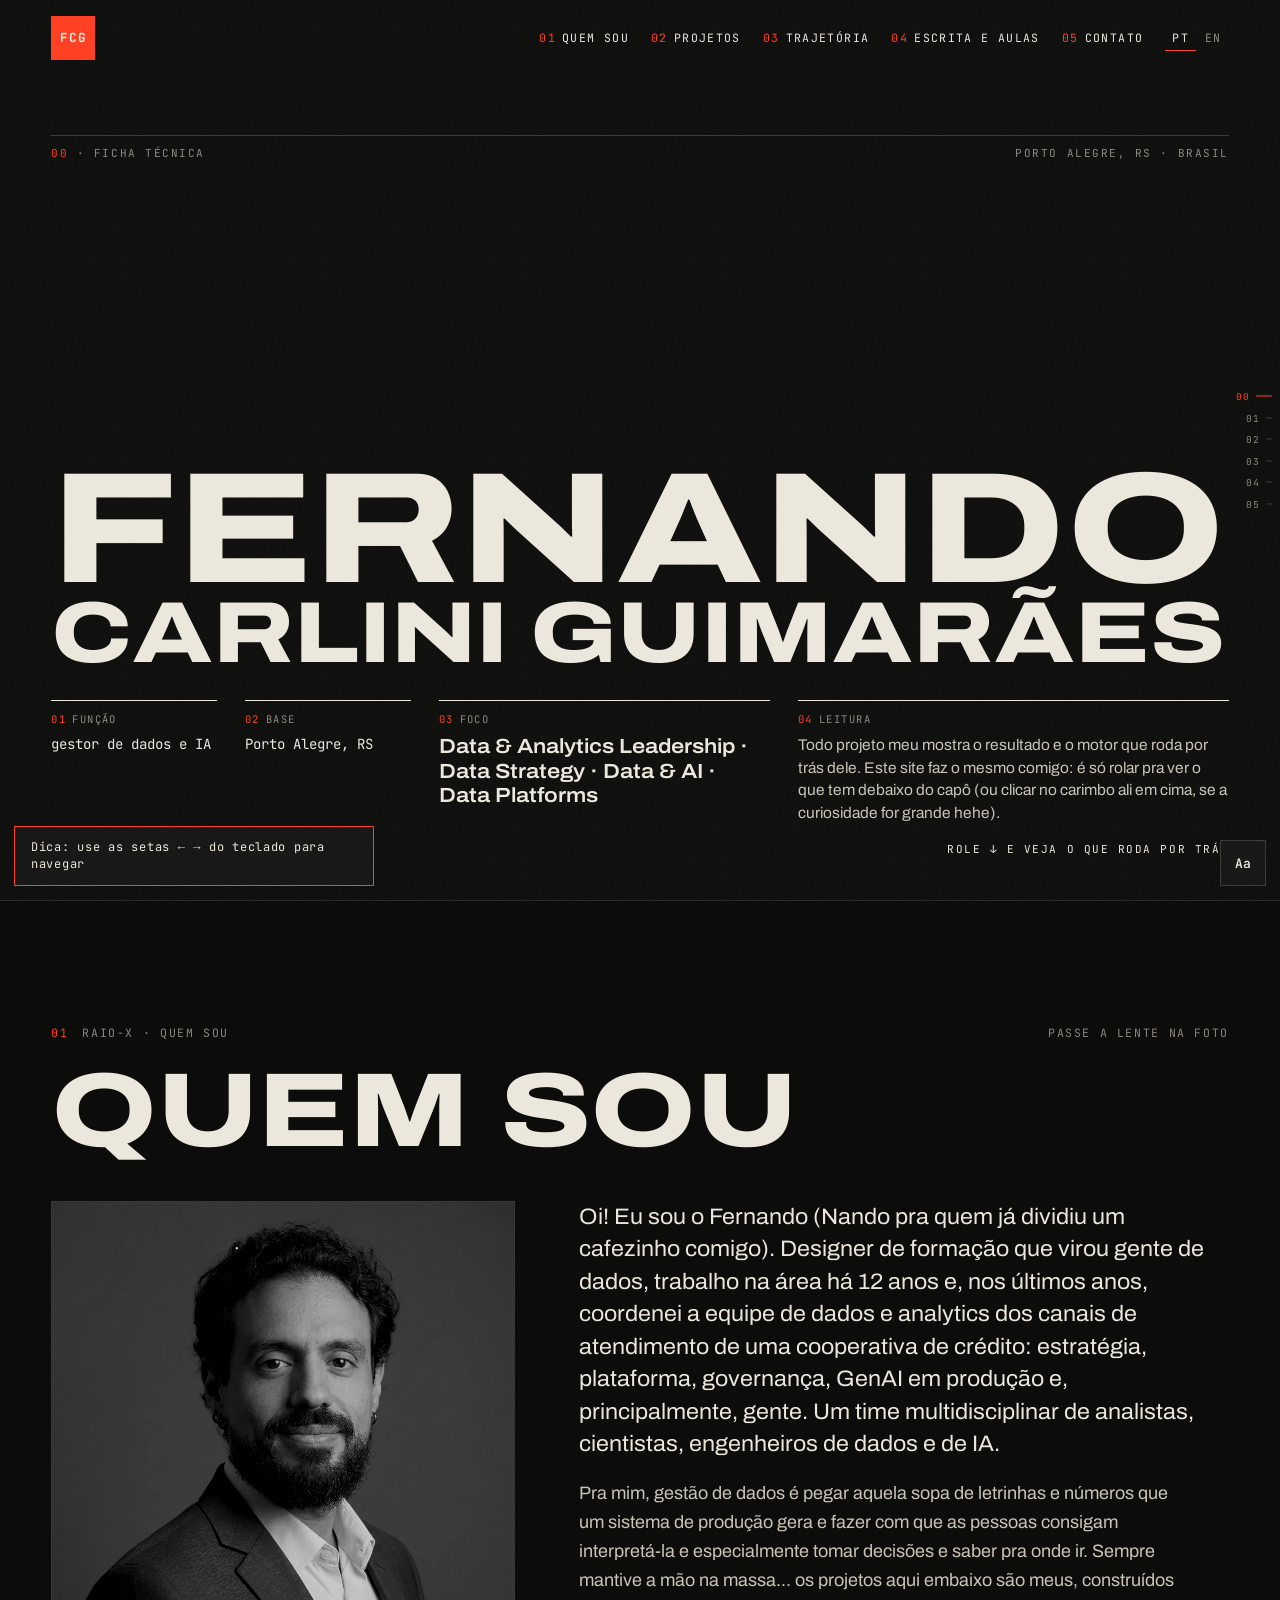
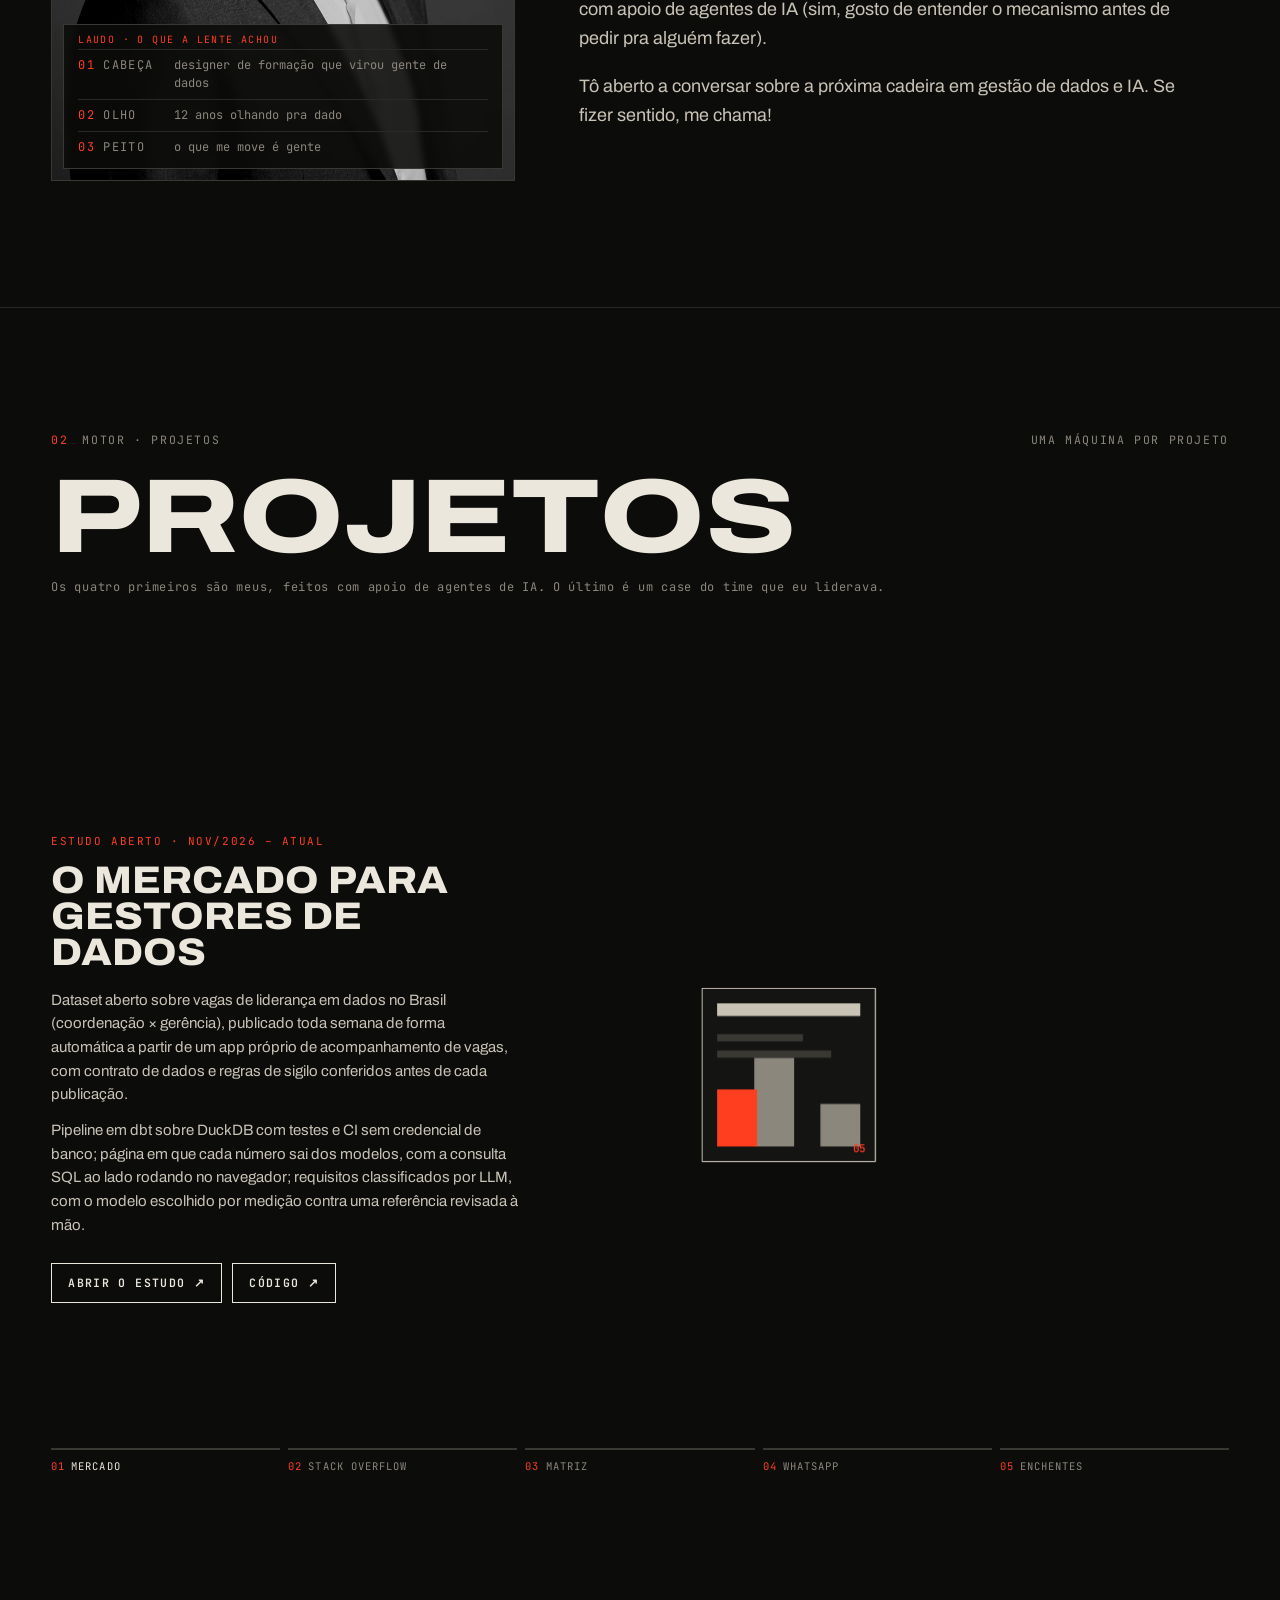
==== index.html @ 61743eac "site: regerado a partir do CV e dos extras (7f13087)" ====
<!doctype html>
<html lang="pt-BR" class="no-js"><head><meta charset="utf-8">
<meta name="viewport" content="width=device-width,initial-scale=1">
<title>Fernando Carlini Guimarães · gestão de dados e IA</title>
<meta name="description" content="Fernando Carlini Guimarães, gestor de dados e IA em Porto Alegre: quem sou, projetos, trajetória e onde escrevo e dou aula.">
<link rel="preload" href="assets/fonts/archivo.woff2" as="font" type="font/woff2" crossorigin>
<link rel="stylesheet" href="assets/site.css">
<script>try{var t=localStorage.getItem("ts");if(/^[123]$/.test(t))document.documentElement.dataset.ts=t}catch(e){}</script>
</head>
<body>
<a class="skip" data-i18n="skip" href="#quem-sou">Pular pro conteúdo</a>
<div aria-hidden="true" class="grain"></div>
<button aria-label="Abrir o capô deste site" aria-pressed="false" class="stamp" data-capo="" data-i18n-aria="stampa" type="button">FCG</button>
<header class="top" data-top="">
<span class="tag" data-i18n="tag">Fernando Carlini Guimarães · gestão de dados e IA</span>
<nav aria-label="Seções" class="nav" data-i18n-aria="nava">
<a href="#quem-sou"><i>01</i><span data-i18n="n0">Quem sou</span></a>
<a href="#projetos"><i>02</i><span data-i18n="n1">Projetos</span></a>
<a href="#trajetoria"><i>03</i><span data-i18n="n2">Trajetória</span></a>
<a href="#escrita"><i>04</i><span data-i18n="n3">Escrita e aulas</span></a>
<a href="#contato"><i>05</i><span data-i18n="n4">Contato</span></a>
<span class="lang"><a data-lang="pt" href="./" aria-current="true">PT</a><a data-lang="en" href="en/" hreflang="en">EN</a></span>
</nav>
</header>
<nav aria-hidden="true" class="gauge">
<a href="#topo" tabindex="-1">00</a><a href="#quem-sou" tabindex="-1">01</a><a href="#projetos" tabindex="-1">02</a><a href="#trajetoria" tabindex="-1">03</a><a href="#escrita" tabindex="-1">04</a><a href="#contato" tabindex="-1">05</a>
</nav>
<main>
<section class="hero" data-oi="o0" data-origem="origem · CV › cabeçalho: nome, título e cidade · telefone e e-mail não saem" data-sec="" id="topo">
<div class="hd"><span><b>00</b> · <span data-i18n="hd1">Ficha técnica</span></span><span data-i18n="hd2">Porto Alegre, RS · Brasil</span></div>
<h1 class="name" data-name="Fernando Carlini Guimarães"><span class="rw">Fernando</span> <span class="rw">Carlini Guimarães</span></h1>
<dl class="spec">
<div class="v"><dt><b>01</b><span data-i18n="sp1">Função</span></dt><dd data-dec="" data-i18n="sp1v">gestor de dados e IA</dd></div>
<div class="v"><dt><b>02</b><span data-i18n="sp2">Base</span></dt><dd data-dec="">Porto Alegre, RS</dd></div>
<div class="big"><dt><b>03</b><span data-i18n="sp3">Foco</span></dt><dd>Data &amp; Analytics Leadership · Data Strategy · Data &amp; AI · Data Platforms</dd></div>
<div class="wide"><dt><b>04</b><span data-i18n="sp4">Leitura</span></dt><dd data-i18n="sub">Todo projeto meu mostra o resultado e o motor que roda por trás dele. Este site faz o mesmo comigo: é só rolar pra ver o que tem debaixo do capô (ou clicar no carimbo ali em cima, se a curiosidade for grande hehe).</dd></div>
</dl>
<p class="cue"><span class="f" data-i18n="cue1">passe o mouse no nome</span><span data-i18n="cue2">role ↓ e veja o que roda por trás</span></p>
</section>
<section class="quem" data-oi="o2" data-origem="origem · texto escrito à mão · foto em duas camadas: a foto por cima, o raio-x por baixo" data-sec="" id="quem-sou">
<p class="kick"><b>01</b><span data-i18n="k2">Raio-x · quem sou</span><i></i><span data-i18n="k2r">passe a lente na foto</span></p>
<h2 class="h-big" data-i18n="h2q" data-split="">Quem sou</h2>
<div class="q-grid">
<div class="q-fig">
<figure class="scan-fig" data-lens="">
<div class="ph"><img alt="Fernando Carlini Guimarães" src="assets/foto.jpg"/></div>
<div aria-hidden="true" class="xr"><img alt="" src="assets/foto.jpg"/>
<span class="mk" style="--x:52%;--y:14%"><b>01</b></span>
<span class="mk" style="--x:48%;--y:28%"><b>02</b></span>
<span class="mk" style="--x:62%;--y:68%"><b>03</b></span>
</div>
<span aria-hidden="true" class="lens"><span class="lbl">x 000 · y 000</span></span>
</figure>
<div class="laudo">
<p class="laudo-t" data-i18n="laudo">Laudo · o que a lente achou</p>
<ul class="notas">
<li><b><i>01</i><span data-i18n="q1a">Cabeça</span></b><span data-i18n="q1b">designer de formação que virou gente de dados</span></li>
<li><b><i>02</i><span data-i18n="q2a">Olho</span></b><span data-i18n="q2b">12 anos olhando pra dado</span></li>
<li><b><i>03</i><span data-i18n="q3a">Peito</span></b><span data-i18n="q3b">o que me move é gente</span></li>
</ul>
</div>
</div>
<div class="q-txt">
<p class="lead" data-i18n="q-p1">Oi! Eu sou o Fernando (Nando pra quem já dividiu um cafezinho comigo). Designer de formação que virou gente de dados, trabalho na área há 12 anos e, nos últimos anos, coordenei a equipe de dados e analytics dos canais de atendimento de uma cooperativa de crédito: estratégia, plataforma, governança, GenAI em produção e, principalmente, gente. Um time multidisciplinar de analistas, cientistas, engenheiros de dados e de IA.</p>
<p data-i18n="q-p2">Pra mim, gestão de dados é pegar aquela sopa de letrinhas e números que um sistema de produção gera e fazer com que as pessoas consigam interpretá-la e especialmente tomar decisões e saber pra onde ir. Sempre mantive a mão na massa... os projetos aqui embaixo são meus, construídos com apoio de agentes de IA (sim, gosto de entender o mecanismo antes de pedir pra alguém fazer).</p>
<p data-i18n="q-p3">Tô aberto a conversar sobre a próxima cadeira em gestão de dados e IA. Se fizer sentido, me chama!</p>
</div>
</div>
</section>
<section class="motor" data-motor="" data-oi="o3" data-origem="origem · os quatro primeiros: CV › Projetos e Portfólio, palavra por palavra · o quinto, o case das enchentes, é texto escrito pro site, fora do CV · as peças de cada um são escritas à mão" data-sec="" id="projetos">
<div class="m-head">
<p class="kick"><b>02</b><span data-i18n="k3">Motor · projetos</span><i></i><span data-i18n="k3r">uma máquina por projeto</span></p>
<h2 class="h-big" data-i18n="h2p" data-split="">Projetos</h2>
<p class="psub" data-i18n="psub">Os quatro primeiros são meus, feitos com apoio de agentes de IA. O último é um case do time que eu liderava.</p>
</div>
<div class="pin">
<div class="mgrid">
<div class="ptxt">
<article class="proj">
<p class="p-meta" data-i18n="p1e">Estudo aberto · nov/2026 – atual</p>
<h3 data-i18n="s1t">O Mercado para Gestores de Dados</h3>
<p class="d" data-i18n="p1a">Dataset aberto sobre vagas de liderança em dados no Brasil (coordenação × gerência), publicado toda semana de forma automática a partir de um app próprio de acompanhamento de vagas, com contrato de dados e regras de sigilo conferidos antes de cada publicação.</p>
<p class="d" data-i18n="p1b">Pipeline em dbt sobre DuckDB com testes e CI sem credencial de banco; página em que cada número sai dos modelos, com a consulta SQL ao lado rodando no navegador; requisitos classificados por LLM, com o modelo escolhido por medição contra uma referência revisada à mão.</p>
<p class="acts"><a href="https://mercado.fernandocarliniguimaraes.com/" rel="noopener"><span data-i18n="s1a">Abrir o estudo</span> ↗</a><a href="https://github.com/nandodsg/mercado-gestao-dados-br" rel="noopener"><span data-i18n="cod">Código</span> ↗</a></p>
<p class="pecas-t" data-i18n="pt">As peças</p>
<ol class="path pecas">
<li><b data-i18n="c11a">App de acompanhamento de vagas</b><span data-i18n="c11b">onde o dado nasce</span></li>
<li><b data-i18n="c12a">Contrato de dados e sigilo</b><span data-i18n="c12b">conferidos antes de cada publicação</span></li>
<li><b data-i18n="c13a">dbt sobre DuckDB</b><span data-i18n="c13b">testes e CI sem credencial de banco</span></li>
<li><b data-i18n="c14a">LLM medido contra referência</b><span data-i18n="c14b">classifica cada linha dos anúncios</span></li>
<li><b data-i18n="c15a">Página com o SQL ao lado</b><span data-i18n="c15b">cada número com a consulta que o gera</span></li>
</ol>
</article>
<article class="proj">
<p class="p-meta" data-i18n="p2e">Projeto pessoal · out–nov/2026</p>
<h3>Stack Overflow Answerability</h3>
<p class="d" data-i18n="p2a">Analytics engineering sobre o dataset público do Stack Overflow no BigQuery: specs e critérios de aceite antes do SQL, modelos e testes em dbt, camada semântica em MetricFlow e guardrails de custo de consulta.</p>
<p class="d" data-i18n="p2b">Rotulagem de texto com LLM, com o modelo escolhido por concordância com um gold set revisado à mão; chamadas via Vercel AI Gateway e APIs diretas, com orçamento por execução.</p>
<p class="acts"><a href="https://stackoverflow.fernandocarliniguimaraes.com/" rel="noopener"><span data-i18n="s2a">Abrir a apresentação</span> ↗</a><a href="https://github.com/nandodsg/stackoverflow-answerability" rel="noopener"><span data-i18n="cod">Código</span> ↗</a></p>
<div aria-label="Peças da máquina" class="pstrip" data-i18n-aria="stripa" role="group"></div>
<p class="pecas-t" data-i18n="pt">As peças</p>
<ol class="path pecas">
<li><b>BigQuery</b><span data-i18n="c21b">o dataset público do Stack Overflow</span></li>
<li><b data-i18n="c22a">dbt, modelos e testes</b><span data-i18n="c22b">specs e critérios de aceite antes do SQL</span></li>
<li><b>MetricFlow</b><span data-i18n="c23b">camada semântica</span></li>
<li><b>Vercel AI Gateway</b><span data-i18n="c24b">chamadas com orçamento por execução</span></li>
<li><b data-i18n="c25a">LLM + gold set</b><span data-i18n="c25b">rotulagem medida por concordância</span></li>
</ol>
</article>
<article class="proj">
<p class="p-meta" data-i18n="p3e">Método virado produto · desde set/2025</p>
<h3>Matriz de Senioridade</h3>
<p class="d" data-i18n="p3a">Um método de montar matrizes de competência pelo contexto de cada time, pra avaliação, devolutiva, mérito, promoção e PDI com critério explícito. Nasceu no time de dados que eu liderava, foi adaptado por outros líderes e pelo RH, e virou um SaaS construído com apoio de agentes de IA.</p>
<p class="acts"><a href="https://matrizdesenioridade.com" rel="noopener"><span data-i18n="s3a">Abrir a Matriz</span> ↗</a></p>
<div aria-label="Peças da máquina" class="pstrip" data-i18n-aria="stripa" role="group"></div>
<p class="pecas-t" data-i18n="pt3">As peças do método</p>
<ol class="path pecas">
<li><b data-i18n="z1a">Contexto do time</b><span data-i18n="z1b">o ponto de partida de cada matriz</span></li>
<li><b data-i18n="z2a">Competências e níveis</b><span data-i18n="z2b">degraus no modelo Dreyfus</span></li>
<li><b data-i18n="z3a">Avaliação e devolutiva</b><span data-i18n="z3b">a conversa em cima do critério</span></li>
<li><b data-i18n="z4a">Mérito e promoção</b><span data-i18n="z4b">decididos com o mesmo critério</span></li>
<li><b data-i18n="z5a">PDI</b><span data-i18n="z5b">o próximo passo de cada pessoa</span></li>
</ol>
</article>
<article class="proj">
<p class="p-meta" data-i18n="p4e">CRM e martech · set–out/2026</p>
<h3 data-i18n="p4t">CRM e campanhas no WhatsApp</h3>
<p class="d" data-i18n="p4a">Análise da base de clientes dos dois negócios: ingestão dos sistemas de venda, normalização, deduplicação fuzzy de cadastros e análise de recompra e venda cruzada.</p>
<p class="d" data-i18n="p4b">Integração com a WhatsApp Cloud API (webhook com verificação de assinatura) e caixa de entrada com funil de campanhas em produção, usada pelo negócio, com guardas de envio e teste A/B/C; construída com apoio de agentes de IA.</p>
<p class="p-note" data-i18n="p4n">Uma cervejaria e um bar de Porto Alegre · código privado</p>
<div aria-label="Peças da máquina" class="pstrip" data-i18n-aria="stripa" role="group"></div>
<p class="pecas-t" data-i18n="pt">As peças</p>
<ol class="path pecas">
<li><b data-i18n="c41a">Ingestão e normalização</b><span data-i18n="c41b">dos sistemas de venda dos dois negócios</span></li>
<li><b data-i18n="c42a">Deduplicação fuzzy</b><span data-i18n="c42b">dos cadastros de clientes</span></li>
<li><b data-i18n="c44a">Caixa de entrada + funil</b><span data-i18n="c44b">campanhas em produção, usadas pelo negócio</span></li>
<li><b data-i18n="c45a">Teste A/B/C</b><span data-i18n="c45b">com guardas de envio</span></li>
<li><b>WhatsApp Cloud API</b><span data-i18n="c43b">webhook com verificação de assinatura</span></li>
</ol>
</article>
<article class="proj proj-case">
<p class="p-meta" data-i18n="p5e"><span class="tag2">Case do time que eu liderava</span>palestra no SQL Saturday Florianópolis · out/2026</p>
<h3 data-i18n="p5t">Da inovação à resiliência: dados de PIX nas enchentes do RS</h3>
<p class="d" data-i18n="p5a">Maio de 2024, enchente histórica no Rio Grande do Sul. A pergunta parecia simples (quem foi atingido?), mas o endereço do cadastro não respondia: a casa podia estar fora da mancha e o trabalho, a lavoura ou a casa da mãe, dentro. A virada foi olhar pra geolocalização das transações PIX, achar os lugares onde cada pessoa vive a vida de verdade e cruzar com a mancha da inundação. A primeira versão saiu em menos de uma semana.</p>
<p class="d" data-i18n="p5b">O modelo é do cientista de dados Gunnar Guilherme Mayer e a escala veio do time de engenharia; o meu papel foi enquadrar o problema, dizer o que o modelo tinha que entregar e levar o resultado pra quem decidia. E ele não acabou com a enchente: virou capacidade da empresa, usada depois em fraude, clima e análise de território.</p>
<p class="p-note" data-i18n="p5n">Trabalho de time numa cooperativa de crédito · a apresentação usa dados sintéticos</p>
<p class="acts"><a href="https://palestras.fernandocarliniguimaraes.com/sqlsaturday-2026/" rel="noopener"><span data-i18n="s5a">Abrir a apresentação</span> ↗</a><a href="https://medium.com/@fernandocarliniguimaraes/from-pix-transactions-to-disaster-response-127e4f9a80d0" rel="noopener"><span data-i18n="s5b">Ler o case no Medium</span> ↗</a></p>
<div aria-label="Peças da máquina" class="pstrip" data-i18n-aria="stripa" role="group"></div>
<p class="pecas-t" data-i18n="pt">As peças</p>
<ol class="path pecas">
<li><b data-i18n="c51a">PIX com geolocalização</b><span data-i18n="c51b">presença como comportamento, não como cadastro</span></li>
<li><b data-i18n="c52a">Um DBSCAN por pessoa</b><span data-i18n="c52b">um ou vários lugares, sem número fixo</span></li>
<li><b data-i18n="c53a">Centros de gravidade</b><span data-i18n="c53b">os lugares que pesam na vida de cada um</span></li>
<li><b data-i18n="c54a">Mancha da inundação</b><span data-i18n="c54b">cruzada com os polígonos da UFRGS</span></li>
<li><b data-i18n="c55a">Do mapa à ação</b><span data-i18n="c55b">acesso ao app, crédito e reconstrução priorizados</span></li>
</ol>
</article>
<span aria-hidden="true" class="mwipe"></span>
</div>
<div aria-hidden="true" class="stage">
<div class="xv">
<div class="stack"><div class="spin">
<div class="plate p1"><i></i><span class="no">01</span></div>
<div class="plate p2"><i></i><span class="no">02</span></div>
<div class="plate p3"><i></i><span class="no">03</span></div>
<div class="plate p4"><i></i><span class="no">04</span></div>
<div class="plate p5"><i></i><span class="no">05</span></div>
<div class="sig"></div>
</div></div>
<svg class="leaders"></svg>
<ol class="labels"></ol>
</div>
<div class="mach" data-m="so"><div class="cap"></div><svg viewbox="0 60 720 466"></svg></div>
<div class="mach" data-m="mz"><div class="cap"></div><svg viewbox="0 60 720 466"></svg></div>
<div class="mach" data-m="crm"><div class="cap"></div><svg viewbox="0 60 720 466"></svg></div>
<div class="mach" data-m="fl"><div class="cap"></div><svg viewbox="0 30 720 410"></svg></div>
</div>
</div>
<div class="mseg">
<button type="button"><i></i><b>01</b><span data-i18n="sg1">Mercado</span></button>
<button type="button"><i></i><b>02</b><span>Stack Overflow</span></button>
<button type="button"><i></i><b>03</b><span>Matriz</span></button>
<button type="button"><i></i><b>04</b><span data-i18n="sg4">WhatsApp</span></button>
<button type="button"><i></i><b>05</b><span data-i18n="sg5">Enchentes</span></button>
</div>
</div>
</section>
<section class="traj" data-oi="o4" data-origem="origem · CV › Experiência: uma linha por cargo (período, cargo, empresa, cidade) · o detalhe de cada cargo é texto escrito pro site; as bullets do CV não saem" data-sec="" id="trajetoria">
<p class="kick"><b>03</b><span data-i18n="k4">Esqueleto · trajetória</span><i></i><span data-i18n="k4r">uma linha por cargo</span></p>
<h2 class="h-big" data-i18n="h2t" data-split="">Trajetória</h2>
<ol class="spine">
<li><span class="yr" aria-hidden="true">2025</span><span class="vb" aria-hidden="true"></span><div><time class="per">set/2025 – atual</time><span class="cg"><span>Fundador | Product Owner | Product Designer | Solution Architect</span> <span class="emp">· Matriz de Senioridade</span></span><span class="tag2">projeto próprio, em paralelo</span><div class="sf"><button aria-controls="sf-1" aria-expanded="true" class="sf-b" type="button"><span class="sf-a">Meu projeto próprio, tocado em paralelo: o método de gestão de pessoas que eu usava no meu time virou produto.</span><span aria-hidden="true" class="sf-i"></span></button><div class="sf-p" id="sf-1"><div class="sf-pi"><ul><li>O método nasceu no time de dados que eu liderava, rodou por três ciclos anuais (avaliação, devolutiva, mérito, promoção e PDI) e foi adaptado por outros líderes e pelo RH.</li><li>Faço o papel de produto inteiro: proposta de valor, jornadas, regras de negócio, arquitetura funcional e roadmap.</li><li>Construo com agentes de IA, sob a minha direção: eu escrevo o contexto, as convenções e o critério de pronto; eles implementam, testam e documentam.</li><li>Por baixo do capô: multi-tenant com isolamento por Row Level Security no Supabase, Next.js e TypeScript, IA com o SDK da Anthropic, produto instrumentado com GA4 e testes A/B próprios, e uma revisão de segurança que fechou escalada de privilégio e vazamento entre empresas.</li></ul></div></div></div></div><span class="cid">Porto Alegre, RS</span></li>
<li><span class="yr" aria-hidden="true">2023</span><span class="vb" aria-hidden="true"></span><div><time class="per">jan/2023 – ago/2026</time><span class="cg"><span>Coordenador de Dados &amp; Analytics | Data Product Owner da Superintendência de Canais</span> <span class="emp">· Sicredi</span></span><div class="sf"><button aria-controls="sf-2" aria-expanded="true" class="sf-b" type="button"><span class="sf-a">A cadeira de gestão: estratégia, plataforma, governança e gente na área de dados dos canais de atendimento.</span><span aria-hidden="true" class="sf-i"></span></button><div class="sf-p" id="sf-2"><div class="sf-pi"><ul><li>Liderei um time multidisciplinar de cerca de 15 pessoas, entre analistas, cientistas, engenheiros de dados e de IA.</li><li>Estratégia e governança de dados, ciclo de vida dos produtos de dados e a evolução da plataforma e do sistema de informações gerenciais usado por mais de 10 mil pessoas da empresa. Orçamento, headcount, fornecedores e FinOps na minha mesa.</li><li>Liderei a primeira plataforma de IA generativa da empresa em produção: mais de 4 milhões de conversas de WhatsApp por mês viram informação comercial estruturada (o caso tá contado no Medium, em Escrita e aulas).</li><li>Analytics de produto em escala: Google Analytics cobrindo cerca de 9 milhões de associados e 8 bilhões de eventos por mês, da governança ao custo.</li><li>Mérito e promoção com critério explícito, pelo método de matrizes de competência que depois virou a Matriz de Senioridade.</li></ul></div></div></div></div><span class="cid">Porto Alegre, RS</span></li>
<li><span class="yr" aria-hidden="true">2021</span><span class="vb" aria-hidden="true"></span><div><time class="per">set/2021 – jan/2023</time><span class="cg"><span>Data Product Manager</span> <span class="emp">· Sicredi</span></span><div class="sf"><button aria-controls="sf-3" aria-expanded="true" class="sf-b" type="button"><span class="sf-a">Dono da plataforma de dados dos canais de atendimento, tratada como produto.</span><span aria-hidden="true" class="sf-i"></span></button><div class="sf-p" id="sf-3"><div class="sf-pi"><ul><li>Estratégia e roadmap da plataforma que atendia nove canais e contextos de atendimento.</li><li>Liderei a modernização do sistema de informações gerenciais: mais de 400 tabelas saíram do Teradata local pra um data lake na AWS com Databricks, e a ingestão passou a cobrir Oracle, MongoDB e PostgreSQL.</li><li>Coordenei a migração de mais de 100 relatórios e produtos analíticos pro Power BI e o Denodo, usados por mais de 10 mil pessoas por mês, com o trabalho de adoção junto (plataforma nova que ninguém usa é só custo).</li><li>Mão na massa o tempo todo: SQL, modelagem, ETL/ELT, validação de dado e troubleshooting, junto com a liderança técnica e de produto.</li></ul></div></div></div></div><span class="cid">Porto Alegre, RS</span></li>
<li><span class="yr" aria-hidden="true">2020</span><span class="vb" aria-hidden="true"></span><div><time class="per">dez/2020 – set/2021</time><span class="cg"><span>Analista de Dados</span> <span class="emp">· Sicredi</span></span><div class="sf"><button aria-controls="sf-4" aria-expanded="true" class="sf-b" type="button"><span class="sf-a">Onde comecei no banco: BI e informação gerencial pros canais digitais.</span><span aria-hidden="true" class="sf-i"></span></button><div class="sf-p" id="sf-4"><div class="sf-pi"><ul><li>Análises e painéis com SQL, Python, SAS Enterprise Guide, Power BI e Denodo.</li><li>Migrei a plataforma de informações gerenciais do Tableau pro Power BI.</li><li>Automatizei um reporte executivo que levava cerca de 20 dias pra ficar pronto... e passou a sair em umas 2 horas.</li></ul></div></div></div></div><span class="cid">Porto Alegre, RS</span></li>
<li><span class="yr" aria-hidden="true">2014</span><span class="vb" aria-hidden="true"></span><div><time class="per">jul/2014 – jul/2020</time><span class="cg"><span>Diretor de Data &amp; Analytics &amp; Cofundador</span> <span class="emp">· JF Guimarães</span></span><div class="sf"><button aria-controls="sf-5" aria-expanded="true" class="sf-b" type="button"><span class="sf-a">A consultoria que eu cofundei, e onde virei gente de dados.</span><span aria-hidden="true" class="sf-i"></span></button><div class="sf-p" id="sf-5"><div class="sf-pi"><ul><li>Cofundei e dirigi uma consultoria de dados, analytics, pessoas e inovação: estratégia, desenvolvimento de negócio, produto e projeto, sempre em conversa com a diretoria do cliente.</li><li>Projetos para Tramontina, Braskem, Sicredi, Sicoob, Yara, BCG, Endeavor Brasil, HSM, Sebrae, Box1824, Melissa, FIERGS e Souza Cruz.</li><li>Produtos e metodologias próprias de analytics: cultura organizacional, análise de sentimento, segmentação e planejamento estratégico guiado por dado. Num evento de cultura, mais de 900 depoimentos classificados por análise de sentimento em menos de uma hora (no processo manual, levava um ou dois dias).</li></ul></div></div></div></div><span class="cid">Porto Alegre, RS</span></li>
<li><span class="yr" aria-hidden="true">2011</span><span class="vb" aria-hidden="true"></span><div><time class="per">mai/2011 – jan/2014</time><span class="cg"><span>Assessor de Estratégia e Inovação</span> <span class="emp">· Governo do Estado do Rio Grande do Sul, AGDI</span></span><div class="sf"><button aria-controls="sf-6" aria-expanded="true" class="sf-b" type="button"><span class="sf-a">Antes dos dados: estratégia e inovação na agência de desenvolvimento do estado.</span><span aria-hidden="true" class="sf-i"></span></button><div class="sf-p" id="sf-6"><div class="sf-pi"><ul><li>Assessorei a Diretoria de Planejamento e a Presidência em estratégia, inovação, desenvolvimento econômico e atração de investimento, coordenando programas que juntavam governo, empresas, universidades e institutos de ciência e tecnologia.</li><li>Coordenei o Programa Setorial da Indústria Criativa, com projetos ligados à captação de cerca de R$ 100 milhões.</li><li>Com a FINEP, ajudei a tocar um programa estadual de capital pra empresas inovadoras: cerca de R$ 20 milhões não reembolsáveis pra projetos de tecnologia assistiva.</li></ul></div></div></div></div><span class="cid">Porto Alegre, RS</span></li>
</ol>
<div class="extra">
<div>
<h3 data-i18n="x1">Formação</h3>
<p>PUCRS · Mestrado em Marketing · 2019–2021</p>
<p>UFRGS · Bacharelado em Design de Produto · 2008–2015</p>
<p>Strides · AI &amp; Data Manager 5.0 · 2026</p>
</div>
<div>
<h3 data-i18n="x2">Idiomas</h3>
<p>Português · nativo</p>
<p>Inglês · fluente</p>
<p>Espanhol · intermediário</p>
</div>
<div>
<h3 data-i18n="x3">Competências</h3>
<p class="comp" data-i18n="x3a">Data Strategy · Data Governance · Data Platforms · Data Engineering · Data Analytics · Data Products · Analytics Engineering · Business Intelligence · AI / GenAI · AI Agents · Databricks · SQL (avançado) · Python (intermediário) · AWS · GCP / BigQuery · Azure · Power BI · Denodo · Google Analytics · ETL/ELT · Data Quality · Product Analytics · FinOps / Cost Management · People Leadership · Technical Leadership · Stakeholder Management · Change Management · Entrepreneurship · Agentic Coding · Product Strategy · Excel (avançado)</p>
</div>
</div>
</section>
<section class="esc" data-oi="o5" data-origem="origem · lista escrita à mão, só o que já está publicado · os fios dizem que peças conversam entre si" data-sec="" id="escrita">
<p class="kick"><b>04</b><span data-i18n="k5">Sinapses · escrita e aulas</span><i></i><span data-i18n="k5r">passe o mouse numa peça</span></p>
<h2 class="h-big" data-i18n="h2e" data-split="">Escrita e aulas</h2>
<div class="rede" data-edges="pix-enchente:dados na enchente|pix-conversa:dado que vira produto|conversa-aula:do dashboard ao produto|aula-borda:dado perto da decisão" data-rede="">
<svg aria-hidden="true"></svg>
<ul>
<li class="node" data-n="pix"><span aria-hidden="true" class="tm"></span><span class="m" data-i18n="e1m">Artigo · Medium · set/2026 · EN · com Gunnar Guilherme Mayer</span><a class="t" href="https://medium.com/@fernandocarliniguimaraes/from-pix-transactions-to-disaster-response-127e4f9a80d0">From PIX Transactions to Disaster Response</a></li>
<li class="node" data-n="enchente"><span aria-hidden="true" class="tm"></span><span class="m" data-i18n="e2m">Palestra · SQL Saturday Florianópolis · out/2026</span><a class="t" data-i18n="e2t" href="https://palestras.fernandocarliniguimaraes.com/sqlsaturday-2026/">Da inovação à resiliência: a revolução dos dados durante as crises da enchente</a></li>
<li class="node" data-n="conversa"><span aria-hidden="true" class="tm"></span><span class="m" data-i18n="e3m">Artigo · Medium · set/2026 · EN · com Gunnar Guilherme Mayer</span><a class="t" href="https://medium.com/@fernandocarliniguimaraes/the-opportunity-was-already-in-the-conversation-34493576b7d5">The Opportunity Was Already in the Conversation</a></li>
<li class="node" data-n="borda"><span aria-hidden="true" class="tm"></span><span class="m" data-i18n="e4m">Artigo · Medium · out/2026 · PT</span><a class="t" href="https://medium.com/@fernandocarliniguimaraes/centro-e-borda-onde-mora-o-time-de-dados-66b45b467856">Centro e borda: onde mora o time de dados?</a></li>
<li class="node" data-n="aula"><span aria-hidden="true" class="tm"></span><span class="m" data-i18n="e5m">Aula · pós em Ciência de Dados da UFRGS · set/2026</span><span class="t" data-i18n="e5t">Imersão de Business Analytics</span></li>
</ul>
</div>
<p class="acts"><a href="https://linkedin.com/in/fernando-carlini-guimaraes/" rel="noopener">LinkedIn ↗</a><a href="https://medium.com/@fernandocarliniguimaraes" rel="noopener">Medium ↗</a></p>
</section>
<section class="cont" data-oi="o6" data-origem="origem · CV › cabeçalho: LinkedIn e GitHub · sem telefone, sem e-mail" data-sec="" id="contato">
<p class="kick"><b>05</b><span data-i18n="k6">Sinais vitais · contato</span><i></i><span data-i18n="k6r">LinkedIn ou GitHub</span></p>
<svg aria-hidden="true" class="ecg" preserveaspectratio="none" viewbox="0 0 1000 120">
<defs><linearGradient id="ecgg" x1="0" x2="1" y1="0" y2="0"><stop offset="0" stop-color="#000"></stop><stop offset="1" stop-color="#fff"></stop></linearGradient><mask height="240" id="ecgm" maskunits="userSpaceOnUse" width="1700" x="-350" y="-60"><rect fill="url(#ecgg)" height="240" id="ecgr" width="350" x="-350" y="-60"></rect></mask></defs>
<path class="base" d="M0 72H20l10-6 10 6H78l7 10 10-70 13 92 9-32H160l15-8 15 8H255l10-6 10 6H313l7 10 10-70 13 92 9-32H395l15-8 15 8H490l10-6 10 6H548l7 10 10-70 13 92 9-32H630l15-8 15 8H725l10-6 10 6H783l7 10 10-70 13 92 9-32H865l15-8 15 8H1000" pathlength="1"></path>
<path class="trace" d="M0 72H20l10-6 10 6H78l7 10 10-70 13 92 9-32H160l15-8 15 8H255l10-6 10 6H313l7 10 10-70 13 92 9-32H395l15-8 15 8H490l10-6 10 6H548l7 10 10-70 13 92 9-32H630l15-8 15 8H725l10-6 10 6H783l7 10 10-70 13 92 9-32H865l15-8 15 8H1000" mask="url(#ecgm)"></path>
<path class="dot" d="M0 72h.01"></path>
</svg>
<h2 class="callme" data-callme="" data-i18n="h2c">Me chama!</h2>
<p class="csub" data-i18n="csub">O caminho mais rápido é o LinkedIn.</p>
<p class="acts"><a href="https://linkedin.com/in/fernando-carlini-guimaraes/" rel="noopener">LinkedIn ↗</a><a href="https://github.com/nandodsg" rel="noopener">GitHub ↗</a><a data-cv="" download href="cv/Fernando-Carlini-Guimaraes-CV-PT-BR.pdf">Baixar o CV em PDF ↓</a></p>
</section>
</main>
<footer class="rod">
<span data-i18n="f1">Este site conta visitas sem cookie</span>
<span data-i18n="f2">Gerado do meu CV · atualiza sozinho</span>
<button aria-pressed="false" data-capo="" data-i18n="f3" type="button">Abrir o capô deste site</button>
<span class="motor-site" data-i18n="f5"><b>motor deste site</b> · CV em texto → gerador em Python → HTML estático → esta página · sem cookie · fonte e animação servidas daqui mesmo</span>
</footer>
<div class="cfg" data-cfg="">
<button aria-controls="cfg-p" aria-expanded="false" aria-label="Configurações" class="cfg-b" data-i18n-aria="cfgb" type="button"><span aria-hidden="true">Aa</span></button>
<div aria-label="Configurações" class="cfg-p" data-i18n-aria="cfgb" id="cfg-p" role="group">
<p class="cfg-h" data-i18n="cfgb">Configurações</p>
<div class="cfg-r"><span class="cfg-l" data-i18n="cfgt">Tamanho do texto</span>
<span class="cfg-s"><button aria-label="Tamanho padrão" aria-pressed="true" data-i18n-aria="cfgs0" data-ts="0" type="button">A</button><button aria-label="Texto grande" aria-pressed="false" data-i18n-aria="cfgs1" data-ts="1" type="button">A</button><button aria-label="Texto maior" aria-pressed="false" data-i18n-aria="cfgs2" data-ts="2" type="button">A</button><button aria-label="Texto máximo" aria-pressed="false" data-i18n-aria="cfgs3" data-ts="3" type="button">A</button></span></div>
<div class="cfg-r"><span class="cfg-l" data-i18n="cfgm">Movimento</span><button aria-pressed="false" class="cfg-t" data-i18n="f4" data-rm="" type="button">Reduzir movimento</button></div>
<div class="cfg-r"><span class="cfg-l" data-i18n="cfgn">Navegar com</span><button aria-pressed="true" class="cfg-t" data-arr="" data-i18n="f6" type="button">Setas do teclado</button></div>
<div class="cfg-r"><span class="cfg-l" data-i18n="cfgi">Idioma</span><span class="lang"><a data-lang="pt" href="./" aria-current="true">PT</a><a data-lang="en" href="en/" hreflang="en">EN</a></span></div>
</div>
</div>

<script src="assets/gsap.min.js"></script><script src="assets/ScrollTrigger.min.js"></script>
<script>window.CFG={};window.EN={};</script>
<script src="assets/site.js"></script>
</body>
</html>
---- assets/site.css ----
@font-face{font-family:'Archivo';font-style:normal;font-weight:100 900;font-stretch:62% 125%;font-display:swap;src:url(fonts/archivo.woff2) format('woff2')}
@font-face{font-family:'JetBrains Mono';font-style:normal;font-weight:400 700;font-display:swap;src:url(fonts/jetbrains-mono.woff2) format('woff2')}
:root{
  --bg:#0C0C0B;--plate:#141412;--plate2:#1B1A17;--bone:#ECE7DC;--bone2:#C9C3B6;--mut:#8C877C;--line:#2A2925;--line2:#3A3833;--red:#FF3D1F;
  --disp:'Archivo',system-ui,sans-serif;--mono:'JetBrains Mono',ui-monospace,Consolas,monospace;
  --pad:clamp(20px,4vw,56px);--ts:1;--tsm:min(var(--ts),1.15);
}
html[data-ts="1"]{--ts:1.15}html[data-ts="2"]{--ts:1.3}html[data-ts="3"]{--ts:1.5}
html.xray{--bg:#ECE7DC;--plate:#E3DDD0;--plate2:#D9D2C4;--bone:#0C0C0B;--bone2:#2A2925;--mut:#6E695F;--line:#CFC8BA;--line2:#B2AB9D}
*{box-sizing:border-box}
html{-webkit-text-size-adjust:100%;background:var(--bg)}
body{margin:0;background:var(--bg);color:var(--bone);font:400 calc(17px*var(--ts))/1.55 var(--disp);font-variation-settings:"wdth" 100;-webkit-font-smoothing:antialiased;overflow-x:hidden}
a{color:inherit}
button{font:inherit;color:inherit}
:focus-visible{outline:2px solid var(--red);outline-offset:3px}
.sr{position:absolute;width:1px;height:1px;overflow:hidden;clip:rect(0 0 0 0);clip-path:inset(50%);white-space:nowrap}
.skip{position:absolute;left:-999px;top:8px;z-index:100;background:var(--red);color:#fff;padding:10px 14px;font:600 calc(12px*var(--ts))/1 var(--mono);text-decoration:none}
.skip:focus{left:8px}
.grain{position:fixed;inset:0;z-index:90;pointer-events:none;opacity:.06;
  background-image:url("data:image/svg+xml;utf8,<svg xmlns='http://www.w3.org/2000/svg' width='200' height='200'><filter id='n'><feTurbulence type='fractalNoise' baseFrequency='.85' numOctaves='3' stitchTiles='stitch'/><feColorMatrix values='0 0 0 0 1  0 0 0 0 1  0 0 0 0 1  0 0 0 .7 0'/></filter><rect width='100%' height='100%' filter='url(%23n)'/></svg>")}
html.xray .grain{display:none}

/* ---------- topo, carimbo, medidor ---------- */
.stamp{position:fixed;z-index:70;top:16px;left:var(--pad);width:44px;height:44px;border:0;padding:0;background:var(--red);color:#fff;
  display:grid;place-items:center;font:600 calc(12.5px*var(--ts))/1 var(--mono);letter-spacing:.05em;cursor:pointer}
.stamp::after{content:'';position:absolute;inset:-5px;border:1px solid var(--red);opacity:0;transition:opacity .2s,inset .2s}
.stamp:hover::after{opacity:1;inset:-7px}
.top{position:fixed;z-index:60;top:0;left:0;right:0;display:flex;align-items:center;gap:18px;padding:16px var(--pad) 16px calc(var(--pad) + 62px);min-height:76px;
  transition:transform .5s cubic-bezier(.7,0,.2,1)}
.top::before{content:'';position:absolute;inset:0 0 -26px;background:linear-gradient(var(--bg) 50%,transparent);z-index:-1;pointer-events:none}
.top.hide{transform:translateY(-110%)}
.top .tag{font:400 calc(11px*var(--ts))/1.3 var(--mono);letter-spacing:.12em;text-transform:uppercase;color:var(--mut)}
.nav{margin-left:auto;display:flex;align-items:center;gap:22px;font:400 calc(11.5px*var(--ts))/1 var(--mono);letter-spacing:.12em;text-transform:uppercase}
.nav>a{text-decoration:none;padding:6px 0}
.nav>a i{font-style:normal;color:var(--red);margin-right:6px}
.nav>a:hover{color:var(--red)}
.lang{display:inline-flex;gap:2px}
.lang a{cursor:pointer;padding:7px;text-decoration:none;color:var(--mut)}
.lang a[aria-current]{color:var(--bone);box-shadow:inset 0 -1px var(--red)}
.gauge{position:fixed;z-index:55;right:8px;top:50%;transform:translateY(-50%);display:flex;flex-direction:column;gap:12px;font:400 calc(9.5px*var(--ts))/1 var(--mono);letter-spacing:.04em}
.gauge a{display:flex;align-items:center;justify-content:flex-end;gap:7px;text-decoration:none;color:var(--mut)}
.gauge a::after{content:'';width:6px;height:1px;background:var(--line2);transition:width .35s,background-color .35s}
.gauge a.on{color:var(--red)}
.gauge a.on::after{width:16px;background:var(--red)}

/* ---------- peças comuns ---------- */
.kick{display:flex;align-items:center;gap:14px;font:400 calc(11.5px*var(--ts))/1 var(--mono);letter-spacing:.14em;text-transform:uppercase;color:var(--mut);margin:0}
.kick b{color:var(--red);font-weight:400}
.kick i{flex:1;height:1px;background:var(--line2);transform-origin:0 50%;min-width:24px}
html[data-ts="2"] .kick,html[data-ts="3"] .kick{flex-wrap:wrap;row-gap:8px}
.h-big{margin:clamp(18px,3vh,30px) 0 0;font-weight:800;text-transform:uppercase;line-height:.86;letter-spacing:-.005em;font-size:clamp(44px,8.2vw,128px);
  font-variation-settings:"wdth" 125,"wght" 800}
.wd{display:inline-block;white-space:nowrap}
.c{display:inline-block;font-variation-settings:"wdth" var(--w,125),"wght" var(--g,800)}
.bang{color:var(--red)}
.acts{display:flex;gap:10px;margin:26px 0 0;flex-wrap:wrap}
.acts a,.btn{font:600 calc(11.5px*var(--ts))/1 var(--mono);letter-spacing:.12em;text-transform:uppercase;text-decoration:none;color:var(--bone);border:1px solid var(--bone);
  padding:13px 16px;background:none;cursor:pointer;transition:background-color .2s,color .2s,border-color .2s}
.acts a:hover{background:var(--bone);color:var(--bg)}
.btn{border-color:var(--red);color:var(--red)}
.btn:hover,.btn[aria-expanded=true]{background:var(--red);color:#fff}
.path{list-style:none;margin:0;padding:0 0 0 34px;position:relative;display:flex;flex-direction:column;gap:clamp(8px,1.6vh,16px)}
.path::before{content:'';position:absolute;left:9px;top:9px;bottom:9px;width:1px;background:var(--bone2)}
.path li{position:relative}
.path li::before{content:'';position:absolute;left:-30px;top:4px;width:11px;height:11px;border:1px solid var(--bone);background:var(--bg);transition:background-color .2s,border-color .2s,box-shadow .2s}
.path li.hot::before{background:var(--red);border-color:var(--red);box-shadow:0 0 14px var(--red)}
.path b{display:block;font-size:calc(16px*var(--ts));font-weight:700;font-variation-settings:"wdth" 106;line-height:1.25}
.path span{display:block;font:400 calc(11.5px*var(--ts))/1.45 var(--mono);color:var(--mut);margin-top:2px}

/* ---------- 00 abertura ---------- */
.hero{position:relative;min-height:100vh;padding:clamp(96px,15vh,140px) var(--pad) clamp(26px,5vh,46px);display:flex;flex-direction:column}
.hd{display:flex;justify-content:space-between;gap:20px;font:400 calc(11px*var(--ts))/1 var(--mono);letter-spacing:.14em;text-transform:uppercase;color:var(--mut);border-top:1px solid var(--line2);padding-top:12px;margin-bottom:28px}
.hd b{color:var(--red);font-weight:400}
.name{margin:auto 0 0;padding:0;font-weight:800;line-height:.8;text-transform:uppercase;font-size:6.2vw;font-variation-settings:"wdth" 125,"wght" 800;user-select:none;will-change:transform}
.name .rw{display:block;width:max-content;white-space:nowrap}
.name .rw+.rw{margin-top:.07em}
.js .name{opacity:0}
.name .sp{display:inline-block;width:.26em}
.spec{display:grid;grid-template-columns:1fr 1fr 2fr 2.6fr;gap:0 28px;margin:clamp(20px,3.5vh,36px) 0 0}
.spec>div{position:relative;padding-top:14px}
.spec>div::before{content:'';position:absolute;left:0;right:0;top:0;height:1px;background:var(--bone);transform-origin:0 50%;transform:scaleX(var(--ln,1))}
.spec dt{font:400 calc(10.5px*var(--ts))/1 var(--mono);letter-spacing:.14em;text-transform:uppercase;color:var(--mut);margin-bottom:10px}
.spec dt b{color:var(--red);font-weight:400;margin-right:6px}
.spec dd{margin:0;font-size:calc(15.5px*var(--ts));line-height:1.45;color:var(--bone2)}
.spec .big dd{font-size:calc(clamp(18px,1.6vw,24px)*var(--ts));line-height:1.2;font-variation-settings:"wdth" 112;font-weight:600;color:var(--bone)}
.spec .v dd{font-family:var(--mono);font-size:calc(14px*var(--ts));color:var(--bone)}
.cue{margin:20px 0 0;font:400 calc(11px*var(--ts))/1 var(--mono);letter-spacing:.14em;text-transform:uppercase;color:var(--mut);display:flex;justify-content:space-between;gap:16px}
.cue span:last-child{color:var(--bone)}
html:not(.fine) .cue .f{visibility:hidden}

/* ---------- 01 raio-x: quem sou ---------- */
.quem{padding:clamp(90px,14vh,150px) var(--pad);border-top:1px solid var(--line);position:relative}
.q-grid{display:grid;grid-template-columns:minmax(0,5fr) minmax(0,7fr);gap:clamp(28px,5vw,80px);margin-top:clamp(28px,5vh,52px);align-items:start}
.scan-fig{position:relative;margin:0;aspect-ratio:4/5;background:var(--plate);overflow:hidden;cursor:crosshair;touch-action:pan-y;border:1px solid var(--line2)}
.scan-fig img{position:absolute;inset:0;width:100%;height:100%;object-fit:cover;object-position:34% 50%;display:block}
.ph img{filter:grayscale(1) contrast(1.15) brightness(.78)}
.xr{position:absolute;inset:0;background:#000;
  -webkit-mask-image:radial-gradient(circle at var(--lx,50%) var(--ly,40%),#000 var(--lr,0px),transparent calc(var(--lr,0px) + 1px));
          mask-image:radial-gradient(circle at var(--lx,50%) var(--ly,40%),#000 var(--lr,0px),transparent calc(var(--lr,0px) + 1px))}
.xr img{filter:grayscale(1) invert(1) contrast(1.7) brightness(1.08)}
.xr::after{content:'';position:absolute;inset:0;pointer-events:none;
  background:repeating-linear-gradient(0deg,rgba(236,231,220,.07) 0 1px,transparent 1px 3px),
             linear-gradient(rgba(236,231,220,.14) 1px,transparent 1px) 0 0/40px 40px,linear-gradient(90deg,rgba(236,231,220,.14) 1px,transparent 1px) 0 0/40px 40px}
.mk{position:absolute;left:var(--x);top:var(--y);width:26px;height:26px;transform:translate(-50%,-50%);border:1px solid var(--red);border-radius:50%;z-index:1}
.mk::before,.mk::after{content:'';position:absolute;background:var(--red)}
.mk::before{left:50%;top:-8px;bottom:-8px;width:1px}
.mk::after{top:50%;left:-8px;right:-8px;height:1px}
.mk b{position:absolute;left:20px;top:-20px;font:600 calc(10px*var(--ts))/1 var(--mono);color:#fff;background:var(--red);padding:3px 4px}
.lens{position:absolute;left:0;top:0;width:calc(var(--lr,0px) * 2);height:calc(var(--lr,0px) * 2);border:1px solid var(--red);border-radius:50%;pointer-events:none;
  transform:translate(calc(var(--lx,0px) - var(--lr,0px)),calc(var(--ly,0px) - var(--lr,0px)));opacity:var(--lo,0);z-index:3}
.lens .lbl{position:absolute;left:84%;top:90%;font:400 calc(10px*var(--ts))/1 var(--mono);letter-spacing:.05em;color:#fff;background:var(--red);padding:4px 6px;white-space:nowrap}
.prov{position:absolute;left:10px;top:10px;z-index:4;font:400 calc(10px*var(--ts))/1 var(--mono);letter-spacing:.1em;text-transform:uppercase;background:var(--bg);color:var(--mut);padding:5px 7px}
.q-fig{position:relative}
.laudo{position:absolute;left:12px;right:12px;bottom:12px;z-index:5;background:rgba(12,12,11,.88);border:1px solid var(--line2);padding:10px 14px 4px;
  -webkit-backdrop-filter:blur(3px);backdrop-filter:blur(3px)}
html.xray .laudo{background:rgba(236,231,220,.9)}
.laudo-t{margin:0 0 4px;font:400 calc(10px*var(--ts))/1 var(--mono);letter-spacing:.14em;text-transform:uppercase;color:var(--red)}
.notas{list-style:none;margin:0;padding:0;display:grid;gap:0}
.notas li{display:grid;grid-template-columns:86px minmax(0,1fr);gap:10px;padding:7px 0;border-top:1px solid var(--line);font:400 calc(12px*var(--ts))/1.45 var(--mono);color:var(--mut);transition:color .3s}
.notas li b{font-weight:400;letter-spacing:.12em;text-transform:uppercase}
.notas li b i{font-style:normal;color:var(--red);margin-right:8px}
.notas li.found{color:var(--bone2)}
.notas li.on{color:var(--bone)}
.notas li.on b{color:var(--red)}
.q-txt p{margin:0 0 18px;font-size:calc(18px*var(--ts));line-height:1.62;color:var(--bone2);max-width:34em}
.q-txt .lead{font-size:calc(clamp(20px,1.75vw,25px)*var(--ts));line-height:1.45;color:var(--bone);font-variation-settings:"wdth" 104}

/* ---------- 02 motor: projetos ---------- */
.motor{border-top:1px solid var(--line);padding-top:clamp(90px,14vh,150px);position:relative}
.m-head{padding:0 var(--pad)}
.psub{font:400 calc(12px*var(--ts))/1.4 var(--mono);color:var(--mut);letter-spacing:.06em;margin:16px 0 0}
.pin{padding:clamp(40px,7vh,70px) var(--pad) clamp(50px,8vh,90px)}
.mgrid{display:block}
.ptxt{position:relative}
.proj{margin-bottom:clamp(56px,9vh,90px)}
.p-meta{font:400 calc(11px*var(--ts))/1.3 var(--mono);letter-spacing:.14em;text-transform:uppercase;color:var(--red);margin:0 0 14px}
.proj h3{font-size:clamp(28px,3vw,46px);line-height:.94;font-weight:800;font-variation-settings:"wdth" 108;text-transform:uppercase;margin:0 0 18px}
.proj .d{margin:0 0 12px;font-size:calc(15.5px*var(--ts));line-height:1.62;color:var(--bone2);max-width:40em}
.p-note{font:400 calc(11px*var(--ts))/1.4 var(--mono);letter-spacing:.1em;text-transform:uppercase;color:var(--mut);margin:18px 0 0}
.pecas{margin-top:26px}
.pecas-t{font:400 calc(10.5px*var(--ts))/1 var(--mono);letter-spacing:.14em;text-transform:uppercase;color:var(--mut);margin:26px 0 12px}
.stage,.mseg,.mwipe{display:none}
.js-desk .pin{height:100vh;min-height:600px;overflow:hidden;display:flex;flex-direction:column;padding-top:clamp(84px,13vh,110px);padding-bottom:22px}
.js-desk .mgrid{flex:1;display:grid;grid-template-columns:minmax(0,5fr) minmax(0,7fr);gap:clamp(24px,4vw,64px);align-items:center;min-height:0}
.js-desk .ptxt{display:grid;grid-template-columns:minmax(0,1fr)}
.js-desk .proj{grid-area:1/1;margin:0;align-self:center}
.js-desk .proj .d{font-size:calc(15px*var(--ts));line-height:1.58}
.js-desk .pecas,.js-desk .pecas-t{position:absolute;width:1px;height:1px;overflow:hidden;clip-path:inset(50%)}
.js-desk .mwipe{display:block;position:absolute;top:-10px;bottom:-10px;left:0;width:2px;margin-left:-1px;background:var(--red);box-shadow:0 0 22px 3px rgba(255,61,31,.6);opacity:0;visibility:hidden;z-index:3}
.js-desk .stage{display:block;position:relative;height:100%;min-height:380px}
.xv{position:absolute;inset:0;--ps:clamp(150px,15vw,210px);perspective:2400px;perspective-origin:40% 50%}
.mach{display:none}
.js-desk .mach{display:flex;position:absolute;inset:0;flex-direction:column;border:1px solid var(--line2);background-color:var(--bg);
  background-image:linear-gradient(var(--line) 1px,transparent 1px),linear-gradient(90deg,var(--line) 1px,transparent 1px);background-size:32px 32px;background-position:-1px -1px}
.mach .cap{flex:none;display:flex;align-items:baseline;flex-wrap:wrap;gap:4px 10px;padding:12px 16px;border-bottom:1px solid var(--line2);background:var(--bg);
  font:400 calc(11px*var(--ts))/1.35 var(--mono);letter-spacing:.1em;text-transform:uppercase;color:var(--mut);min-height:44px}
.mach .cap b{color:var(--red);font-weight:400;font-size:calc(13px*var(--ts))}
.mach .cap strong{color:var(--bone);font-weight:600}
.mach .cap em{font-style:normal;text-transform:none;letter-spacing:.02em}
.mach>svg{flex:1 1 auto;min-height:0;width:100%;height:100%;display:block;overflow:visible}
.pstrip{display:none}
.js-desk .pstrip{display:flex;gap:6px;margin-top:22px}
.pstrip button{flex:1;min-width:0;text-align:left;background:none;border:0;border-top:2px solid var(--line2);padding:9px 0 0;font:400 calc(9.5px*var(--ts))/1.3 var(--mono);
  letter-spacing:.08em;text-transform:uppercase;color:var(--mut);cursor:pointer;position:relative}
.pstrip button i{position:absolute;left:0;top:-2px;height:2px;background:var(--red);width:calc(var(--p,0) * 100%)}
.pstrip button b{display:block;color:var(--red);font-weight:400;margin-bottom:3px}
.pstrip button span{display:block;overflow:hidden;text-overflow:ellipsis;white-space:nowrap}
.pstrip button.on{color:var(--bone)}
/* peças das máquinas (SVG): vêm da amostra aprovada, todas sob .mach pra não esbarrar nas classes do site */
.mach svg text{font-family:var(--mono)}
.mach .lbl{font-size:10px;letter-spacing:.08em;fill:var(--mut)}
.mach .lbl.b{fill:var(--bone2)}
.mach .lbl.r{fill:var(--red)}
.mach .lbl.dk{fill:var(--bg);font-weight:600}
.mach .lbl.big{font-size:14px;fill:var(--bone)}
.mach .lbl.sm{font-size:8.5px}
.mach .halo{paint-order:stroke;stroke:var(--bg);stroke-width:5px;stroke-linejoin:round}
.mach .st{fill:var(--plate);stroke:var(--bone2);stroke-width:1.2}
.mach .st2{fill:none;stroke:var(--line2);stroke-width:1.2}
.mach .wire{fill:none;stroke:var(--bone2);stroke-opacity:.5;stroke-width:1.2}
.mach .wire.dsh{stroke-dasharray:4 4}
.mach .drw{stroke-dasharray:1;stroke-dashoffset:0}
.mach .ln{stroke:var(--bone2);stroke-width:1.2}
.mach .run{stroke:var(--mut);stroke-width:5;stroke-dasharray:2 11}
.mach .card{fill:var(--plate2);stroke:var(--line2);stroke-width:1.2}
.mach .bar{fill:var(--mut)}
.mach .ck{fill:none;stroke:var(--red);stroke-width:2}
.mach .gridl{fill:none;stroke:var(--bone2);stroke-opacity:.4}
.mach .beam{fill:var(--bone)}
.mach .post{stroke:var(--bone);stroke-width:2}
.mach .led{stroke:var(--red);stroke-width:1.2}
.mach .plateL{fill:rgba(236,231,220,.05);stroke:var(--bone2);stroke-dasharray:5 4}
.mach .tab{fill:var(--bone2)}
.mach .brk{fill:none;stroke:var(--red);stroke-width:2.2}
.mach .head{fill:var(--plate);stroke:var(--bone);stroke-width:1.2}
.mach .noz{fill:var(--bone2)}
.mach .glow{filter:drop-shadow(0 0 6px #FF3D1F)}
.mach .cab{fill:none;stroke:var(--bone2);stroke-width:1.2}
.mach .flow{fill:none;stroke:var(--red);stroke-width:2;stroke-dasharray:3 9}
.mach .arc{fill:none;stroke:var(--bone2);stroke-width:1.5}
.mach .arcR{fill:none;stroke:var(--red);stroke-width:5}
.mach .tick{stroke:var(--mut)}
.mach .ndl{stroke:var(--red);stroke-width:2.2;stroke-linecap:round}
.mach .piv{fill:var(--bone)}
.mach .chipF{fill:var(--bone2);stroke:var(--bone2);stroke-width:1.2}
.mach .chipO{fill:var(--bg);stroke:var(--bone2);stroke-width:1.2}
.mach .xm{fill:none;stroke:var(--red);stroke-width:2}
.mach .dv{stroke:var(--line2);stroke-dasharray:3 4}
.mach .panel{fill:var(--plate);stroke:var(--bone2);stroke-width:1.2}
.mach .riv{fill:none;stroke:var(--line2)}
.mach .lvl{stroke:var(--line2);stroke-dasharray:3 5}
.mach .slot{fill:var(--bg);stroke:var(--line2)}
.mach .notch{stroke:var(--mut);stroke-width:1.2}
.mach .kS{fill:var(--bg);stroke:var(--bone2);stroke-width:1.3;stroke-dasharray:3 2}
.mach .kL{fill:var(--bone);stroke:var(--bone)}
.mach .kG{fill:none;stroke:var(--red);stroke-width:1.5;stroke-dasharray:3 2}
.mach .plS{fill:none;stroke:var(--bone2);stroke-width:1.3;stroke-dasharray:5 4}
.mach .plL{fill:none;stroke:var(--bone);stroke-width:1.8}
.mach .nx{fill:none;stroke:var(--red);stroke-width:2.2}
.mach .arw{fill:none;stroke:var(--red);stroke-width:1.5;stroke-dasharray:3 3}
.mach .ring{fill:none;stroke:var(--red);stroke-width:1.5}
.mach .pulse{animation:pulse 1.1s ease-in-out infinite}
@keyframes pulse{50%{opacity:.2}}
.mach .rec{font-size:10.5px;fill:var(--bone);letter-spacing:.01em}
.mach .sim{fill:none;stroke:var(--red);stroke-width:1.4;stroke-dasharray:3 3}
.mach .fun{fill:rgba(236,231,220,.03);stroke:var(--bone2);stroke-width:1.2}
.mach .band{stroke:var(--line2)}
.mach .dot{fill:var(--red);filter:drop-shadow(0 0 4px #FF3D1F)}
.mach .dotO{fill:var(--bg);stroke:var(--red);stroke-width:1.6}
.mach .grd{fill:var(--plate);stroke:var(--bone2);stroke-width:1.2}
.mach .scr{fill:var(--bg)}
.mach .seal{fill:var(--plate);stroke:var(--bone2);stroke-width:1.2}
.mach .msg{fill:var(--bone2)}
.mach .roll{fill:var(--plate);stroke:var(--bone2);stroke-width:1.2}
.mach .fpt{fill:var(--bone2)}.mach .fpt.red{fill:var(--red)}
.mach .feps{fill:none;stroke:var(--bone2);stroke-width:1.2;stroke-dasharray:5 5}
.mach .fring{fill:rgba(255,61,31,.08);stroke:var(--bone);stroke-width:1.4}
.mach .fring.red{fill:rgba(255,61,31,.22);stroke:var(--red)}
.mach .fflood{stroke:var(--red);stroke-width:1.6}
.mach .faddr{fill:none;stroke:var(--bone);stroke-width:1.4}
.mach .flead{stroke:var(--mut);stroke-width:1;stroke-dasharray:3 4;fill:none}
.mach .fcard{fill:var(--plate);stroke:var(--line2);stroke-width:1}

/* ---------- celular: a máquina com câmera por etapa (amostra aprovada em direcoes/projetos-maquinas-celular.html) ---------- */
.mpin{display:none}
.mach.mach-m{display:none}
.js-mach .proj.has-m .pecas,.js-mach .proj.has-m .pecas-t{position:absolute;width:1px;height:1px;overflow:hidden;clip-path:inset(50%)}
.js-mach .mpin{display:flex;flex-direction:column;height:100vh;height:100svh;min-height:560px;padding:84px 0 18px;margin:8px 0 26px;background:var(--bg);overflow:hidden}
.js-mach .mach.mach-m{display:block;flex:none;position:relative;width:min(100%,max(240px,calc(100vh - 300px*var(--tsm))));width:min(100%,max(240px,calc(100svh - 300px*var(--tsm))));aspect-ratio:1/1;margin:0 auto;overflow:hidden;
  border:1px solid var(--line2);background-color:var(--bg);background-image:linear-gradient(var(--line) 1px,transparent 1px),linear-gradient(90deg,var(--line) 1px,transparent 1px);background-size:34px 34px}
.mach.mach-m>svg{position:absolute;inset:0;width:100%;height:100%;display:block;overflow:hidden}
/* a câmera chega perto: o texto das máquinas sobe um pouco pra ficar legível */
.mach-m .lbl{font-size:11.5px}
.mach-m .lbl.sm{font-size:9.5px}
.mach-m .lbl.big{font-size:15px}
.mach-m .rec{font-size:11px}
/* o Mercado no celular: a mesma vista explodida em 3D do computador, em caixa quadrada; a pilha é a câmera */
.mach-m .xv{--ps:var(--mps,150px);perspective:1500px;perspective-origin:50% 50%}
.mach-m .stack{left:50%}
.mach-m .plate{transition:border-color .25s,box-shadow .25s,opacity .3s}
.mach-m .plate.dim{opacity:.38}
.capc{margin-top:18px;min-height:128px}
.capc .n{font:400 calc(12px*var(--tsm))/1 var(--mono);letter-spacing:.1em;color:var(--mut)}
.capc .n b{color:var(--red);font-weight:400;font-size:calc(26px*var(--tsm));letter-spacing:0;margin-right:6px;vertical-align:-3px}
.capc strong{display:block;font-size:calc(22px*var(--tsm));line-height:1.12;font-weight:800;font-variation-settings:"wdth" 108;text-transform:uppercase;margin:12px 0 8px;min-height:2.24em}
.capc em{display:block;font:400 calc(13px*var(--tsm))/1.5 var(--mono);font-style:normal;color:var(--bone2);min-height:3em}
.js-mach .mpin .pstrip{display:flex;gap:5px;margin-top:auto}
.js-mach .mpin .pstrip button{padding-top:8px;font-size:calc(9px*var(--tsm));letter-spacing:.06em}

.stack{position:absolute;left:33%;top:50%;width:0;height:0;transform-style:preserve-3d}
.spin{position:absolute;left:0;top:0;width:0;height:0;transform-style:preserve-3d}
.plate{position:absolute;width:var(--ps);height:var(--ps);left:calc(var(--ps) / -2);top:calc(var(--ps) / -2);transform-style:preserve-3d;
  background:var(--plate);border:1px solid var(--bone2);transition:border-color .25s,box-shadow .25s}
.plate.hot{border-color:var(--red);box-shadow:0 0 0 1px var(--red),0 0 40px rgba(255,61,31,.25)}
.plate i{position:absolute;inset:16px;display:block}
.plate .no{position:absolute;right:10px;bottom:8px;font:600 12px/1 var(--mono);color:var(--red)}
.p1 i{background:repeating-linear-gradient(to bottom,var(--mut) 0 2px,transparent 2px 20px)}
.p2 i{border:1px dashed var(--mut);background:repeating-linear-gradient(45deg,var(--line2) 0 1px,transparent 1px 11px)}
.p3 i{background:radial-gradient(circle,var(--bone2) 2.2px,transparent 2.6px) 0 0/38px 38px,linear-gradient(90deg,transparent 49.6%,var(--line2) 49.6% 50.4%,transparent 50.4%) 0 0/38px 38px}
.p4 i{background:radial-gradient(circle,var(--red) 3px,transparent 3.5px) 19px 19px/76px 76px,radial-gradient(circle,var(--mut) 3px,transparent 3.5px) 0 0/38px 38px}
.p5 i{background:linear-gradient(var(--bone2),var(--bone2)) 0 0/100% 14px no-repeat,linear-gradient(var(--line2),var(--line2)) 0 34px/60% 8px no-repeat,
  linear-gradient(var(--line2),var(--line2)) 0 52px/80% 8px no-repeat,linear-gradient(var(--red),var(--red)) 0 100%/28% 40% no-repeat,
  linear-gradient(var(--mut),var(--mut)) 36% 100%/28% 62% no-repeat,linear-gradient(var(--mut),var(--mut)) 100% 100%/28% 30% no-repeat}
.sig{position:absolute;width:16px;height:16px;left:-8px;top:-8px;background:var(--red);border-radius:50%;box-shadow:0 0 20px 6px rgba(255,61,31,.55);opacity:0}
.leaders{position:absolute;inset:0;width:100%;height:100%;pointer-events:none;overflow:visible}
.leaders path{fill:none;stroke:var(--mut);stroke-width:1}
.leaders circle{fill:var(--red)}
.labels{list-style:none;margin:0;padding:0;position:absolute;inset:0;pointer-events:none}
.labels li{position:absolute;right:0;width:min(250px,40%);transform:translateY(-50%);opacity:0}
.labels b{font:600 calc(11px*var(--ts))/1 var(--mono);letter-spacing:.12em;color:var(--red);margin-right:8px}
.labels strong{font-size:calc(15px*var(--ts));line-height:1.25;font-weight:700;font-variation-settings:"wdth" 108;transition:color .2s}
.labels li.hot strong{color:var(--red)}
.labels span{display:block;font:400 calc(11px*var(--ts))/1.4 var(--mono);color:var(--mut);margin-top:4px}
.js-desk .mseg{display:flex;gap:8px;margin-top:16px}
.mseg button{flex:1;text-align:left;background:none;border:0;border-top:2px solid var(--line2);padding:10px 0 0;font:400 calc(10.5px*var(--ts))/1.3 var(--mono);letter-spacing:.1em;
  text-transform:uppercase;color:var(--mut);cursor:pointer;position:relative}
.mseg button i{position:absolute;left:0;top:-2px;height:2px;background:var(--red);width:calc(var(--p,0) * 100%)}
.mseg button b{color:var(--red);font-weight:400;margin-right:6px}
.mseg button.on{color:var(--bone)}

/* ---------- 03 esqueleto: trajetória ---------- */
.traj{border-top:1px solid var(--line);padding:clamp(90px,14vh,150px) var(--pad)}
.spine{list-style:none;margin:clamp(30px,5vh,56px) 0 0;padding:0;position:relative;--yrw:clamp(110px,13vw,190px)}
.spine::before,.spine::after{content:'';position:absolute;left:calc(var(--yrw) + 22px);top:0;bottom:0;width:1px;background:var(--line2)}
.spine::after{width:2px;margin-left:-.5px;background:var(--red);transform-origin:50% 0;transform:scaleY(var(--cp,0));opacity:.9}
.no-js .spine::after,.rm .spine::after{transform:scaleY(1)}
.spine>li{display:grid;grid-template-columns:var(--yrw) 44px minmax(0,1fr) auto;gap:0 22px;align-items:start;padding:22px 0;border-top:1px solid var(--line);position:relative}
.spine>li:last-child{border-bottom:1px solid var(--line)}
.yr{align-self:start;font-size:clamp(40px,5.2vw,80px);line-height:.9;font-variation-settings:"wdth" 62,"wght" 200;color:transparent;-webkit-text-stroke:1px var(--mut);transition:-webkit-text-stroke-color .3s}
.spine>li.on .yr{-webkit-text-stroke-color:var(--red)}
.vb{justify-self:center;margin-top:calc(11px*var(--ts) + .64*clamp(18px,1.6vw,23px)*var(--ts));width:30px;height:18px;border:1.5px solid var(--bone2);border-radius:6px;position:relative;background:var(--bg);z-index:1;transition:border-color .3s,background-color .3s}
.vb::before,.vb::after{content:'';position:absolute;top:50%;width:9px;height:1.5px;margin-top:-.75px;background:var(--bone2);transition:background-color .3s}
.vb::before{right:100%}.vb::after{left:100%}
.spine>li.on .vb{border-color:var(--red);background:rgba(255,61,31,.22)}
.spine>li.on .vb::before,.spine>li.on .vb::after{background:var(--red)}
.per{display:block;font:400 calc(11px*var(--ts))/1 var(--mono);letter-spacing:.12em;text-transform:uppercase;color:var(--red);margin-bottom:9px}
.cg{font-size:calc(clamp(18px,1.6vw,23px)*var(--ts));line-height:1.28;font-weight:600;font-variation-settings:"wdth" 104;color:var(--mut);transition:color .35s}
.spine>li.on .cg,.rm .cg,.no-js .cg{color:var(--bone)}
.emp{font-weight:400;color:var(--mut)}
.tag2{display:inline-block;margin-left:10px;font:400 calc(10px*var(--ts))/1 var(--mono);letter-spacing:.1em;text-transform:uppercase;border:1px solid var(--red);color:var(--red);padding:4px 6px;vertical-align:3px}
.cid{align-self:start;font:400 calc(11px*var(--ts))/1 var(--mono);letter-spacing:.1em;text-transform:uppercase;color:var(--mut)}
/* ---------- sanfona de cada cargo (Item 14): fechada mostra só a frase de abertura; aberta, os itens ---------- */
.sf{margin-top:16px;max-width:68ch}
.sf-b{display:grid;grid-template-columns:minmax(0,1fr) auto;gap:16px;align-items:start;width:100%;margin:0;padding:0;border:0;background:none;color:var(--bone2);text-align:left;cursor:pointer;
  font:400 calc(16px*var(--ts))/1.5 var(--disp);font-variation-settings:"wdth" 100}
.sf-a{transition:color .3s}
.sf-b:hover .sf-a,.spine>li.on .sf-a{color:var(--bone)}
.sf-i{position:relative;width:28px;height:28px;margin-top:-2px;border:1px solid var(--line2);transition:border-color .3s,background-color .3s}
.sf-i::before,.sf-i::after{content:'';position:absolute;left:50%;top:50%;width:12px;height:1.5px;margin:-.75px 0 0 -6px;background:var(--mut);transition:transform .4s cubic-bezier(.7,0,.2,1),background-color .3s}
.sf-i::after{transform:rotate(90deg)}
.sf-b:hover .sf-i{border-color:var(--red)}
.sf-b[aria-expanded=true] .sf-i{border-color:var(--red);background:rgba(255,61,31,.14)}
.sf-b[aria-expanded=true] .sf-i::before,.sf-b[aria-expanded=true] .sf-i::after{background:var(--red)}
.sf-b[aria-expanded=true] .sf-i::after{transform:rotate(0)}
.sf-p{display:grid;grid-template-rows:0fr;visibility:hidden;transition:grid-template-rows .7s cubic-bezier(.45,0,.15,1),visibility 0s .7s}
.sf-b[aria-expanded=true]+.sf-p{grid-template-rows:1fr;visibility:visible;transition:grid-template-rows .7s cubic-bezier(.45,0,.15,1),visibility 0s}
.sf-pi{min-height:0;overflow:hidden;opacity:0;transition:opacity .3s}
.sf-b[aria-expanded=true]+.sf-p .sf-pi{opacity:1;transition:opacity .5s .2s}
.sf-pi ul{list-style:none;margin:0;padding:14px 0 2px;display:grid;gap:10px}
.sf-pi li{position:relative;padding-left:22px;font:400 calc(15px*var(--ts))/1.55 var(--disp);color:var(--bone2)}
.sf-pi li::before{content:'';position:absolute;left:0;top:.74em;width:10px;height:2px;background:var(--red)}
.no-js .sf-b{pointer-events:none;cursor:default}
.no-js .sf-i{display:none}
.rm .sf-p,.rm .sf-pi,.rm .sf-i::before,.rm .sf-i::after{transition:none}
.extra{display:grid;grid-template-columns:1fr 1fr 2.2fr;gap:28px;margin-top:clamp(50px,8vh,90px)}
.extra h3{font:400 calc(10.5px*var(--ts))/1 var(--mono);letter-spacing:.14em;text-transform:uppercase;color:var(--mut);margin:0 0 14px;padding-top:14px;border-top:1px solid var(--bone)}
.extra p{margin:0 0 6px;font-size:calc(15px*var(--ts));line-height:1.5;color:var(--bone2)}
.extra .comp{line-height:1.75}

/* ---------- 04 sinapses: escrita e aulas ---------- */
.esc{border-top:1px solid var(--line);padding:clamp(90px,14vh,150px) var(--pad)}
.rede{position:relative;margin-top:clamp(36px,6vh,64px)}
.rede svg{position:absolute;inset:0;width:100%;height:100%;overflow:visible;pointer-events:none}
.rede ul{list-style:none;margin:0;padding:0;display:grid;grid-template-columns:repeat(12,minmax(0,1fr));row-gap:clamp(60px,10vh,96px);column-gap:24px;position:relative}
.node{position:relative;padding-left:30px}
.node:nth-child(1){grid-column:1/6;grid-row:1}
.node:nth-child(2){grid-column:8/13;grid-row:1}
.node:nth-child(3){grid-column:4/9;grid-row:2}
.node:nth-child(4){grid-column:8/13;grid-row:3}
.node:nth-child(5){grid-column:1/6;grid-row:3}
.tm{position:absolute;left:0;top:2px;width:13px;height:13px;border:1px solid var(--bone);background:var(--bg);transition:background-color .2s,border-color .2s,box-shadow .2s}
.node.lit .tm,.node:hover .tm,.node:focus-within .tm{background:var(--red);border-color:var(--red);box-shadow:0 0 16px var(--red)}
.node .m{display:block;font:400 calc(10.5px*var(--ts))/1.4 var(--mono);letter-spacing:.1em;text-transform:uppercase;color:var(--mut);margin-bottom:10px}
.node .t{display:block;font-size:calc(clamp(20px,1.9vw,28px)*var(--ts));line-height:1.15;font-weight:700;font-variation-settings:"wdth" 104;text-decoration:none}
.node a.t:hover{color:var(--red)}
.node a.t::after{content:' ↗';font:400 .7em/1 var(--mono);color:var(--red)}
.ed{fill:none;stroke:var(--line2);stroke-width:1.2;stroke-dasharray:1;stroke-dashoffset:0;transition:stroke .3s}
.ed.lit{stroke:var(--red)}
.port{fill:var(--bg);stroke:var(--bone2)}
.elbl{font:400 calc(10px*var(--ts)) var(--mono);letter-spacing:.08em;text-transform:uppercase;fill:var(--mut);paint-order:stroke;stroke:var(--bg);stroke-width:6px}
.pl{fill:var(--red);filter:drop-shadow(0 0 5px var(--red))}

/* ---------- 05 sinais vitais: contato ---------- */
.cont{border-top:1px solid var(--line);padding:clamp(90px,14vh,150px) var(--pad) clamp(60px,10vh,110px);overflow:hidden}
.ecg{display:block;width:100%;height:clamp(80px,13vh,130px);margin:clamp(30px,5vh,56px) 0 clamp(10px,2vh,20px);overflow:visible}
.ecg .base{fill:none;stroke:var(--line2);stroke-width:1.4;vector-effect:non-scaling-stroke;stroke-dasharray:1;stroke-dashoffset:0}
.ecg .trace{fill:none;stroke:var(--red);stroke-width:2.4;vector-effect:non-scaling-stroke;stroke-linejoin:round;stroke-linecap:round;filter:drop-shadow(0 0 5px rgba(255,61,31,.8))}
.ecg .dot{fill:none;stroke:#ffb4a6;stroke-width:7;vector-effect:non-scaling-stroke;stroke-linecap:round;filter:drop-shadow(0 0 7px rgba(255,61,31,.95));opacity:0}
.no-js .ecg .trace,.rm .ecg .trace,.no-js .ecg .dot,.rm .ecg .dot{display:none}
.callme{margin:0;font-weight:800;text-transform:uppercase;line-height:.8;white-space:nowrap;font-size:13vw;font-variation-settings:"wdth" 125,"wght" 800}
.csub{font:400 calc(12px*var(--ts))/1.4 var(--mono);color:var(--mut);letter-spacing:.06em;margin:24px 0 0}
.cont .acts a{font-size:calc(13px*var(--ts));padding:18px 26px}

/* ---------- rodapé ---------- */
.rod{border-top:1px solid var(--line);padding:26px var(--pad) 34px;display:flex;flex-wrap:wrap;gap:12px 24px;align-items:center;font:400 calc(11px*var(--ts))/1.5 var(--mono);letter-spacing:.06em;color:var(--mut)}
.rod button{background:none;border:1px solid var(--line2);padding:9px 12px;cursor:pointer;font:400 calc(11px*var(--ts))/1 var(--mono);letter-spacing:.06em;color:var(--bone)}
.rod button:hover,.rod button[aria-pressed=true]{border-color:var(--red);color:var(--red)}
.rod .motor-site{flex-basis:100%;color:var(--mut)}
.rod .motor-site b{color:var(--red);font-weight:400}

/* ---------- capô do site aberto (página em negativo) ---------- */
html.xray .h-big,html.xray .proj h3,html.xray .name,html.xray .callme{color:transparent;-webkit-text-stroke:1.2px var(--bone)}
html.xray .bang{-webkit-text-stroke-color:var(--red)}
html.xray [data-origem]{position:relative}
html.xray [data-origem]::after{content:attr(data-origem);position:absolute;right:var(--pad);top:22px;z-index:50;max-width:min(440px,70%);font:400 calc(10.5px*var(--ts))/1.4 var(--mono);letter-spacing:.03em;
  text-transform:none;color:var(--red);background:var(--bg);border:1px dashed var(--red);padding:6px 9px}
html.xray .hero[data-origem]::after{top:168px}
html.xray section{outline:1px dashed var(--line2);outline-offset:-10px}
html.xray .xr{-webkit-mask-image:none;mask-image:none}
html.xray .lens,html.xray .prov{opacity:0}
html.xray .rod .motor-site{color:var(--red)}
html.xray .mach{--bg:#0C0C0B;--plate:#141412;--plate2:#1B1A17;--bone:#ECE7DC;--bone2:#C9C3B6;--mut:#8C877C;--line:#2A2925;--line2:#3A3833}
::view-transition-old(root),::view-transition-new(root){animation:none;mix-blend-mode:normal}

/* ---------- sem JavaScript ---------- */
.no-js .gauge,.no-js .lens,.no-js .xr,.no-js .rede svg,.no-js .rod button,.no-js .cue .f{display:none}
.no-js .stamp{pointer-events:none}

/* ---------- movimento reduzido ---------- */
.rm .top{transition:none}
@media (min-width:861px){
  html:not(.js-desk) .proj{display:grid;grid-template-columns:minmax(0,7fr) minmax(0,5fr);gap:0 clamp(28px,5vw,80px);align-items:start}
  html:not(.js-desk) .proj>*{grid-column:1}
  html:not(.js-desk) .proj>.pecas-t{grid-column:2;grid-row:1;margin-top:0}
  html:not(.js-desk) .proj>.pecas{grid-column:2;grid-row:2/span 8;margin-top:0}
}

/* ---------- telas estreitas ---------- */
@media (max-width:1380px){.top .tag{display:none}}
@media (max-width:1100px){.gauge{display:none}}
@media (max-width:860px){
  body{font-size:calc(16px*var(--ts))}
  .top .tag{display:none}
  .nav>a{display:none}
  .h-big{font-size:clamp(34px,10.4vw,72px)}
  .hd{flex-direction:column;gap:8px}
  .kick>span:last-child{display:none}
  .kick span{white-space:nowrap}
  .q-txt .lead{font-size:calc(18.5px*var(--ts))}
  .spec{grid-template-columns:1fr 1fr}
  .spec .big,.spec .wide{grid-column:1/-1}
  .spec>div{margin-bottom:14px}
  .cue{flex-direction:column;gap:8px}
  .q-grid{grid-template-columns:1fr}
  .q-txt p{font-size:calc(16.5px*var(--ts))}
  .spine{--yrw:0px}
  .spine::before,.spine::after{left:18px}
  .spine>li{grid-template-columns:36px minmax(0,1fr);gap:4px 14px}
  .yr{display:none}
  .cid{grid-column:2}
  .tag2{margin:8px 0 0;display:inline-block}
  .sf{max-width:none}
  .sf-b{font-size:calc(15.5px*var(--ts))}
  .extra{grid-template-columns:1fr}
  .rede ul{grid-template-columns:1fr;row-gap:36px}
  .node{grid-column:auto!important;grid-row:auto!important}
  .cont .acts a{flex:1;text-align:center}
}

/* ---------- configurações (tamanho do texto, movimento, idioma) ---------- */
.cfg{position:fixed;z-index:75;right:14px;bottom:14px;display:flex;flex-direction:column;align-items:flex-end;gap:8px;pointer-events:none}
.cfg-b{pointer-events:auto;width:46px;height:46px;border:1px solid var(--line2);background:var(--plate);color:var(--bone);cursor:pointer;display:grid;place-items:center;font:600 13px/1 var(--mono);letter-spacing:.02em;transition:border-color .2s,color .2s}
.cfg-b:hover,.cfg[data-open] .cfg-b{border-color:var(--red);color:var(--red)}
.cfg-p{order:-1;width:min(300px,calc(100vw - 28px));background:var(--plate);border:1px solid var(--line2);padding:14px 16px 16px;display:grid;gap:14px;
  opacity:0;visibility:hidden;transform:translateY(8px);transition:opacity .22s,transform .22s,visibility 0s .22s}
.cfg[data-open] .cfg-p{pointer-events:auto;opacity:1;visibility:visible;transform:none;transition:opacity .22s,transform .22s}
.cfg-h{margin:0;font:600 calc(11px*var(--ts))/1 var(--mono);letter-spacing:.14em;text-transform:uppercase;color:var(--red)}
.cfg-r{display:flex;align-items:center;justify-content:space-between;gap:12px;flex-wrap:wrap}
.cfg-l{font:400 calc(11.5px*var(--ts))/1.3 var(--mono);letter-spacing:.08em;text-transform:uppercase;color:var(--mut)}
.cfg-s{display:inline-flex;gap:4px}
.cfg-s button,.cfg-t{background:none;border:1px solid var(--line2);color:var(--bone);cursor:pointer;min-width:38px;height:38px;padding:0 10px;font:600 13px/1 var(--mono);transition:border-color .2s,color .2s}
.cfg-s button:nth-child(1){font-size:11px}.cfg-s button:nth-child(2){font-size:14px}.cfg-s button:nth-child(3){font-size:17px}.cfg-s button:nth-child(4){font-size:20px}
.cfg-t{font:400 calc(11.5px*var(--ts))/1 var(--mono);letter-spacing:.06em}
.cfg-s button:hover,.cfg-t:hover,.cfg-s button[aria-pressed=true],.cfg-t[aria-pressed=true]{border-color:var(--red);color:var(--red)}
.cfg .lang a{padding:9px 10px;font:400 calc(12px*var(--ts))/1 var(--mono);letter-spacing:.1em}
.no-js .cfg{display:none}

/* aviso das setas do teclado (Item 17): aparece uma vez, no canto de baixo à esquerda */
.toast{position:fixed;z-index:80;left:14px;bottom:14px;max-width:min(360px,calc(100vw - 100px));padding:12px 16px;background:var(--plate);border:1px solid var(--red);color:var(--bone);
  font:400 calc(12px*var(--ts))/1.4 var(--mono);letter-spacing:.06em;opacity:0;transform:translateY(12px);pointer-events:none;transition:opacity .35s,transform .35s}
.toast.on{opacity:1;transform:none}
.rm .toast{transition:none;transform:none}
.no-js .toast{display:none}
.proj .p-meta .tag2{margin:0 12px 0 0;vertical-align:baseline}
/* o case das enchentes (5º projeto, Item 18) tem os dois parágrafos mais longos da seção: no computador, a coluna do texto ganha uma medida mais compacta pra caber na tela parada */
.js-desk .proj-case h3{font-size:clamp(22px,2.15vw,32px);margin-bottom:12px}
.js-desk .proj-case .p-meta{margin-bottom:10px}
.js-desk .proj-case .d{font-size:calc(14px*var(--ts));line-height:1.5;margin-bottom:9px}
.js-desk .proj-case .p-note{margin-top:10px}
.js-desk .proj-case .acts{margin-top:14px}
.js-desk .proj-case .pstrip{margin-top:16px}
@media (max-height:760px){
  .js-desk .proj-case h3{font-size:clamp(20px,1.9vw,28px);margin-bottom:8px}
  .js-desk .proj-case .d{font-size:calc(13px*var(--ts));line-height:1.45;margin-bottom:6px}
  .js-desk .proj-case .acts{margin-top:10px}
  .js-desk .proj-case .pstrip{margin-top:12px}
}
/* texto a 115% (o único passo do painel que ainda mantém a seção parada no computador): o case segue compacto e cresce menos que os outros, pra caber */
html.js-desk[data-ts="1"] .proj-case h3{font-size:clamp(20px,1.9vw,28px);margin-bottom:8px}
html.js-desk[data-ts="1"] .proj-case .d{font-size:calc(12.4px*var(--ts));line-height:1.42;margin-bottom:6px}
html.js-desk[data-ts="1"] .proj-case .acts{margin-top:10px}
html.js-desk[data-ts="1"] .proj-case .pstrip{margin-top:12px}
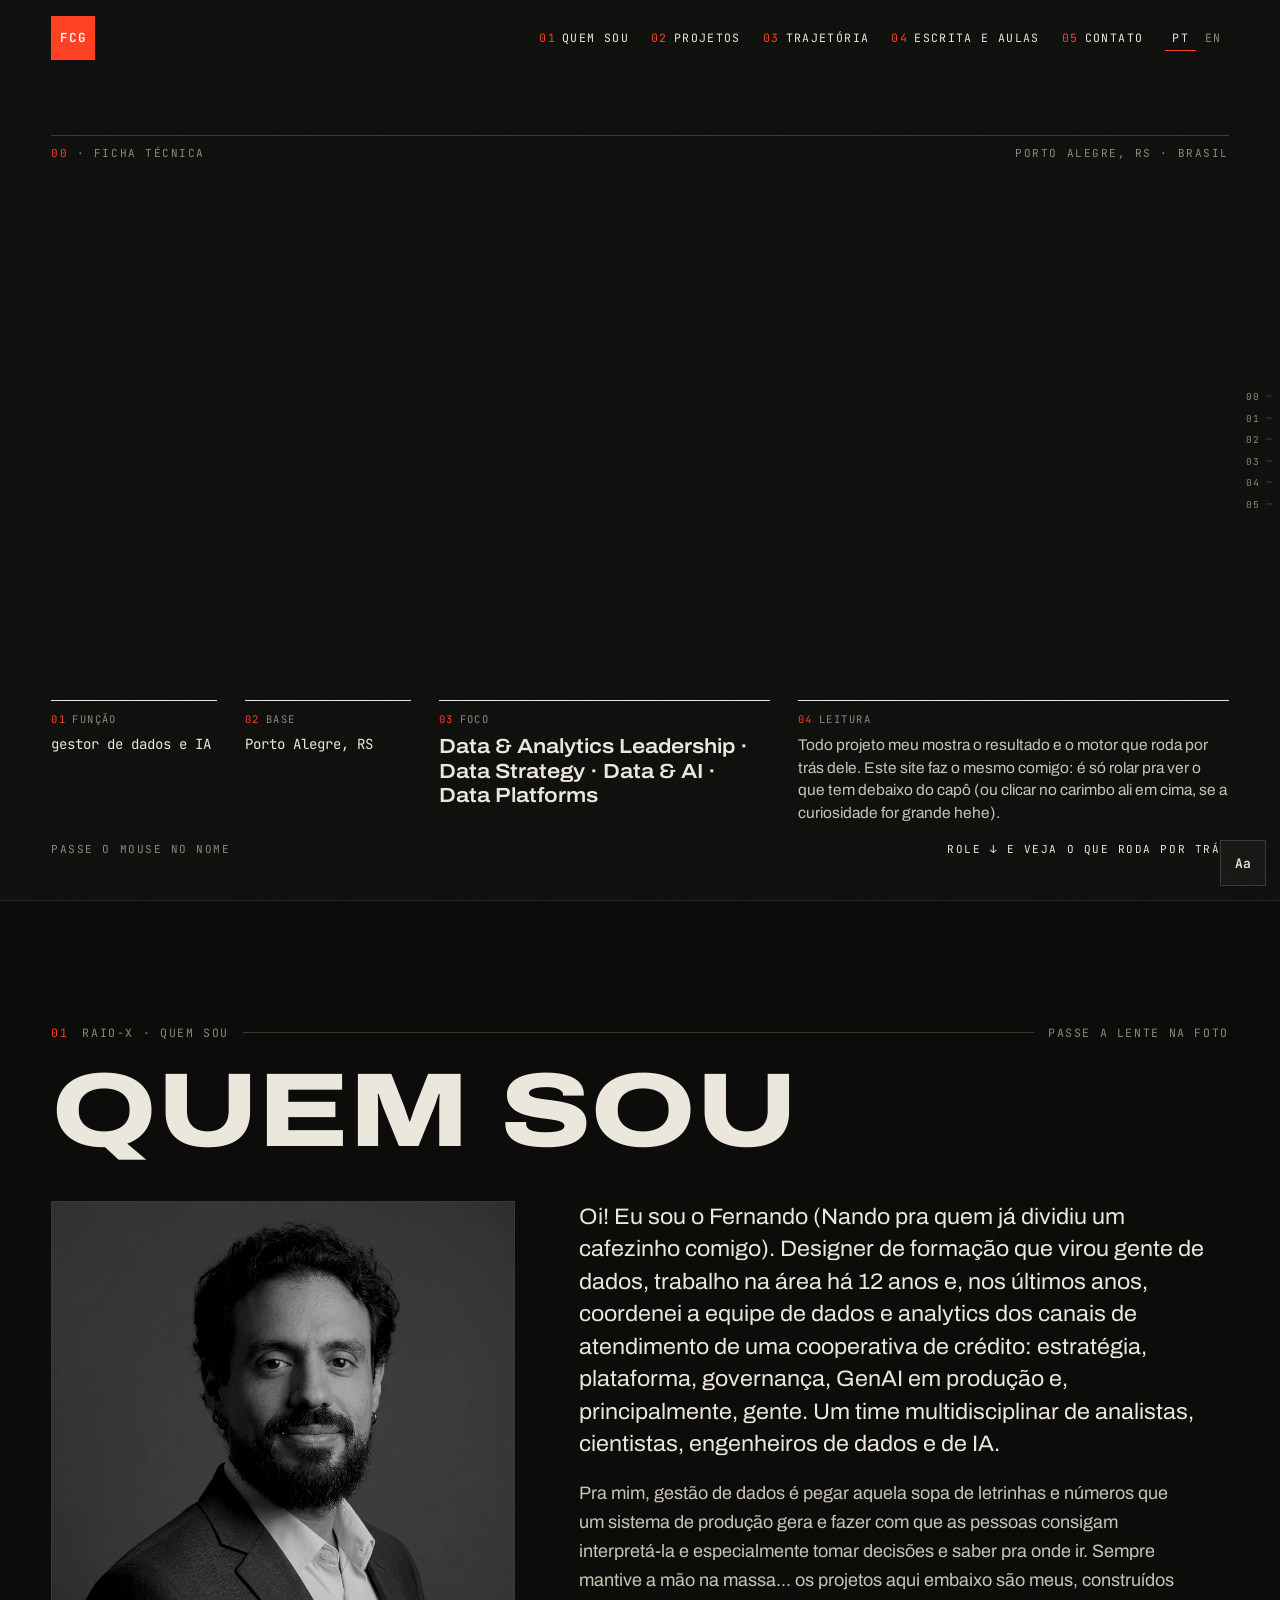
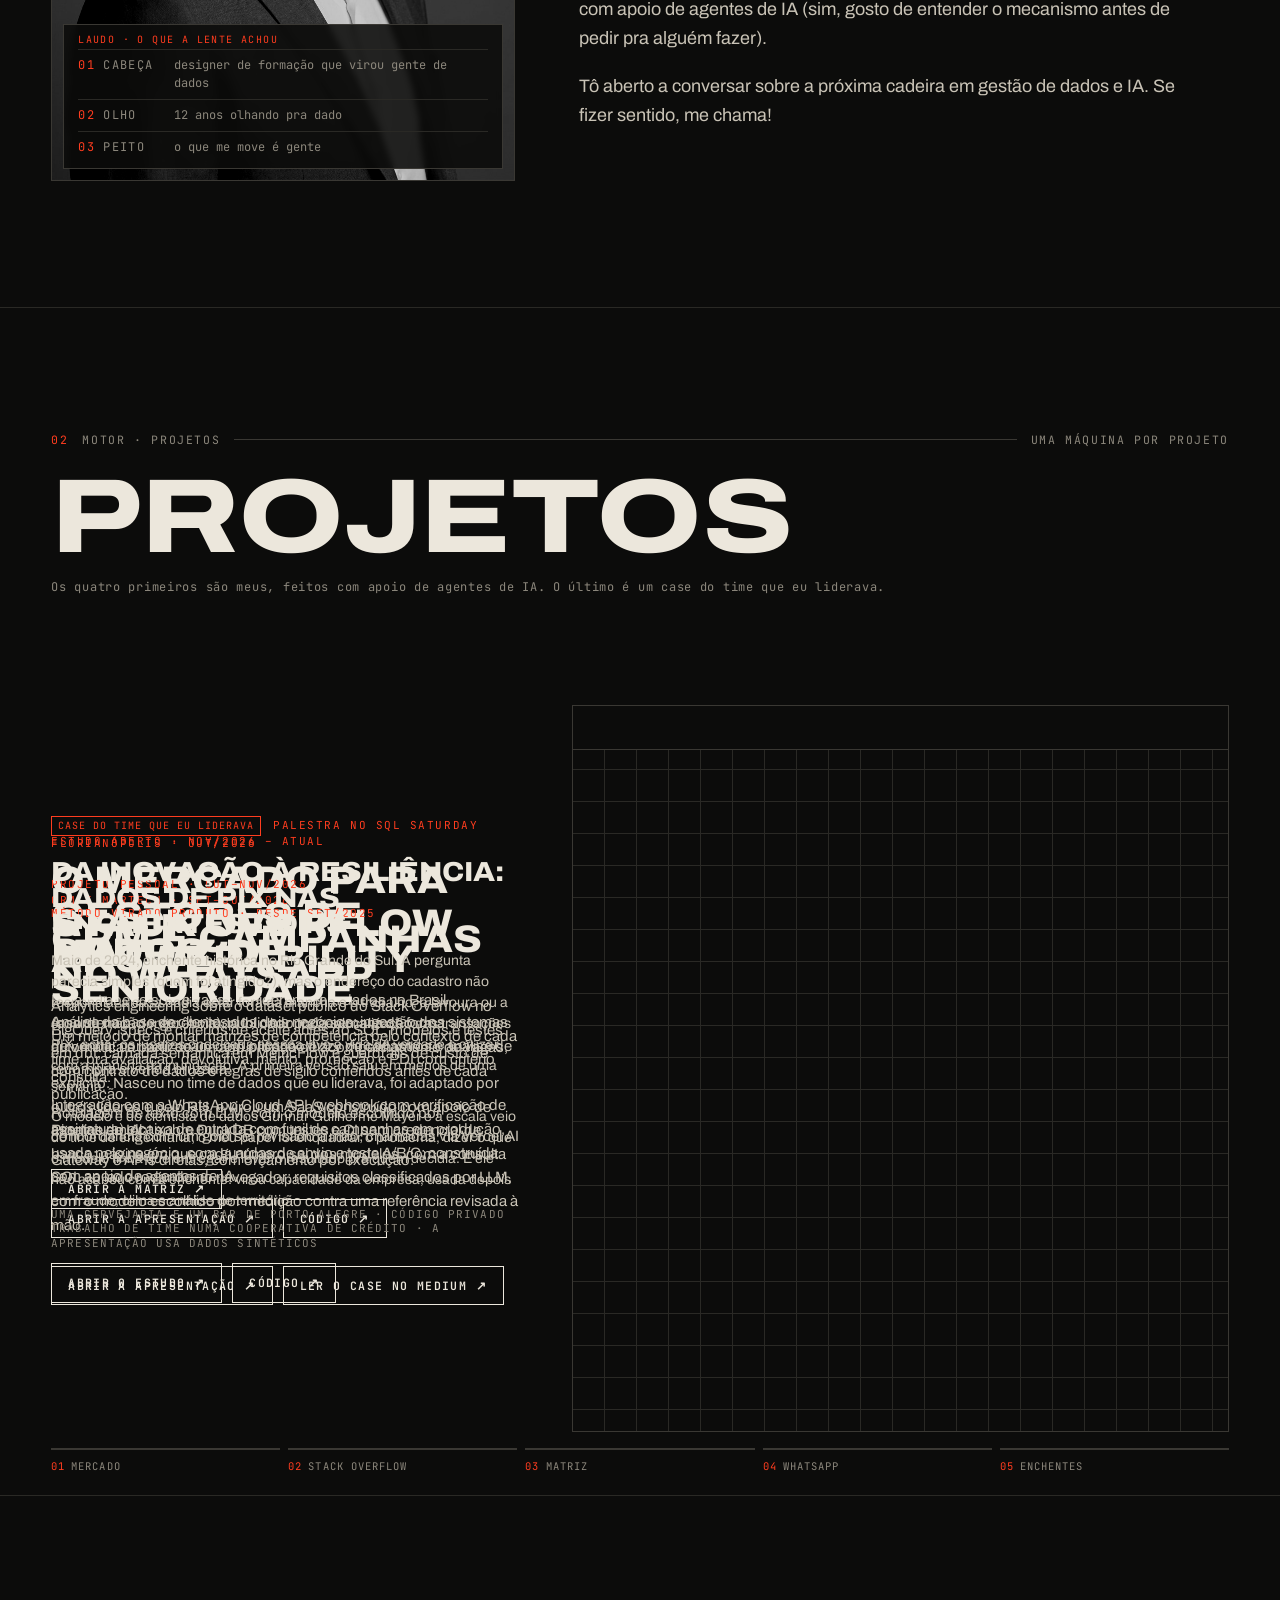
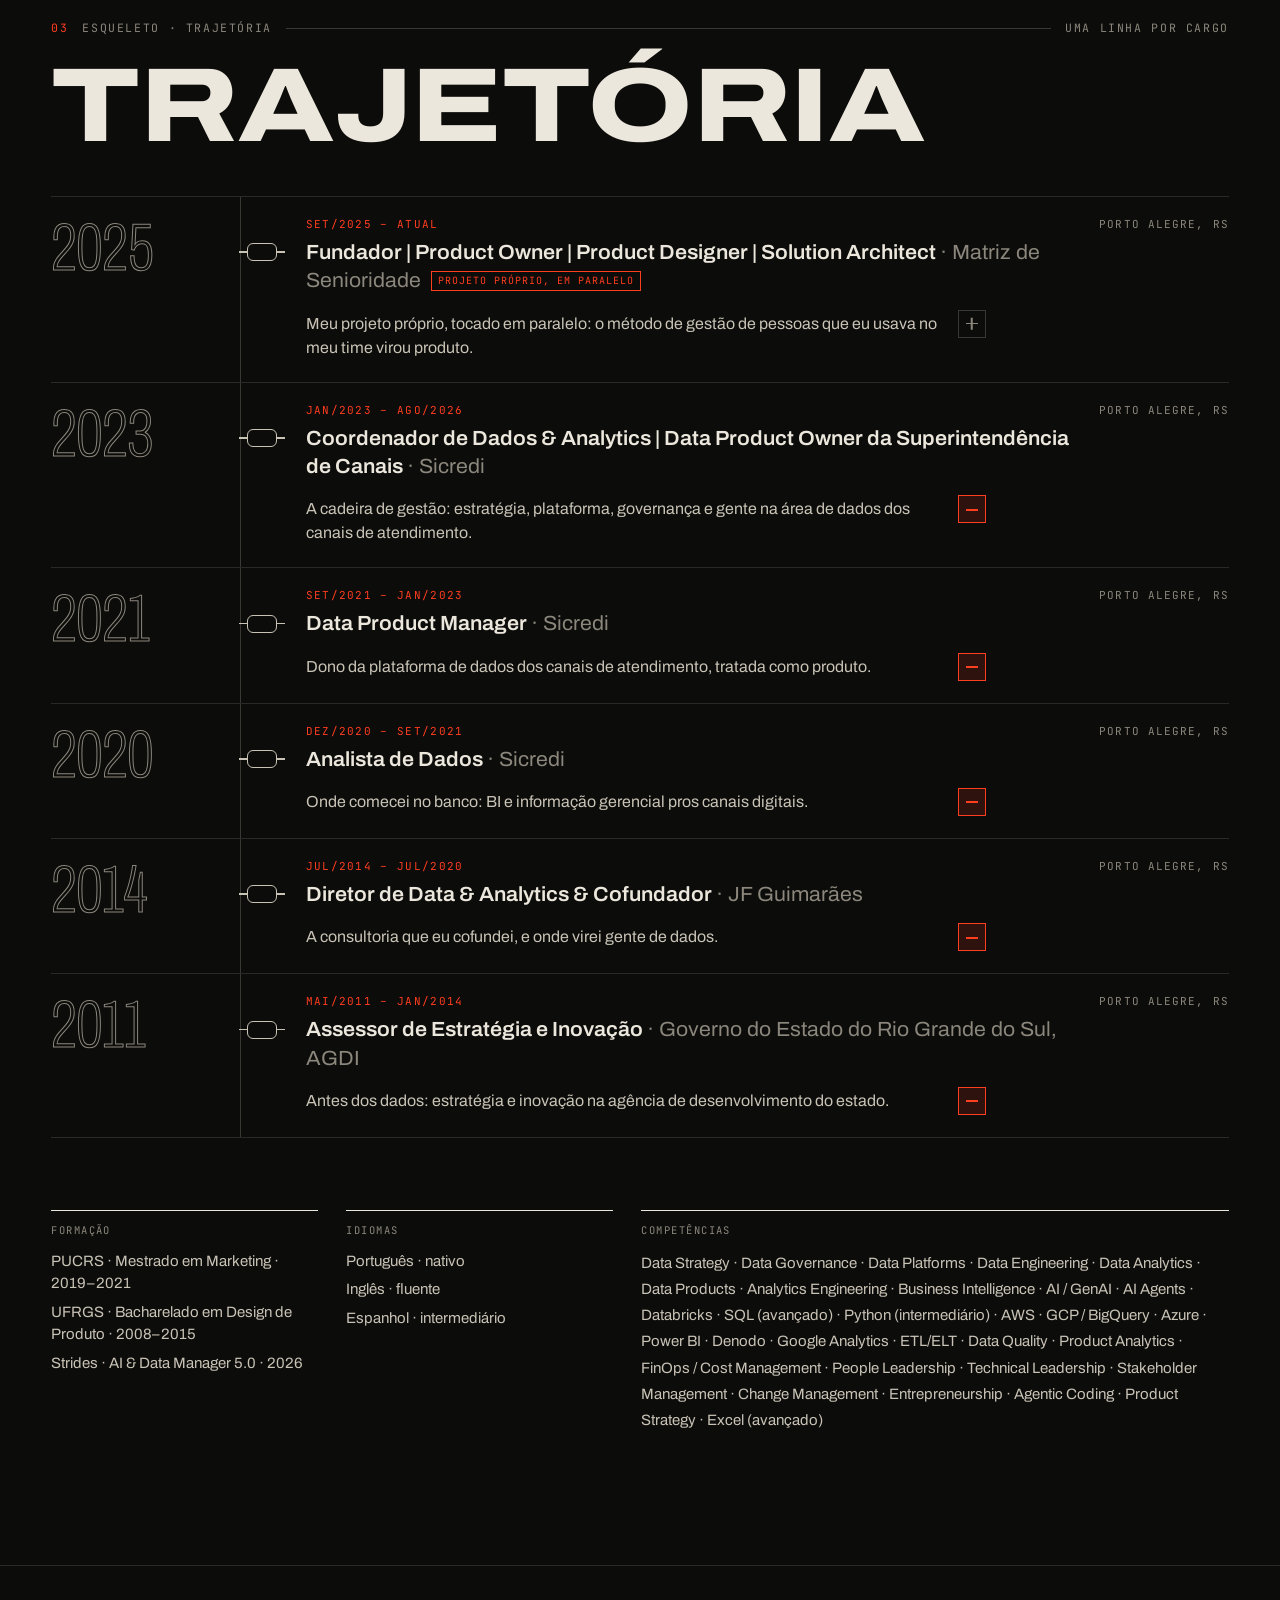
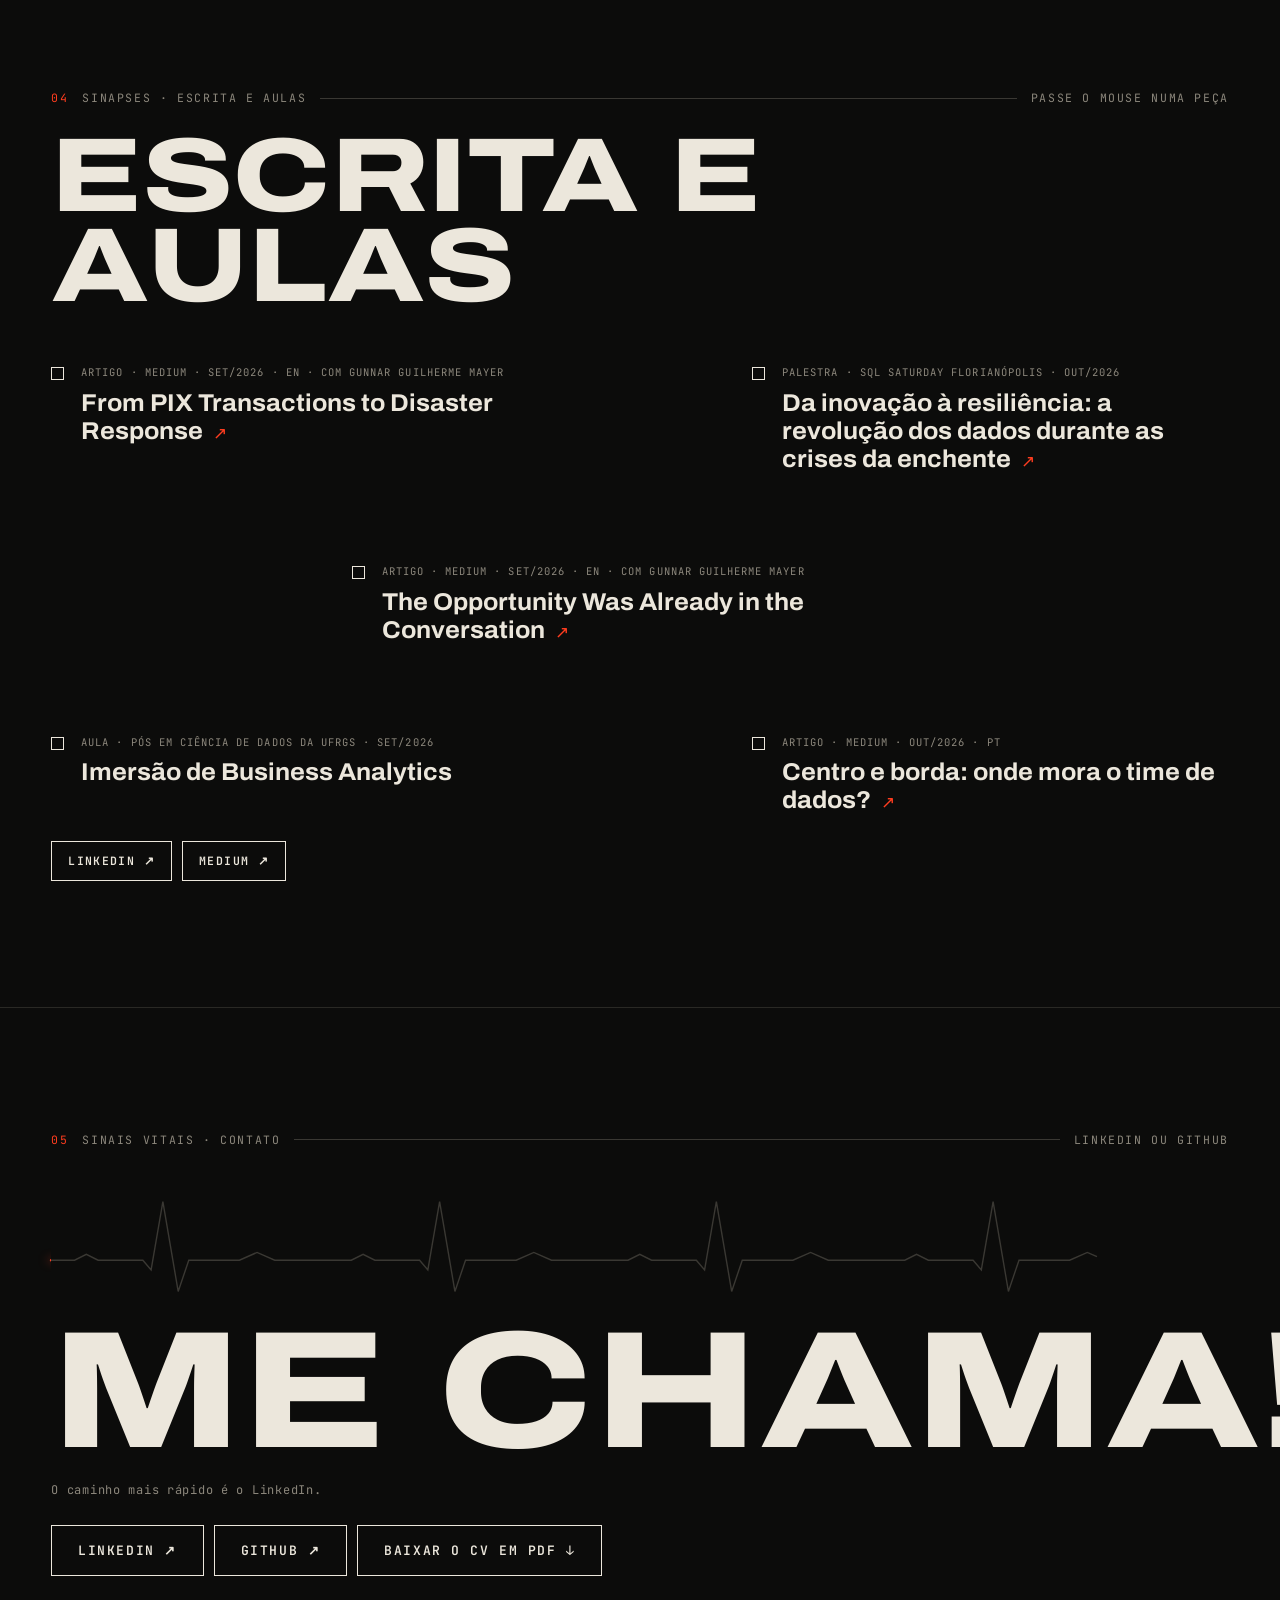
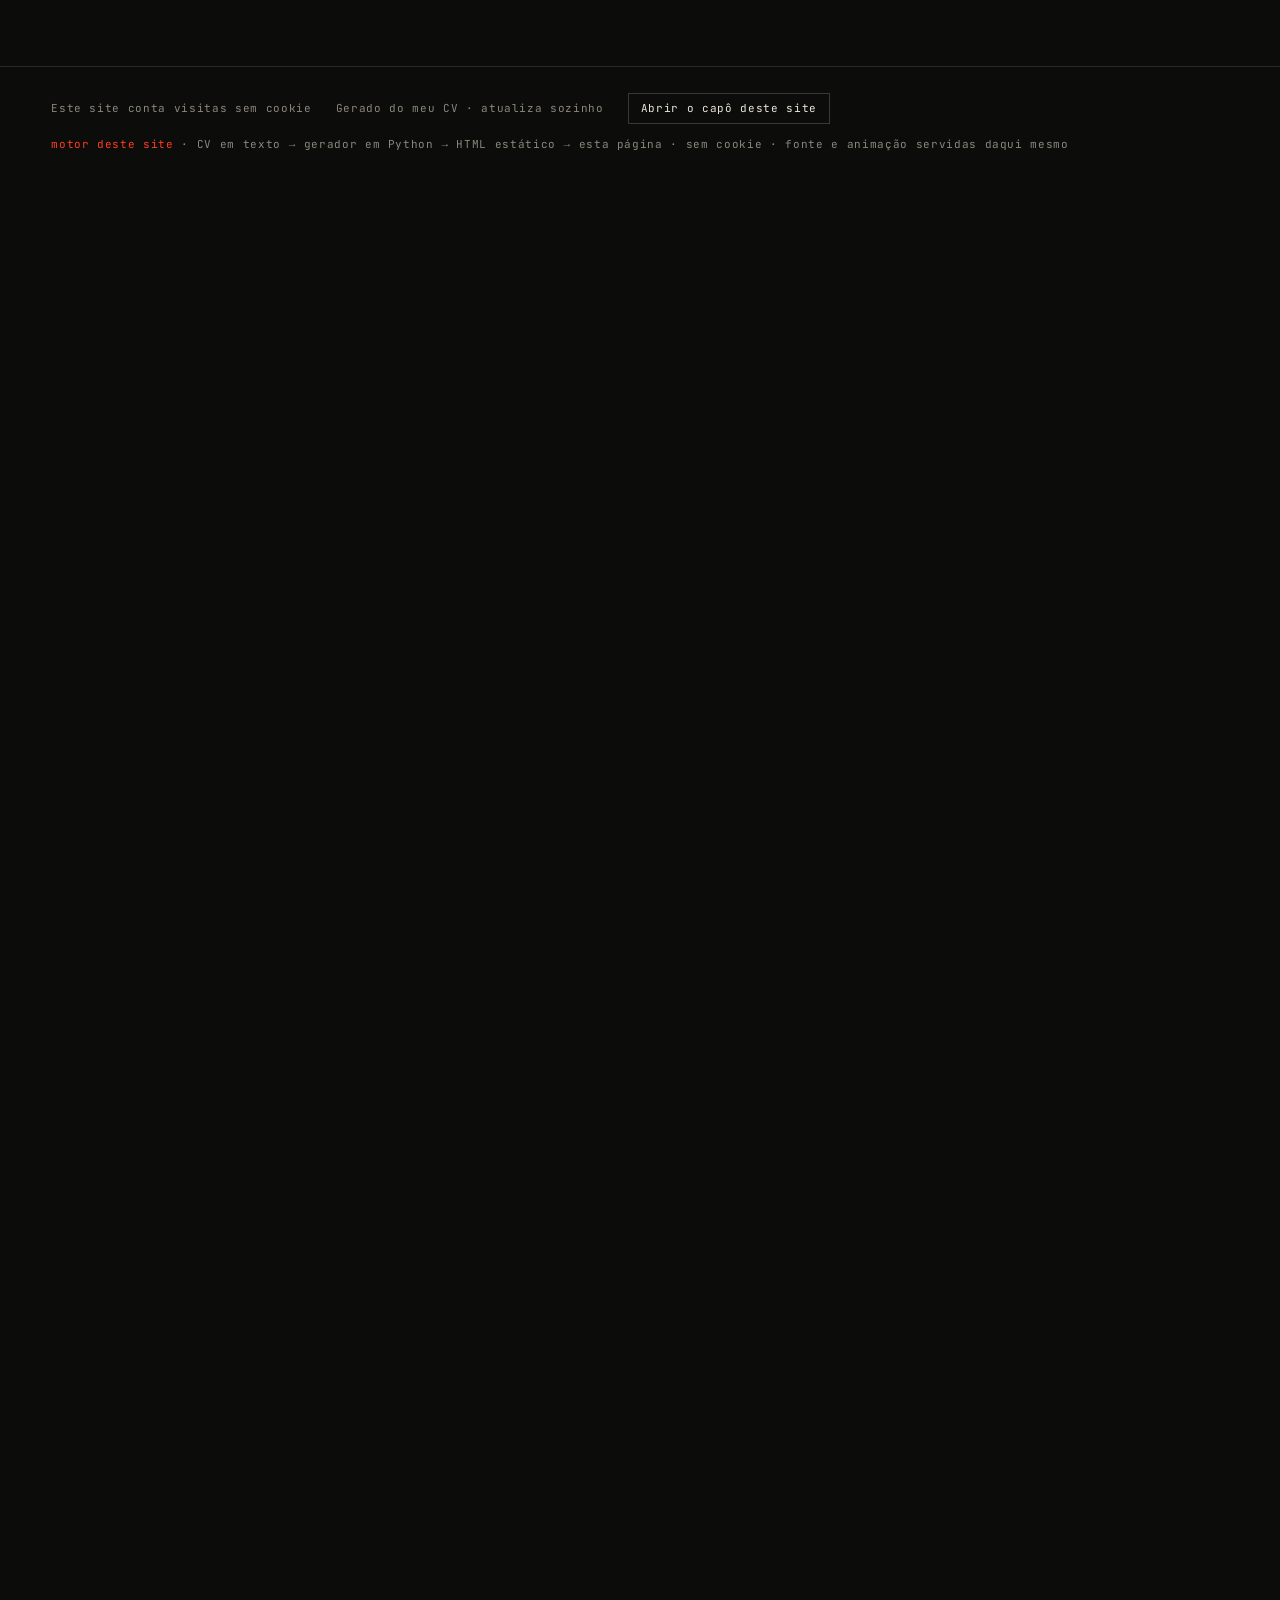
==== commit 42797030: "site: regerado a partir do CV e dos extras (a34d513)" ====
--- a/index.html
+++ b/index.html
@@ -84,11 +84,11 @@
 <p class="acts"><a href="https://mercado.fernandocarliniguimaraes.com/" rel="noopener"><span data-i18n="s1a">Abrir o estudo</span> ↗</a><a href="https://github.com/nandodsg/mercado-gestao-dados-br" rel="noopener"><span data-i18n="cod">Código</span> ↗</a></p>
 <p class="pecas-t" data-i18n="pt">As peças</p>
 <ol class="path pecas">
-<li><b data-i18n="c11a">App de acompanhamento de vagas</b><span data-i18n="c11b">onde o dado nasce</span></li>
-<li><b data-i18n="c12a">Contrato de dados e sigilo</b><span data-i18n="c12b">conferidos antes de cada publicação</span></li>
-<li><b data-i18n="c13a">dbt sobre DuckDB</b><span data-i18n="c13b">testes e CI sem credencial de banco</span></li>
-<li><b data-i18n="c14a">LLM medido contra referência</b><span data-i18n="c14b">classifica cada linha dos anúncios</span></li>
-<li><b data-i18n="c15a">Página com o SQL ao lado</b><span data-i18n="c15b">cada número com a consulta que o gera</span></li>
+<li><b data-i18n="c11a">App de acompanhamento de vagas</b><span data-i18n="c11b">onde o dado nasce</span><i class="pe" data-i18n="e11">O dado nasce de um app de acompanhamento de vagas que eu construí: cada vaga lida vira um registro.</i></li>
+<li><b data-i18n="c12a">Contrato de dados e sigilo</b><span data-i18n="c12b">conferidos antes de cada publicação</span><i class="pe" data-i18n="e12">Uma lista fechada decide o que sai do banco privado. Nota, avaliação e o que me identifica nunca saem.</i></li>
+<li><b data-i18n="c13a">dbt sobre DuckDB</b><span data-i18n="c13b">testes e CI sem credencial de banco</span><i class="pe" data-i18n="e13">Toda semana o pipeline refaz tudo do zero e confere contrato e sigilo antes de qualquer publicação.</i></li>
+<li><b data-i18n="c14a">LLM medido contra referência</b><span data-i18n="c14b">classifica cada linha dos anúncios</span><i class="pe" data-i18n="e14">Escolhi o modelo que classifica os anúncios pelo desempenho contra uma referência que eu revisei, não pelo preço.</i></li>
+<li><b data-i18n="c15a">Página com o SQL ao lado</b><span data-i18n="c15b">cada número com a consulta que o gera</span><i class="pe" data-i18n="e15">Nenhum número é digitado à mão: cada gráfico mostra a consulta que o gera, e qualquer pessoa pode rodar de novo.</i></li>
 </ol>
 </article>
 <article class="proj">
@@ -100,11 +100,11 @@
 <div aria-label="Peças da máquina" class="pstrip" data-i18n-aria="stripa" role="group"></div>
 <p class="pecas-t" data-i18n="pt">As peças</p>
 <ol class="path pecas">
-<li><b>BigQuery</b><span data-i18n="c21b">o dataset público do Stack Overflow</span></li>
-<li><b data-i18n="c22a">dbt, modelos e testes</b><span data-i18n="c22b">specs e critérios de aceite antes do SQL</span></li>
-<li><b>MetricFlow</b><span data-i18n="c23b">camada semântica</span></li>
-<li><b>Vercel AI Gateway</b><span data-i18n="c24b">chamadas com orçamento por execução</span></li>
-<li><b data-i18n="c25a">LLM + gold set</b><span data-i18n="c25b">rotulagem medida por concordância</span></li>
+<li><b>BigQuery</b><span data-i18n="c21b">o dataset público do Stack Overflow</span><i class="pe" data-i18n="e21">Uma pergunta de negócio sobre um dado público e grande: o que faz uma pergunta no Stack Overflow ganhar resposta.</i></li>
+<li><b data-i18n="c22a">dbt, modelos e testes</b><span data-i18n="c22b">specs e critérios de aceite antes do SQL</span><i class="pe" data-i18n="e22">Antes de qualquer SQL, cada definição ganhou um critério de aceite, e cada critério virou um teste automático.</i></li>
+<li><b>MetricFlow</b><span data-i18n="c23b">camada semântica</span><i class="pe" data-i18n="e23">Cada métrica é definida num lugar só, e um script confere que o relatório bate com os modelos.</i></li>
+<li><b>Vercel AI Gateway</b><span data-i18n="c24b">chamadas com orçamento por execução</span><i class="pe" data-i18n="e24">Toda execução paga tem o custo estimado antes e um teto que ela não pode passar.</i></li>
+<li><b data-i18n="c25a">LLM + gold set</b><span data-i18n="c25b">rotulagem medida por concordância</span><i class="pe" data-i18n="e25">Escolhi o modelo como se escolhe fornecedor: num teste que ele não escreveu, contra rótulos revisados por mim.</i></li>
 </ol>
 </article>
 <article class="proj">
@@ -115,11 +115,11 @@
 <div aria-label="Peças da máquina" class="pstrip" data-i18n-aria="stripa" role="group"></div>
 <p class="pecas-t" data-i18n="pt3">As peças do método</p>
 <ol class="path pecas">
-<li><b data-i18n="z1a">Contexto do time</b><span data-i18n="z1b">o ponto de partida de cada matriz</span></li>
-<li><b data-i18n="z2a">Competências e níveis</b><span data-i18n="z2b">degraus no modelo Dreyfus</span></li>
-<li><b data-i18n="z3a">Avaliação e devolutiva</b><span data-i18n="z3b">a conversa em cima do critério</span></li>
-<li><b data-i18n="z4a">Mérito e promoção</b><span data-i18n="z4b">decididos com o mesmo critério</span></li>
-<li><b data-i18n="z5a">PDI</b><span data-i18n="z5b">o próximo passo de cada pessoa</span></li>
+<li><b data-i18n="z1a">Contexto do time</b><span data-i18n="z1b">o ponto de partida de cada matriz</span><i class="pe" data-i18n="e31">Cada matriz começa pelo que aquele time precisa entregar, não por uma lista pronta de competências.</i></li>
+<li><b data-i18n="z2a">Competências e níveis</b><span data-i18n="z2b">degraus no modelo Dreyfus</span><i class="pe" data-i18n="e32">Cada competência ganha degraus descritos em comportamento observável, do iniciante ao especialista.</i></li>
+<li><b data-i18n="z3a">Avaliação e devolutiva</b><span data-i18n="z3b">a conversa em cima do critério</span><i class="pe" data-i18n="e33">A autoavaliação e a do líder se encontram na devolutiva, e a conversa parte do critério, não da impressão.</i></li>
+<li><b data-i18n="z4a">Mérito e promoção</b><span data-i18n="z4b">decididos com o mesmo critério</span><i class="pe" data-i18n="e34">Mérito e promoção usam a mesma régua da devolutiva: cada pessoa sabe o que falta pro próximo nível.</i></li>
+<li><b data-i18n="z5a">PDI</b><span data-i18n="z5b">o próximo passo de cada pessoa</span><i class="pe" data-i18n="e35">O plano de desenvolvimento sai da distância entre o nível de hoje e o próximo, com um passo concreto por pessoa.</i></li>
 </ol>
 </article>
 <article class="proj">
@@ -131,11 +131,11 @@
 <div aria-label="Peças da máquina" class="pstrip" data-i18n-aria="stripa" role="group"></div>
 <p class="pecas-t" data-i18n="pt">As peças</p>
 <ol class="path pecas">
-<li><b data-i18n="c41a">Ingestão e normalização</b><span data-i18n="c41b">dos sistemas de venda dos dois negócios</span></li>
-<li><b data-i18n="c42a">Deduplicação fuzzy</b><span data-i18n="c42b">dos cadastros de clientes</span></li>
-<li><b data-i18n="c44a">Caixa de entrada + funil</b><span data-i18n="c44b">campanhas em produção, usadas pelo negócio</span></li>
-<li><b data-i18n="c45a">Teste A/B/C</b><span data-i18n="c45b">com guardas de envio</span></li>
-<li><b>WhatsApp Cloud API</b><span data-i18n="c43b">webhook com verificação de assinatura</span></li>
+<li><b data-i18n="c41a">Ingestão e normalização</b><span data-i18n="c41b">dos sistemas de venda dos dois negócios</span><i class="pe" data-i18n="e41">Os dois negócios vendiam em sistemas diferentes. O primeiro passo foi juntar tudo numa base só de clientes.</i></li>
+<li><b data-i18n="c42a">Deduplicação fuzzy</b><span data-i18n="c42b">dos cadastros de clientes</span><i class="pe" data-i18n="e42">O mesmo cliente aparecia escrito de jeitos diferentes. Juntar os repetidos mostrou a base real de clientes.</i></li>
+<li><b data-i18n="c44a">Caixa de entrada + funil</b><span data-i18n="c44b">campanhas em produção, usadas pelo negócio</span><i class="pe" data-i18n="e43">A equipe atende cada conversa e acompanha o funil pelo celular. Está em uso pelo negócio.</i></li>
+<li><b data-i18n="c45a">Teste A/B/C</b><span data-i18n="c45b">com guardas de envio</span><i class="pe" data-i18n="e44">Os donos queriam saber qual oferta funciona melhor: a campanha virou teste, com trava contra mensagem repetida.</i></li>
+<li><b>WhatsApp Cloud API</b><span data-i18n="c43b">webhook com verificação de assinatura</span><i class="pe" data-i18n="e45">Integração com a API oficial do WhatsApp, que só aceita evento com a assinatura da Meta conferida.</i></li>
 </ol>
 </article>
 <article class="proj proj-case">
@@ -148,11 +148,11 @@
 <div aria-label="Peças da máquina" class="pstrip" data-i18n-aria="stripa" role="group"></div>
 <p class="pecas-t" data-i18n="pt">As peças</p>
 <ol class="path pecas">
-<li><b data-i18n="c51a">PIX com geolocalização</b><span data-i18n="c51b">presença como comportamento, não como cadastro</span></li>
-<li><b data-i18n="c52a">Um DBSCAN por pessoa</b><span data-i18n="c52b">um ou vários lugares, sem número fixo</span></li>
-<li><b data-i18n="c53a">Centros de gravidade</b><span data-i18n="c53b">os lugares que pesam na vida de cada um</span></li>
-<li><b data-i18n="c54a">Mancha da inundação</b><span data-i18n="c54b">cruzada com os polígonos da UFRGS</span></li>
-<li><b data-i18n="c55a">Do mapa à ação</b><span data-i18n="c55b">acesso ao app, crédito e reconstrução priorizados</span></li>
+<li><b data-i18n="c51a">PIX com geolocalização</b><span data-i18n="c51b">presença como comportamento, não como cadastro</span><i class="pe" data-i18n="e51">O dado já existia: cada PIX carrega onde a pessoa estava, sem formulário nem pesquisa.</i></li>
+<li><b data-i18n="c52a">Um DBSCAN por pessoa</b><span data-i18n="c52b">um ou vários lugares, sem número fixo</span><i class="pe" data-i18n="e52">Cada pessoa ganha o seu modelo, que acha quantos lugares importam pra ela sem chutar um número.</i></li>
+<li><b data-i18n="c53a">Centros de gravidade</b><span data-i18n="c53b">os lugares que pesam na vida de cada um</span><i class="pe" data-i18n="e53">Cada lugar ganha um peso, pra separar a casa e o trabalho de uma visita de passagem.</i></li>
+<li><b data-i18n="c54a">Mancha da inundação</b><span data-i18n="c54b">cruzada com os polígonos da UFRGS</span><i class="pe" data-i18n="e54">Os lugares de cada um, cruzados com a mancha oficial: aparece quem foi atingido mesmo com o endereço fora.</i></li>
+<li><b data-i18n="c55a">Do mapa à ação</b><span data-i18n="c55b">acesso ao app, crédito e reconstrução priorizados</span><i class="pe" data-i18n="e55">Do mapa pra decisão: acesso ao app, crédito e reconstrução priorizados, em menos de uma semana.</i></li>
 </ol>
 </article>
 <span aria-hidden="true" class="mwipe"></span>
--- a/assets/site.css
+++ b/assets/site.css
@@ -490,3 +490,48 @@
 html.js-desk[data-ts="1"] .proj-case .d{font-size:calc(12.4px*var(--ts));line-height:1.42;margin-bottom:6px}
 html.js-desk[data-ts="1"] .proj-case .acts{margin-top:10px}
 html.js-desk[data-ts="1"] .proj-case .pstrip{margin-top:12px}
+
+/* ================= projetos tocando sozinhos (Item 16) ================= */
+.pctl{display:flex;gap:10px;align-items:flex-end;margin-top:22px}
+.pctl .pstrip{flex:1;min-width:0;margin-top:0}
+html.pa .pstrip,html.pb .pstrip{display:flex;gap:6px}
+html.pn .pstrip button{padding-top:8px;font-size:calc(9px*var(--tsm));letter-spacing:.06em}
+.pp{flex:none;width:36px;height:36px;border:1px solid var(--line2);background:var(--plate);color:var(--bone);cursor:pointer;display:grid;place-items:center;transition:border-color .2s,color .2s}
+.pp:hover{border-color:var(--red);color:var(--red)}
+.pp::before{content:'';width:4px;height:12px;border-left:3px solid currentColor;border-right:3px solid currentColor}
+.pp[aria-pressed="true"]::before{width:0;height:0;border:0;border-top:7px solid transparent;border-bottom:7px solid transparent;border-left:11px solid currentColor;margin-left:3px}
+.pdesc{display:flex;gap:12px;margin:16px 0 0;min-height:4.9em;font:400 calc(14.5px*var(--ts))/1.55 var(--disp);color:var(--bone2);max-width:40em}
+.pdesc b{flex:none;color:var(--red);font:600 calc(13px*var(--ts))/1.55 var(--mono)}
+.pdesc span{min-width:0}
+.pe{display:block;margin-top:4px;font-style:normal;font-size:calc(13.5px*var(--ts));line-height:1.5;color:var(--bone2)}
+html.pa .pecas,html.pa .pecas-t,html.pb .pecas,html.pb .pecas-t{position:absolute;width:1px;height:1px;overflow:hidden;clip-path:inset(50%)}
+.labels li{transition:opacity .3s}
+
+/* A · projetos empilhados */
+.rline{position:absolute;top:0;bottom:0;left:0;width:2px;margin-left:-1px;background:var(--red);box-shadow:0 0 22px 3px rgba(255,61,31,.6);opacity:0;visibility:hidden;pointer-events:none;z-index:3}
+html.pa .ptxt{display:block}
+html.pa .proj{position:relative}
+html.pa.pw .proj{display:grid;grid-template-columns:minmax(0,5fr) minmax(0,7fr);gap:clamp(24px,4vw,64px);align-items:center;margin:0 0 clamp(80px,13vh,140px)}
+html.pa.pw .proj>.ptx{grid-column:1;grid-row:1;min-width:0}
+html.pa.pw .proj>.pbox{grid-column:2;grid-row:1;min-width:0}
+html.pa.pn .proj{margin:0 0 72px}
+html.pa.pn .pbox{margin-top:28px}
+html.pa .mach.mw{display:flex;position:relative;inset:auto;flex-direction:column;border:1px solid var(--line2);background-color:var(--bg);
+  background-image:linear-gradient(var(--line) 1px,transparent 1px),linear-gradient(90deg,var(--line) 1px,transparent 1px);background-size:32px 32px;background-position:-1px -1px}
+html.pa .mach.mw>svg{flex:none;width:100%;height:auto;aspect-ratio:720/466}
+html.pa .mach.mw{overflow:hidden}
+html.pa .mach.mx>.xbox{position:relative;flex:none;width:100%;aspect-ratio:720/466}
+html.pa .mach.mx .xv{--ps:clamp(120px,11.5vw,170px)}
+
+/* ================= celular: legenda suspensa sobre a animação ================= */
+html.pa.pn .pbox{margin-top:24px}
+html.pa.pn .mwrap{position:relative;width:min(100%,max(240px,calc(100vh - 300px*var(--tsm))));width:min(100%,max(240px,calc(100svh - 300px*var(--tsm))));margin:0 auto;border:1px solid var(--line2);background:#0C0C0B;overflow:hidden}
+html.pa.pn .mwrap .mach.mach-m{width:100%;border:0}
+html.pa.pn .lgd{--bg:#0C0C0B;--bone:#ECE7DC;--bone2:#C9C3B6;--mut:#8C877C;position:relative;z-index:2;margin-top:-96px;padding:34px 14px 14px;
+  background:linear-gradient(to bottom,rgba(12,12,11,0),rgba(12,12,11,.86) 34px,#0C0C0B 72px)}
+html.pa.pn .lgd .n{display:flex;align-items:baseline;flex-wrap:wrap;gap:6px;font:400 calc(11px*var(--tsm))/1.3 var(--mono);letter-spacing:.08em;color:var(--mut)}
+html.pa.pn .lgd .n b{color:var(--red);font-weight:400;font-size:calc(20px*var(--tsm));letter-spacing:0}
+html.pa.pn .lgd .n strong{margin-left:4px;color:var(--bone);font:800 calc(12.5px*var(--tsm))/1.2 var(--disp);font-variation-settings:"wdth" 108;text-transform:uppercase;letter-spacing:.02em}
+html.pa.pn .lgd .pdesc{margin:8px 0 0;min-height:4.65em;font-size:calc(14px*var(--ts));color:var(--bone)}
+html.pa.pn .lgd .pdesc b{display:none}
+html.pa.pn .pbox>.pctl{width:min(100%,max(240px,calc(100vh - 300px*var(--tsm))));width:min(100%,max(240px,calc(100svh - 300px*var(--tsm))));margin:10px auto 0}
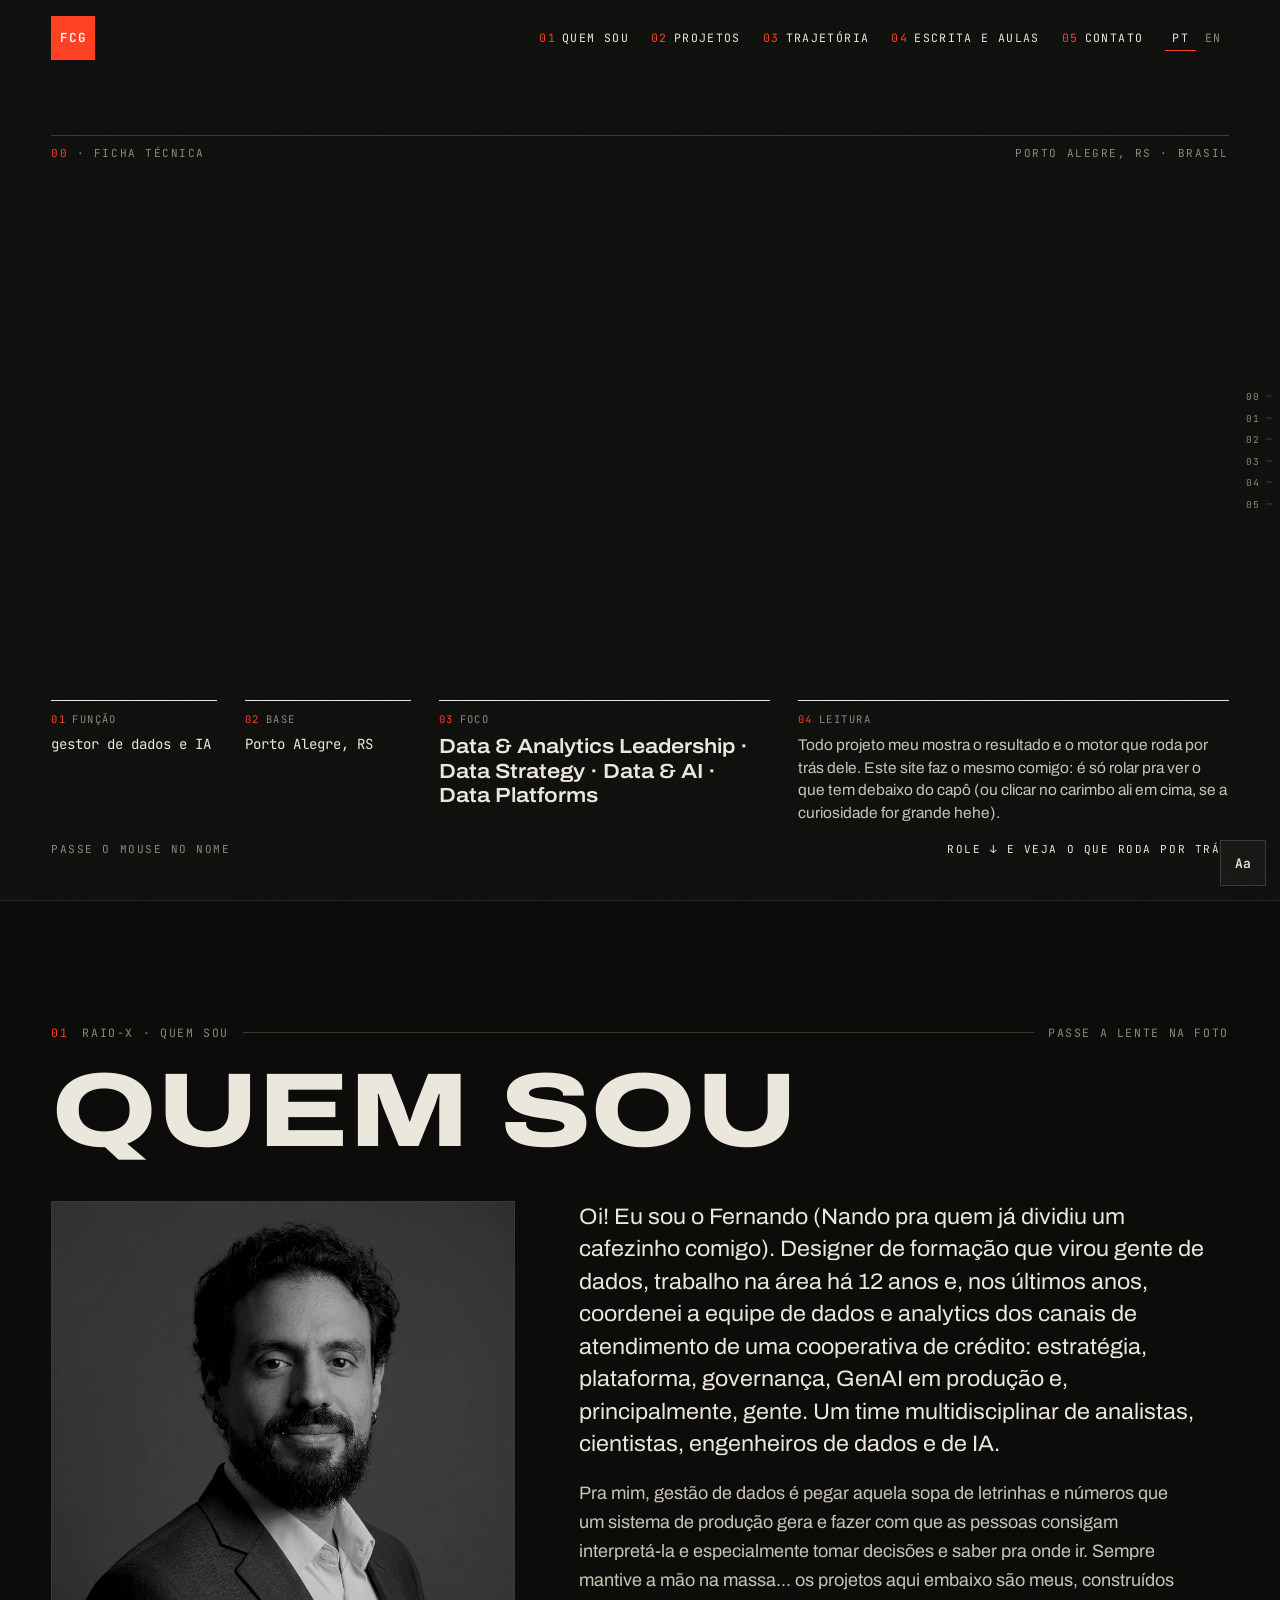
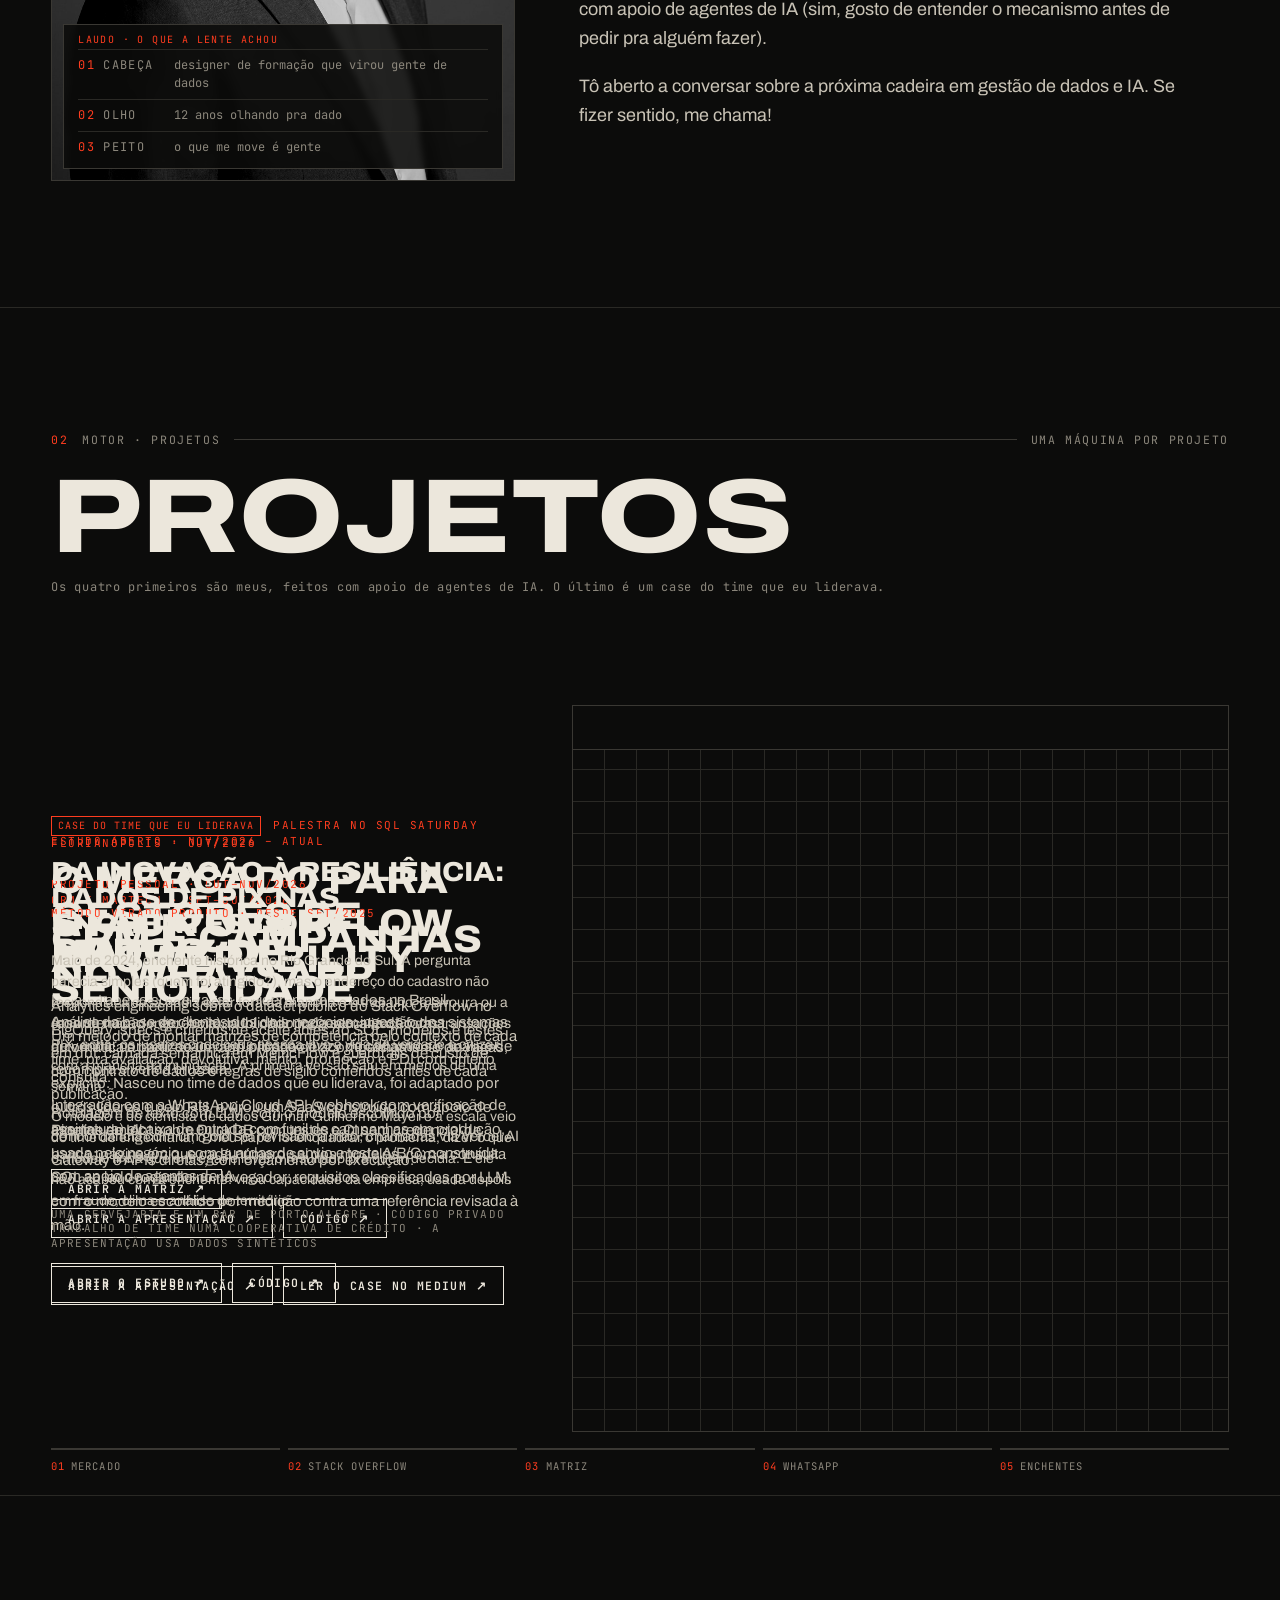
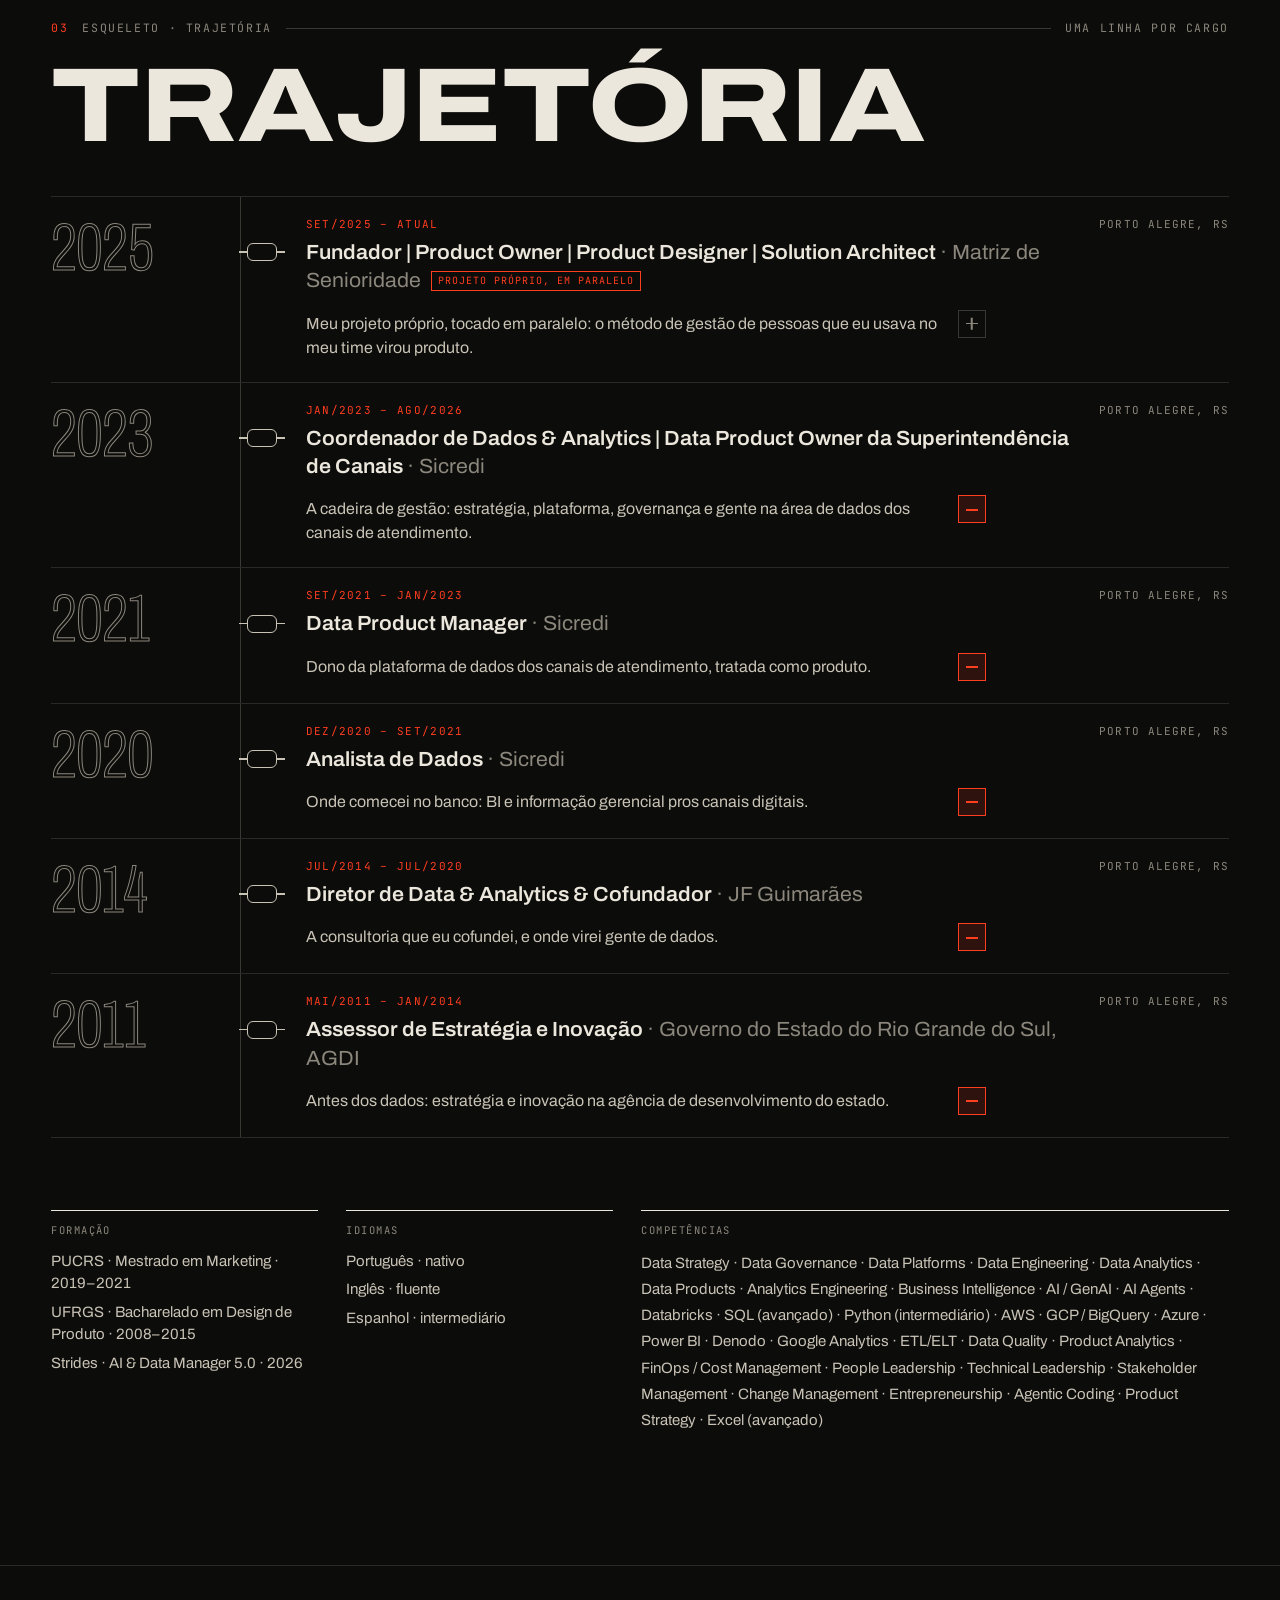
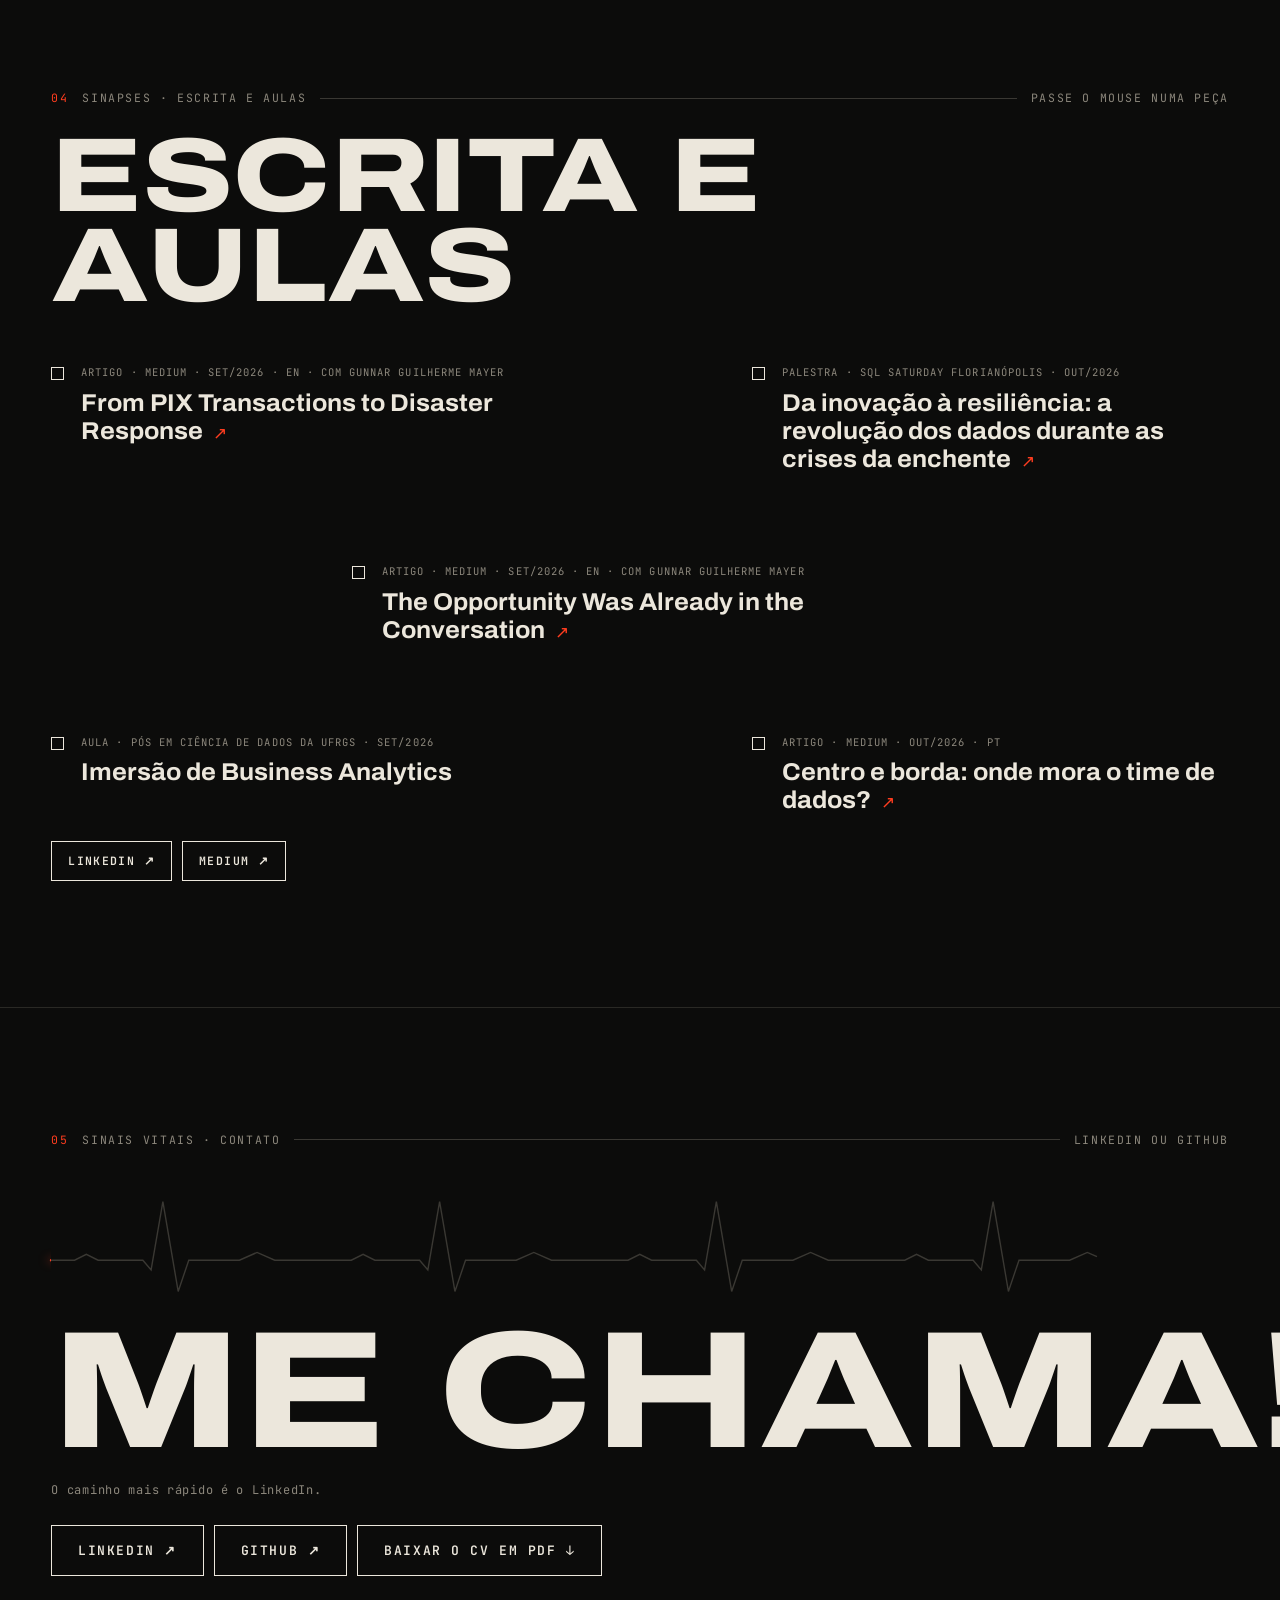
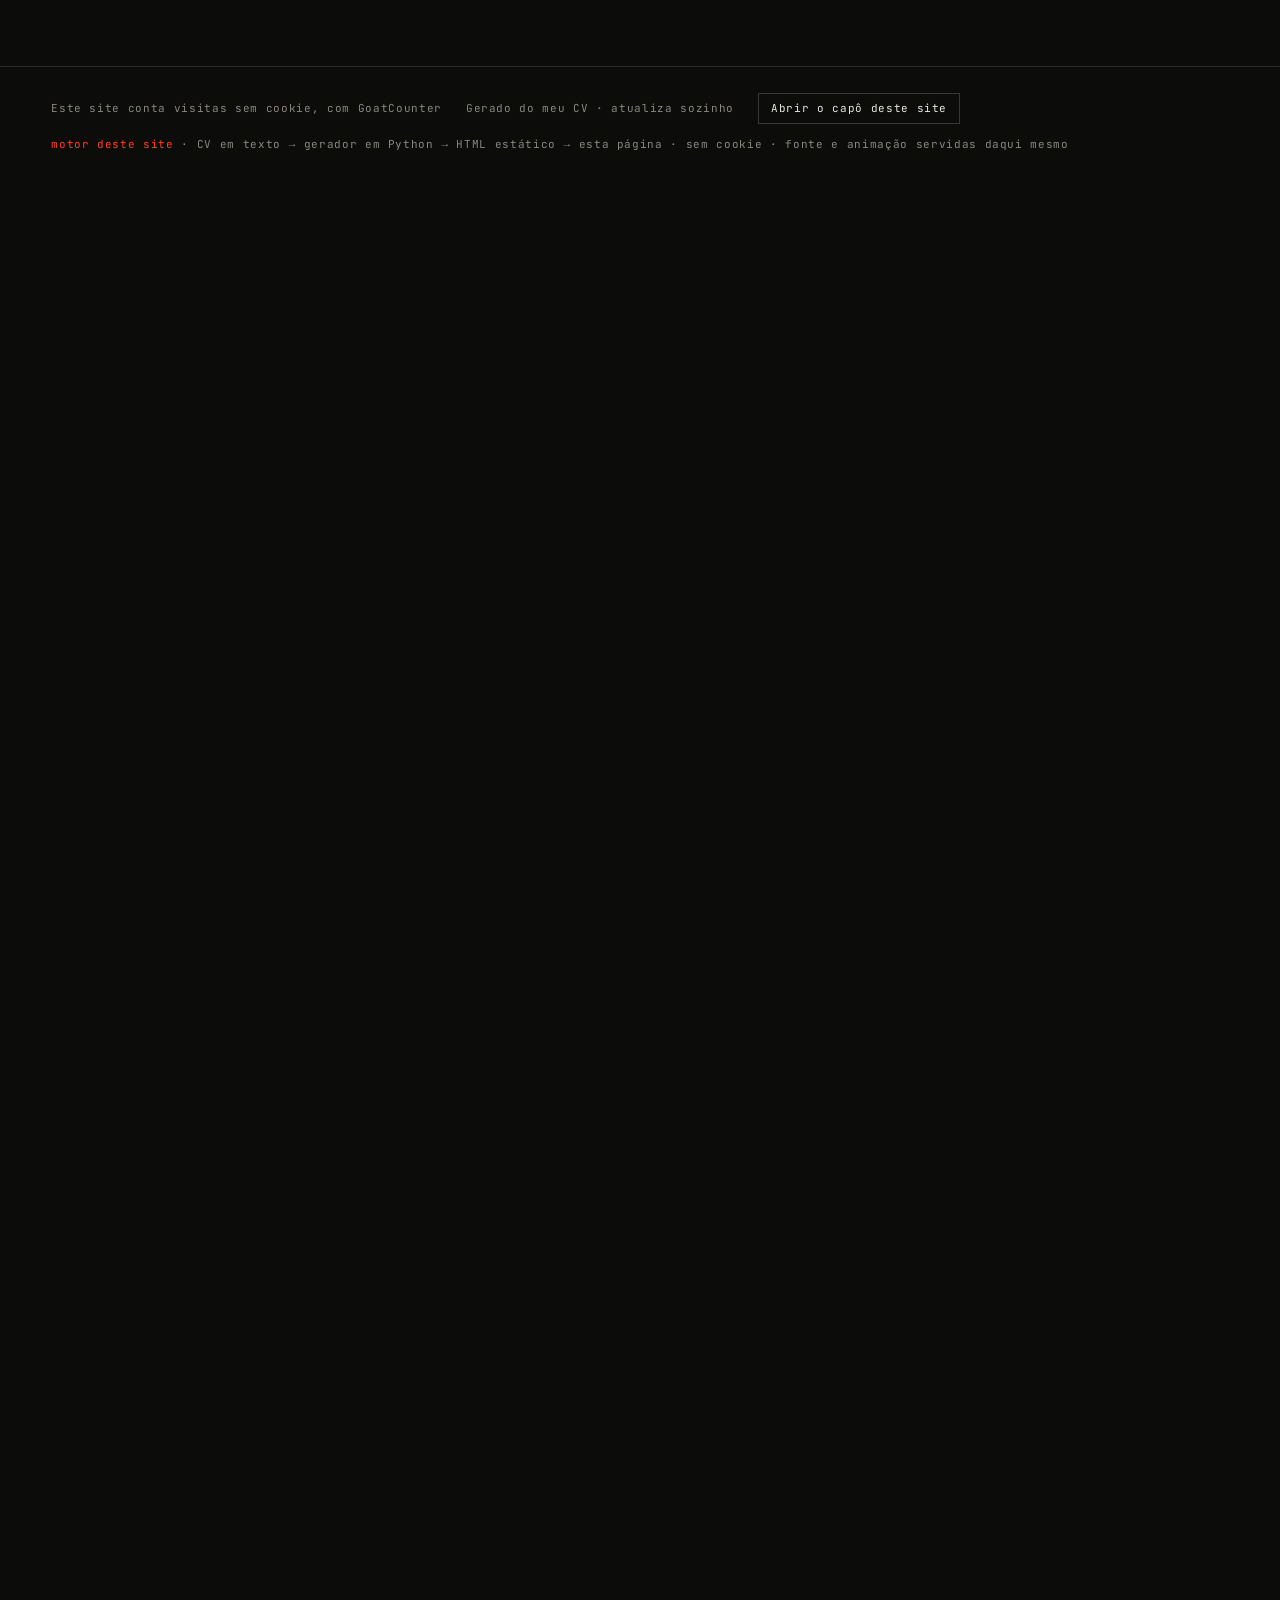
==== commit 3f723e2b: "site: regerado a partir do CV e dos extras (3b659ec)" ====
--- a/index.html
+++ b/index.html
@@ -2,10 +2,23 @@
 <html lang="pt-BR" class="no-js"><head><meta charset="utf-8">
 <meta name="viewport" content="width=device-width,initial-scale=1">
 <title>Fernando Carlini Guimarães · gestão de dados e IA</title>
-<meta name="description" content="Fernando Carlini Guimarães, gestor de dados e IA em Porto Alegre: quem sou, projetos, trajetória e onde escrevo e dou aula.">
+<meta name="description" content="Gestor de Dados e IA no Brasil. Cada projeto aqui mostra o resultado e o motor que roda por trás (o site também, é só rolar).">
+<meta property="og:type" content="website">
+<meta property="og:site_name" content="Fernando Carlini Guimarães">
+<meta property="og:locale" content="pt_BR">
+<meta property="og:url" content="https://fernandocarliniguimaraes.com/">
+<meta property="og:title" content="Fernando Carlini Guimarães · gestão de dados e IA">
+<meta property="og:description" content="Gestor de Dados e IA no Brasil. Cada projeto aqui mostra o resultado e o motor que roda por trás (o site também, é só rolar).">
+<meta property="og:image" content="https://fernandocarliniguimaraes.com/assets/og-pt-2.png">
+<meta property="og:image:width" content="1200">
+<meta property="og:image:height" content="630">
+<meta property="og:image:alt" content="Fernando Carlini Guimarães, gestor de dados e IA no Brasil">
+<meta name="twitter:card" content="summary_large_image">
 <link rel="preload" href="assets/fonts/archivo.woff2" as="font" type="font/woff2" crossorigin>
 <link rel="stylesheet" href="assets/site.css">
 <script>try{var t=localStorage.getItem("ts");if(/^[123]$/.test(t))document.documentElement.dataset.ts=t}catch(e){}</script>
+<script>window.goatcounter={path:function(p){return location.host+p}}</script>
+<script data-goatcounter="https://nandodsg.goatcounter.com/count" async src="//gc.zgo.at/count.js"></script>
 </head>
 <body>
 <a class="skip" data-i18n="skip" href="#quem-sou">Pular pro conteúdo</a>
@@ -81,7 +94,7 @@
 <h3 data-i18n="s1t">O Mercado para Gestores de Dados</h3>
 <p class="d" data-i18n="p1a">Dataset aberto sobre vagas de liderança em dados no Brasil (coordenação × gerência), publicado toda semana de forma automática a partir de um app próprio de acompanhamento de vagas, com contrato de dados e regras de sigilo conferidos antes de cada publicação.</p>
 <p class="d" data-i18n="p1b">Pipeline em dbt sobre DuckDB com testes e CI sem credencial de banco; página em que cada número sai dos modelos, com a consulta SQL ao lado rodando no navegador; requisitos classificados por LLM, com o modelo escolhido por medição contra uma referência revisada à mão.</p>
-<p class="acts"><a href="https://mercado.fernandocarliniguimaraes.com/" rel="noopener"><span data-i18n="s1a">Abrir o estudo</span> ↗</a><a href="https://github.com/nandodsg/mercado-gestao-dados-br" rel="noopener"><span data-i18n="cod">Código</span> ↗</a></p>
+<p class="acts"><a data-goatcounter-click="portfolio:mercado" href="https://mercado.fernandocarliniguimaraes.com/" rel="noopener"><span data-i18n="s1a">Abrir o estudo</span> ↗</a><a data-goatcounter-click="portfolio:mercado-github" href="https://github.com/nandodsg/mercado-gestao-dados-br" rel="noopener"><span data-i18n="cod">Código</span> ↗</a></p>
 <p class="pecas-t" data-i18n="pt">As peças</p>
 <ol class="path pecas">
 <li><b data-i18n="c11a">App de acompanhamento de vagas</b><span data-i18n="c11b">onde o dado nasce</span><i class="pe" data-i18n="e11">O dado nasce de um app de acompanhamento de vagas que eu construí: cada vaga lida vira um registro.</i></li>
@@ -96,7 +109,7 @@
 <h3>Stack Overflow Answerability</h3>
 <p class="d" data-i18n="p2a">Analytics engineering sobre o dataset público do Stack Overflow no BigQuery: specs e critérios de aceite antes do SQL, modelos e testes em dbt, camada semântica em MetricFlow e guardrails de custo de consulta.</p>
 <p class="d" data-i18n="p2b">Rotulagem de texto com LLM, com o modelo escolhido por concordância com um gold set revisado à mão; chamadas via Vercel AI Gateway e APIs diretas, com orçamento por execução.</p>
-<p class="acts"><a href="https://stackoverflow.fernandocarliniguimaraes.com/" rel="noopener"><span data-i18n="s2a">Abrir a apresentação</span> ↗</a><a href="https://github.com/nandodsg/stackoverflow-answerability" rel="noopener"><span data-i18n="cod">Código</span> ↗</a></p>
+<p class="acts"><a data-goatcounter-click="portfolio:stackoverflow" href="https://stackoverflow.fernandocarliniguimaraes.com/" rel="noopener"><span data-i18n="s2a">Abrir a apresentação</span> ↗</a><a data-goatcounter-click="portfolio:stackoverflow-github" href="https://github.com/nandodsg/stackoverflow-answerability" rel="noopener"><span data-i18n="cod">Código</span> ↗</a></p>
 <div aria-label="Peças da máquina" class="pstrip" data-i18n-aria="stripa" role="group"></div>
 <p class="pecas-t" data-i18n="pt">As peças</p>
 <ol class="path pecas">
@@ -111,7 +124,7 @@
 <p class="p-meta" data-i18n="p3e">Método virado produto · desde set/2025</p>
 <h3>Matriz de Senioridade</h3>
 <p class="d" data-i18n="p3a">Um método de montar matrizes de competência pelo contexto de cada time, pra avaliação, devolutiva, mérito, promoção e PDI com critério explícito. Nasceu no time de dados que eu liderava, foi adaptado por outros líderes e pelo RH, e virou um SaaS construído com apoio de agentes de IA.</p>
-<p class="acts"><a href="https://matrizdesenioridade.com" rel="noopener"><span data-i18n="s3a">Abrir a Matriz</span> ↗</a></p>
+<p class="acts"><a data-goatcounter-click="portfolio:matriz" href="https://matrizdesenioridade.com" rel="noopener"><span data-i18n="s3a">Abrir a Matriz</span> ↗</a></p>
 <div aria-label="Peças da máquina" class="pstrip" data-i18n-aria="stripa" role="group"></div>
 <p class="pecas-t" data-i18n="pt3">As peças do método</p>
 <ol class="path pecas">
@@ -144,7 +157,7 @@
 <p class="d" data-i18n="p5a">Maio de 2024, enchente histórica no Rio Grande do Sul. A pergunta parecia simples (quem foi atingido?), mas o endereço do cadastro não respondia: a casa podia estar fora da mancha e o trabalho, a lavoura ou a casa da mãe, dentro. A virada foi olhar pra geolocalização das transações PIX, achar os lugares onde cada pessoa vive a vida de verdade e cruzar com a mancha da inundação. A primeira versão saiu em menos de uma semana.</p>
 <p class="d" data-i18n="p5b">O modelo é do cientista de dados Gunnar Guilherme Mayer e a escala veio do time de engenharia; o meu papel foi enquadrar o problema, dizer o que o modelo tinha que entregar e levar o resultado pra quem decidia. E ele não acabou com a enchente: virou capacidade da empresa, usada depois em fraude, clima e análise de território.</p>
 <p class="p-note" data-i18n="p5n">Trabalho de time numa cooperativa de crédito · a apresentação usa dados sintéticos</p>
-<p class="acts"><a href="https://palestras.fernandocarliniguimaraes.com/sqlsaturday-2026/" rel="noopener"><span data-i18n="s5a">Abrir a apresentação</span> ↗</a><a href="https://medium.com/@fernandocarliniguimaraes/from-pix-transactions-to-disaster-response-127e4f9a80d0" rel="noopener"><span data-i18n="s5b">Ler o case no Medium</span> ↗</a></p>
+<p class="acts"><a data-goatcounter-click="portfolio:palestra" href="https://palestras.fernandocarliniguimaraes.com/sqlsaturday-2026/" rel="noopener"><span data-i18n="s5a">Abrir a apresentação</span> ↗</a><a href="https://medium.com/@fernandocarliniguimaraes/from-pix-transactions-to-disaster-response-127e4f9a80d0" rel="noopener"><span data-i18n="s5b">Ler o case no Medium</span> ↗</a></p>
 <div aria-label="Peças da máquina" class="pstrip" data-i18n-aria="stripa" role="group"></div>
 <p class="pecas-t" data-i18n="pt">As peças</p>
 <ol class="path pecas">
@@ -240,11 +253,11 @@
 </svg>
 <h2 class="callme" data-callme="" data-i18n="h2c">Me chama!</h2>
 <p class="csub" data-i18n="csub">O caminho mais rápido é o LinkedIn.</p>
-<p class="acts"><a href="https://linkedin.com/in/fernando-carlini-guimaraes/" rel="noopener">LinkedIn ↗</a><a href="https://github.com/nandodsg" rel="noopener">GitHub ↗</a><a data-cv="" download href="cv/Fernando-Carlini-Guimaraes-CV-PT-BR.pdf">Baixar o CV em PDF ↓</a></p>
+<p class="acts"><a data-goatcounter-click="portfolio:linkedin" href="https://linkedin.com/in/fernando-carlini-guimaraes/" rel="noopener">LinkedIn ↗</a><a data-goatcounter-click="portfolio:github" href="https://github.com/nandodsg" rel="noopener">GitHub ↗</a><a data-cv="" data-goatcounter-click="portfolio:cv-pt" download href="cv/Fernando-Carlini-Guimaraes-CV-PT-BR.pdf">Baixar o CV em PDF ↓</a></p>
 </section>
 </main>
 <footer class="rod">
-<span data-i18n="f1">Este site conta visitas sem cookie</span>
+<span data-i18n="f1">Este site conta visitas sem cookie, com GoatCounter</span>
 <span data-i18n="f2">Gerado do meu CV · atualiza sozinho</span>
 <button aria-pressed="false" data-capo="" data-i18n="f3" type="button">Abrir o capô deste site</button>
 <span class="motor-site" data-i18n="f5"><b>motor deste site</b> · CV em texto → gerador em Python → HTML estático → esta página · sem cookie · fonte e animação servidas daqui mesmo</span>
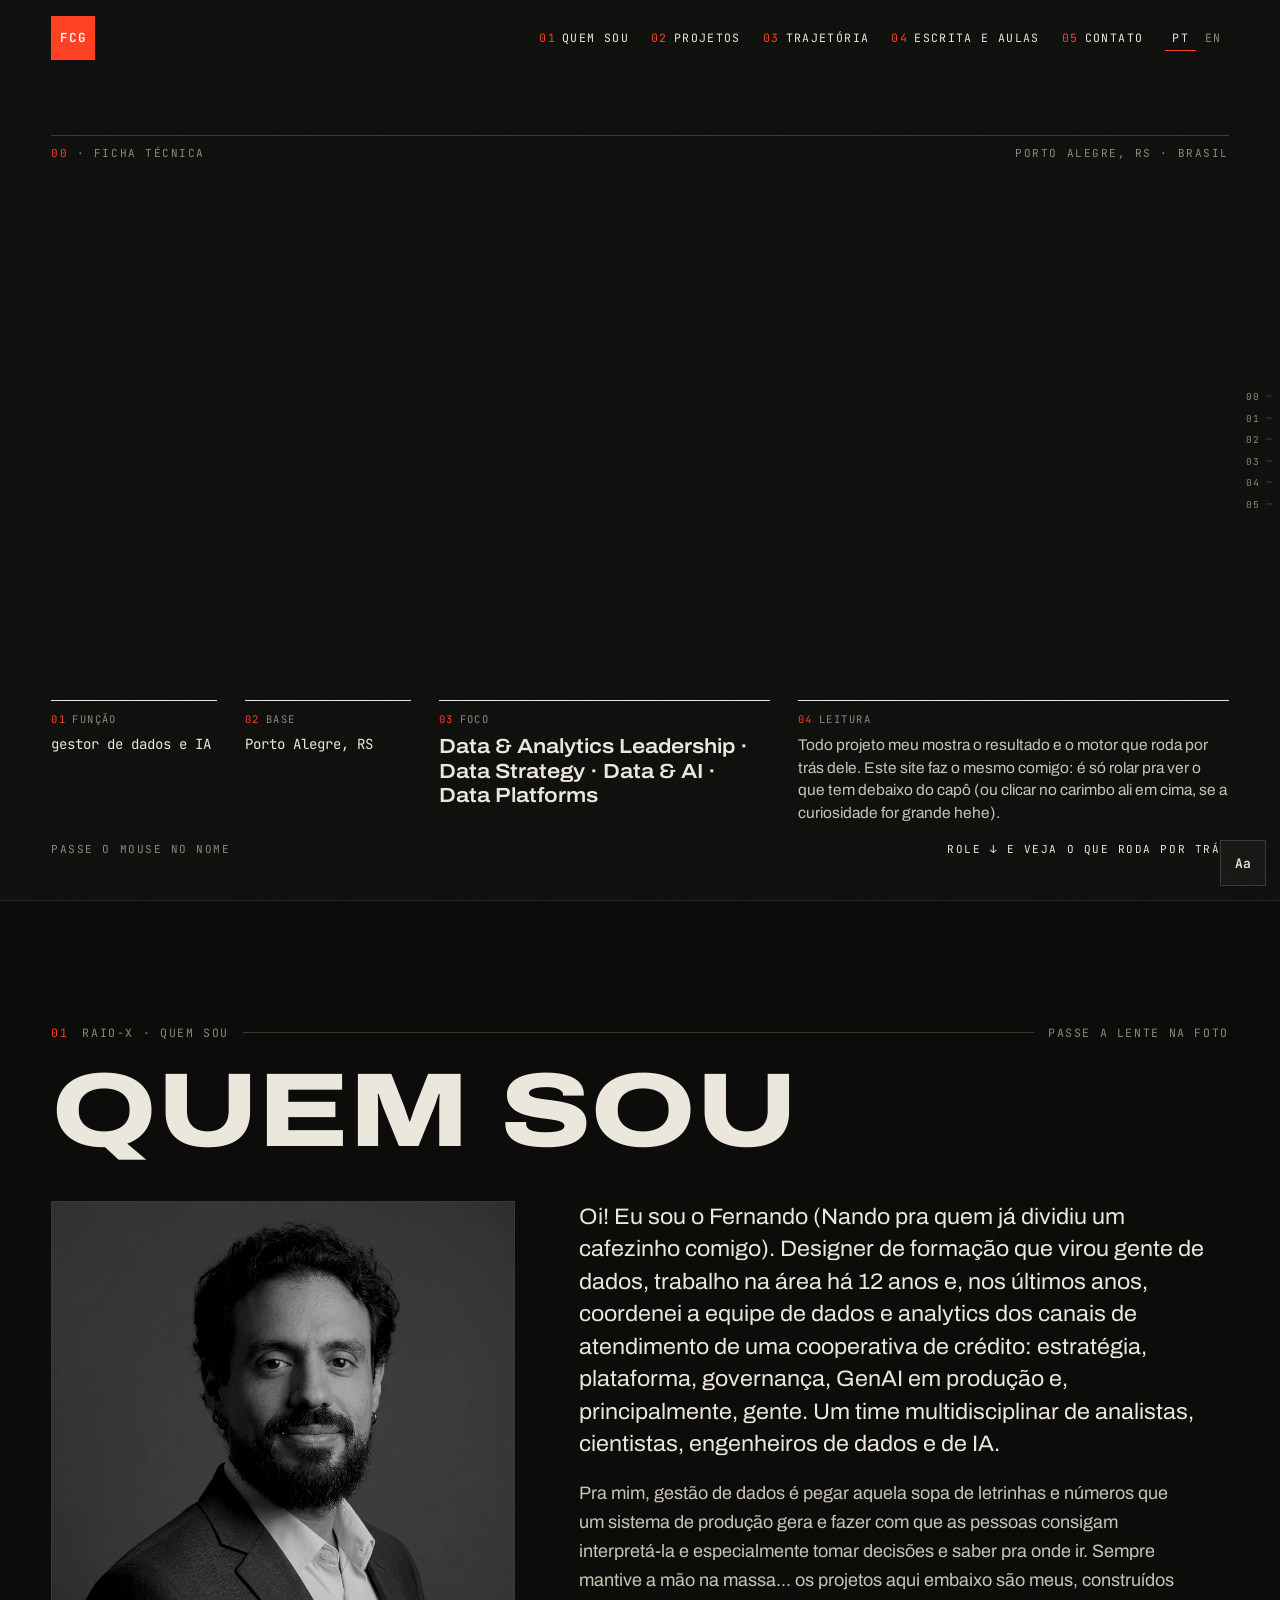
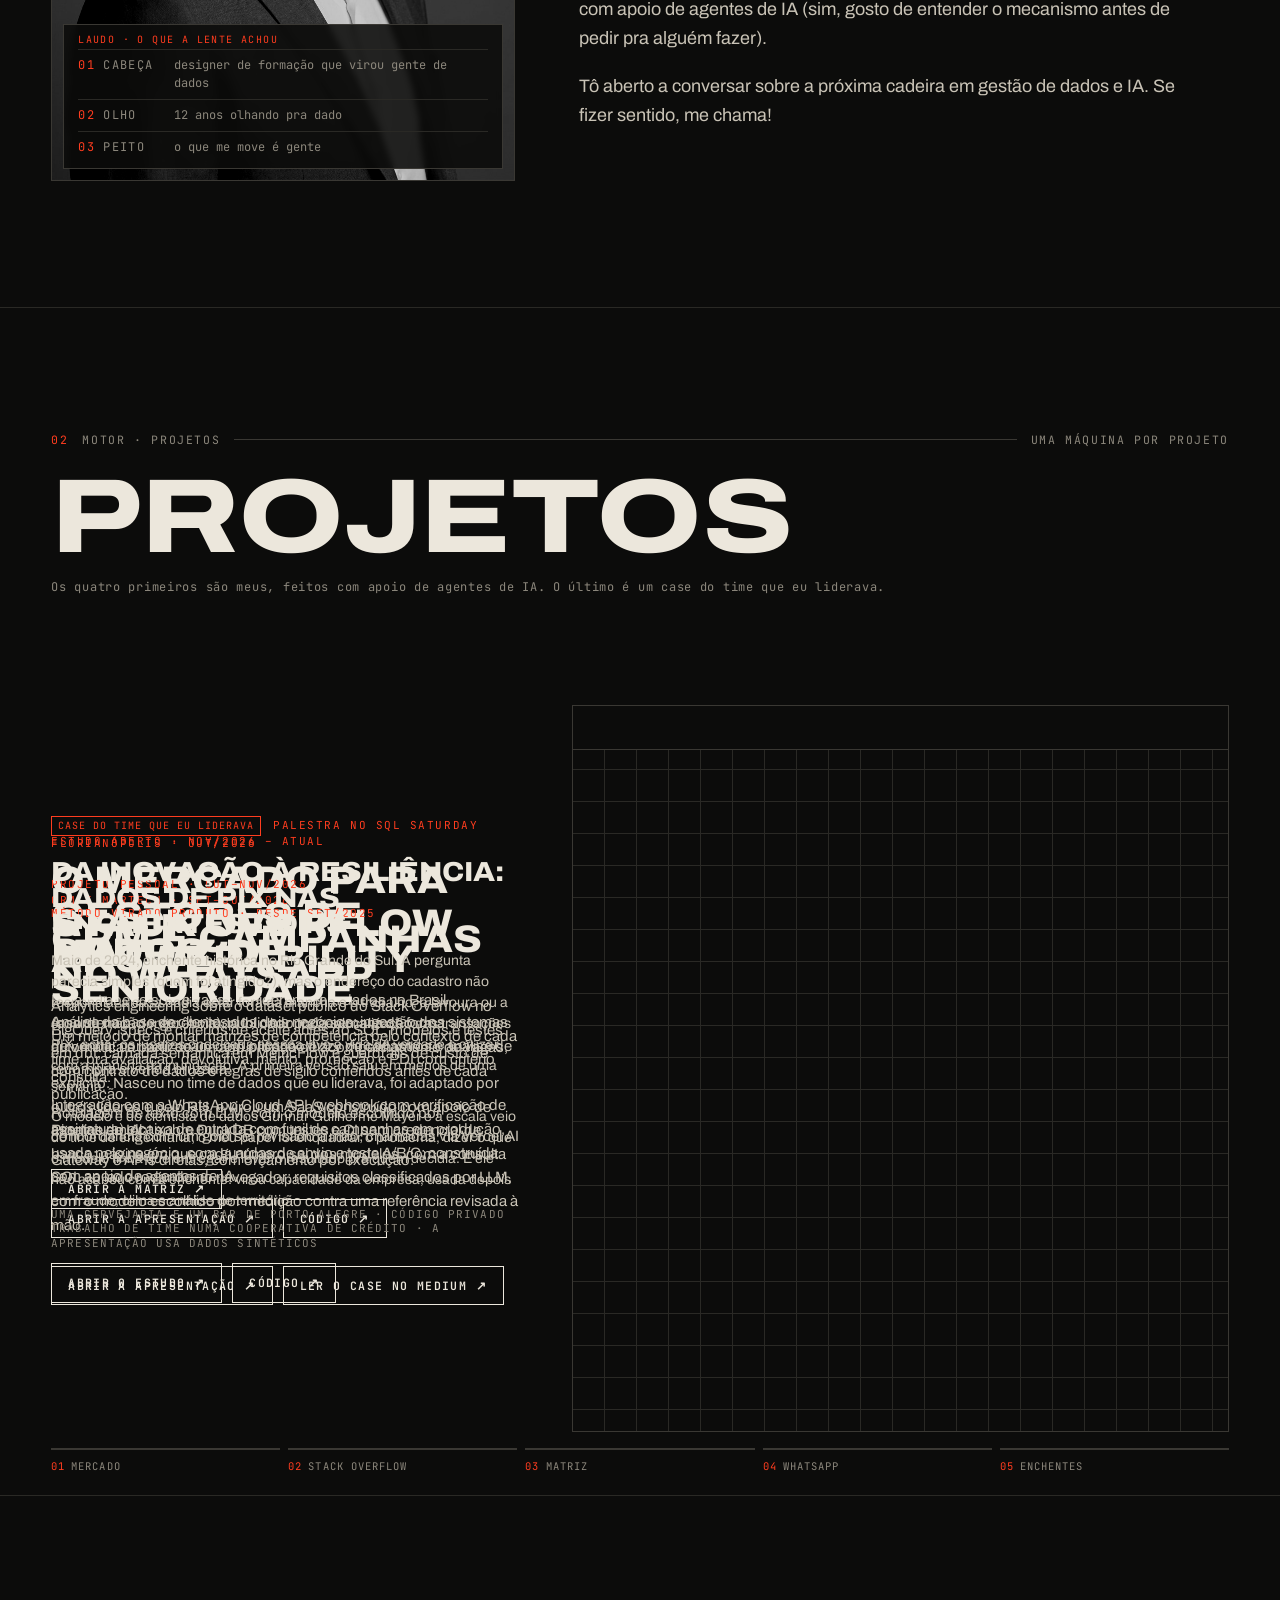
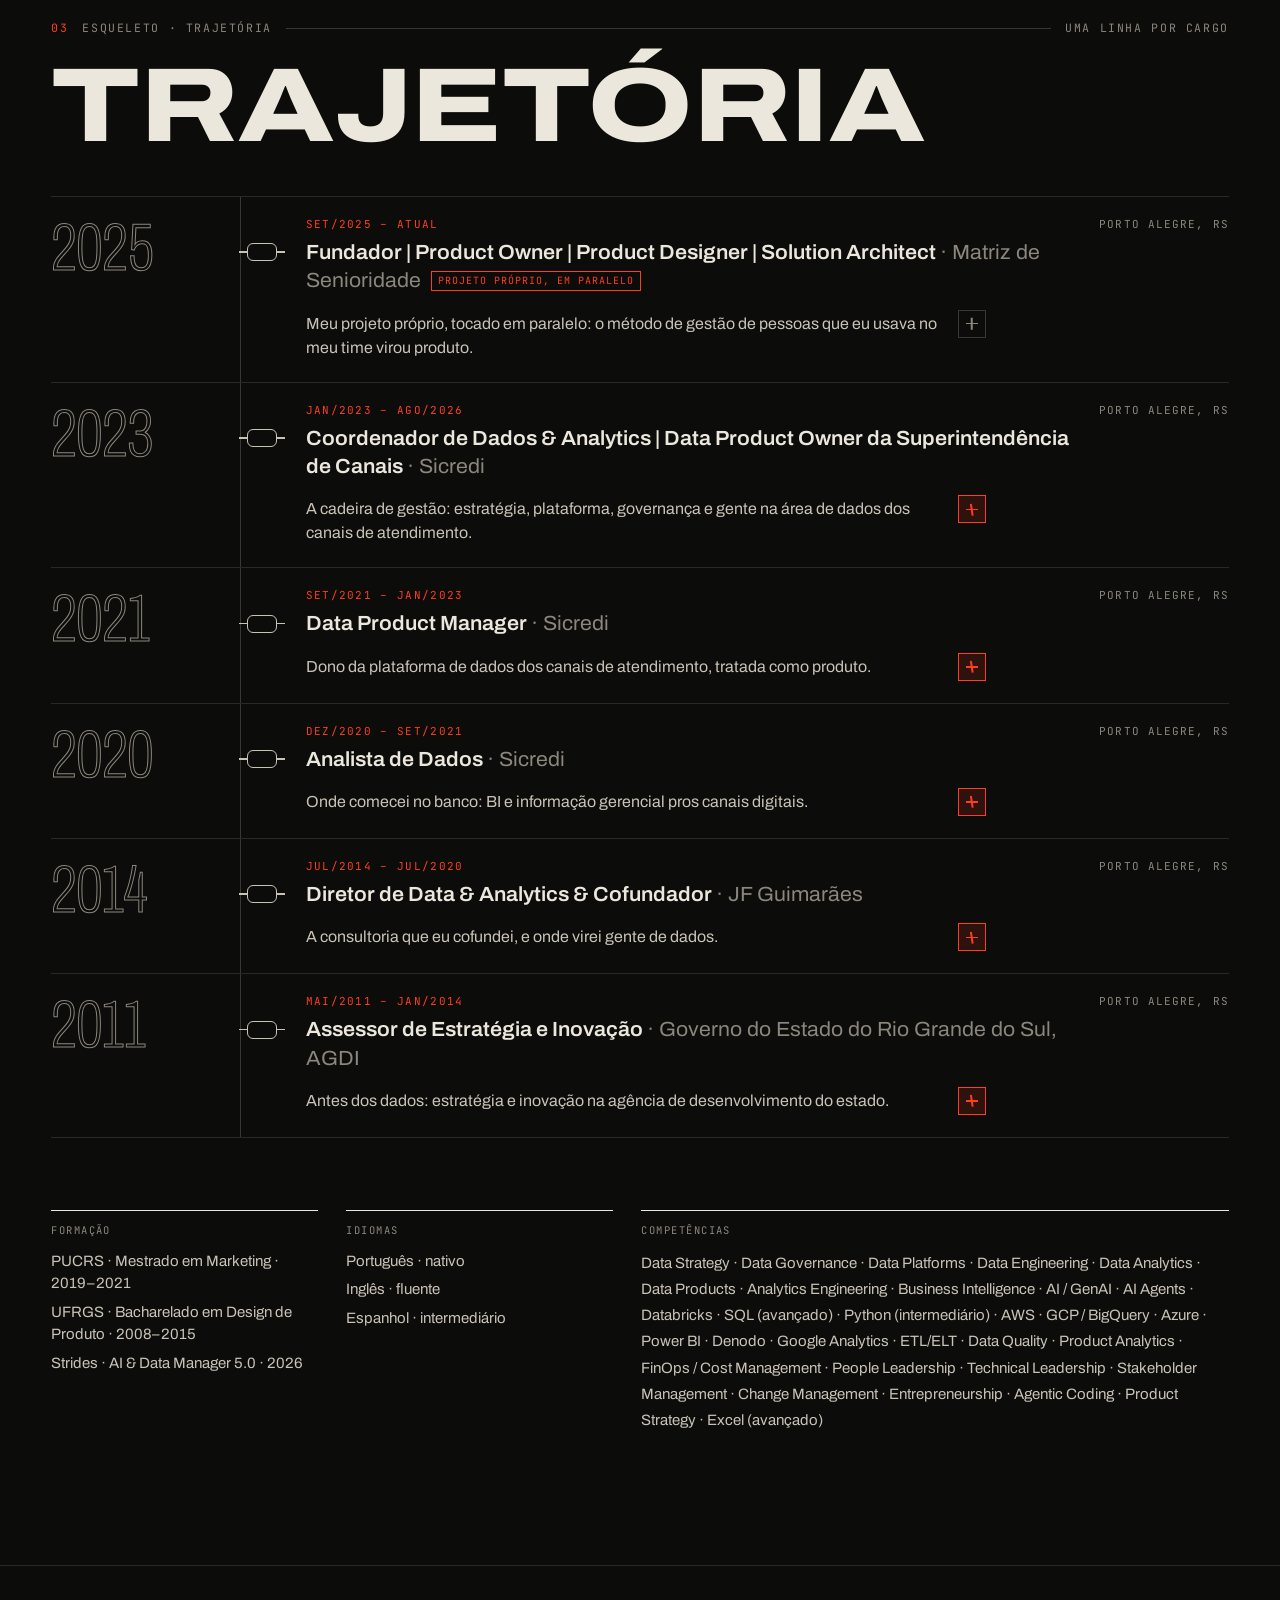
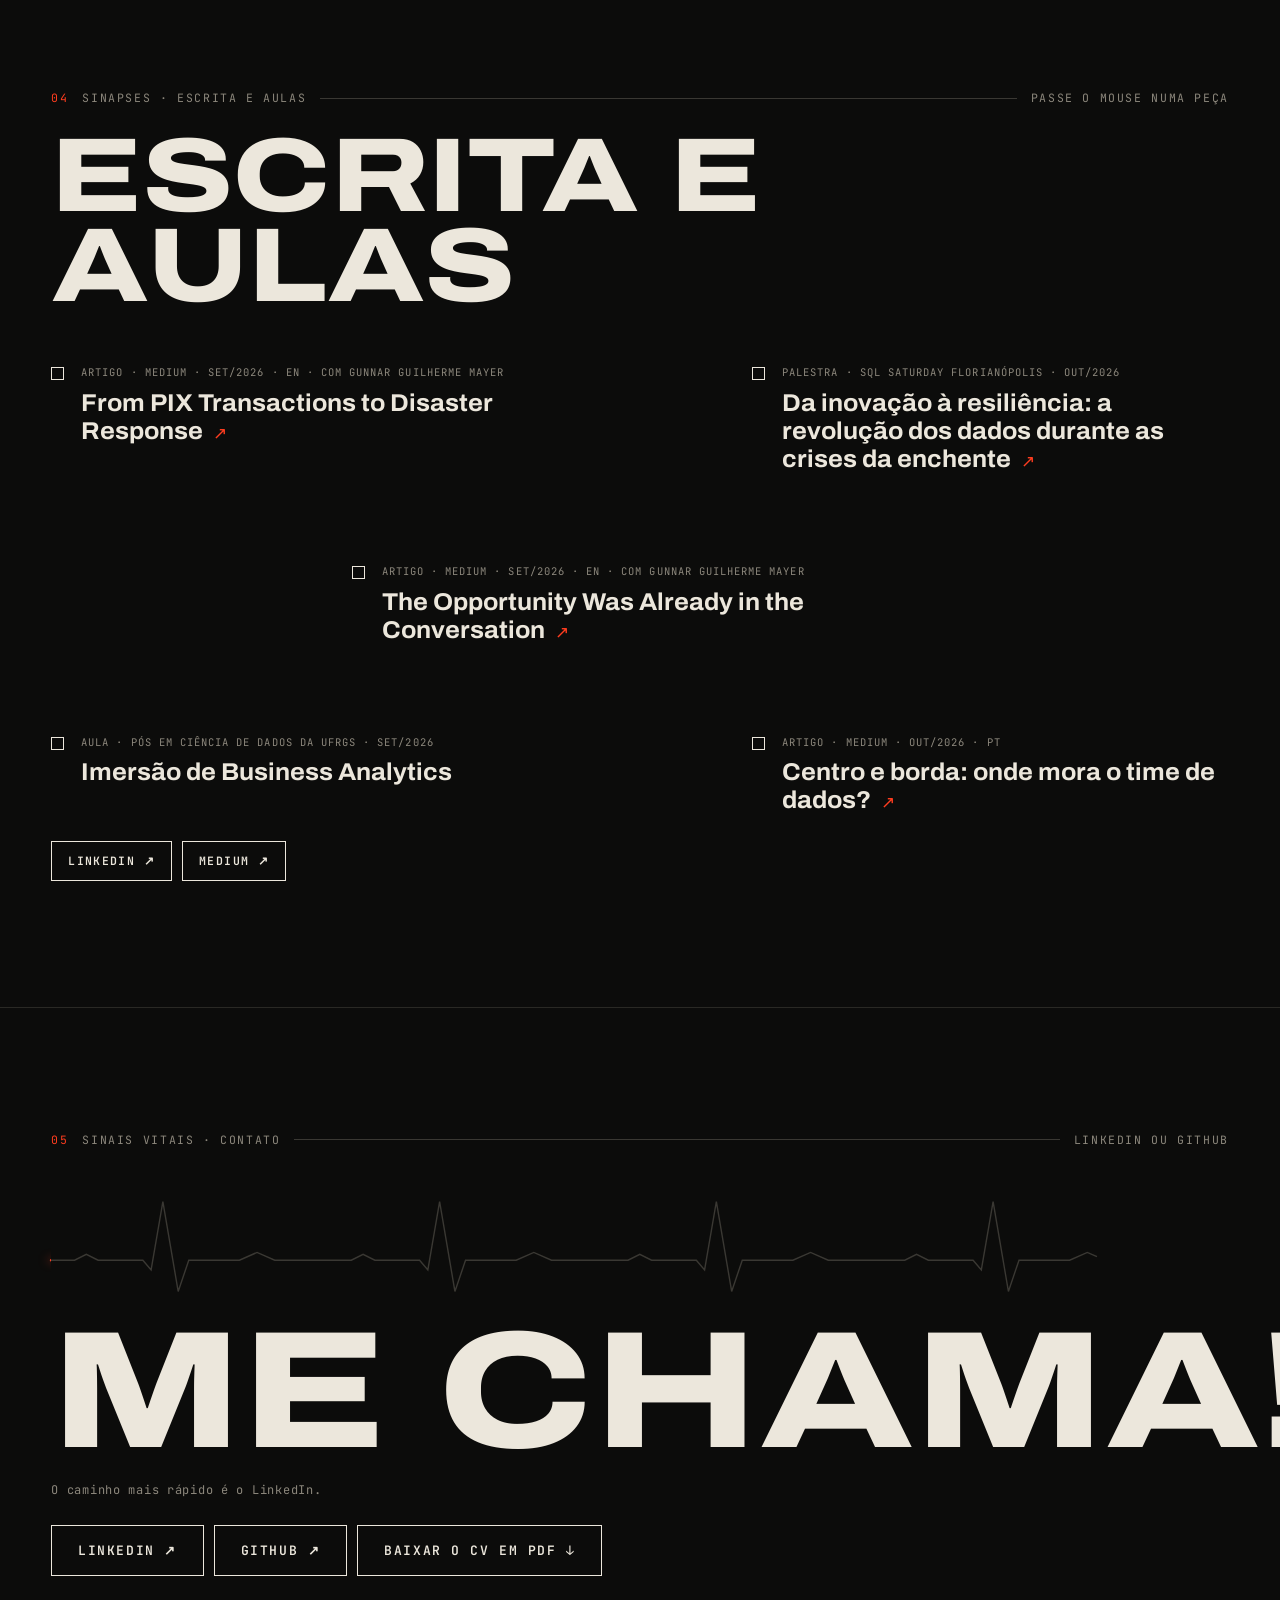
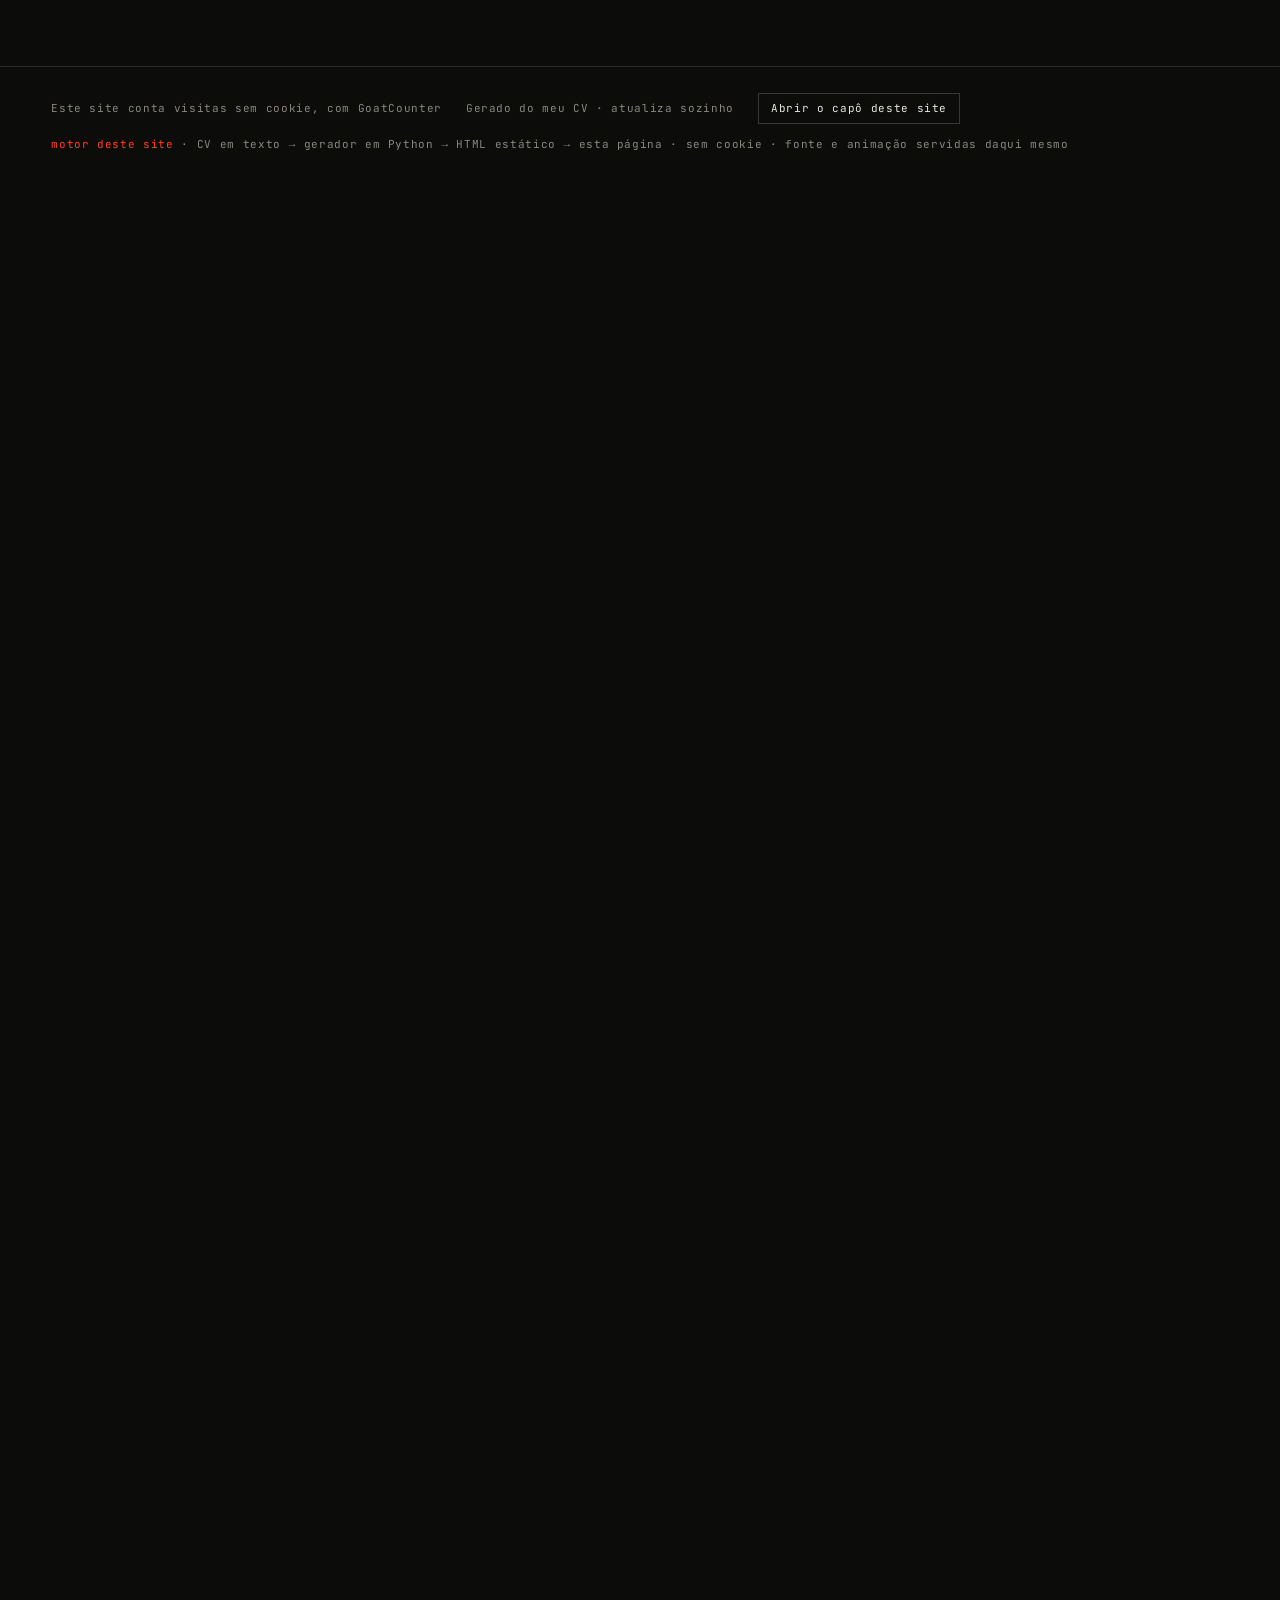
==== commit 401f3d61: "site: regerado a partir do CV e dos extras (c56b854)" ====
--- a/index.html
+++ b/index.html
@@ -6,7 +6,6 @@
 <meta property="og:type" content="website">
 <meta property="og:site_name" content="Fernando Carlini Guimarães">
 <meta property="og:locale" content="pt_BR">
-<meta property="og:url" content="https://fernandocarliniguimaraes.com/">
 <meta property="og:title" content="Fernando Carlini Guimarães · gestão de dados e IA">
 <meta property="og:description" content="Gestor de Dados e IA no Brasil. Cada projeto aqui mostra o resultado e o motor que roda por trás (o site também, é só rolar).">
 <meta property="og:image" content="https://fernandocarliniguimaraes.com/assets/og-pt-2.png">
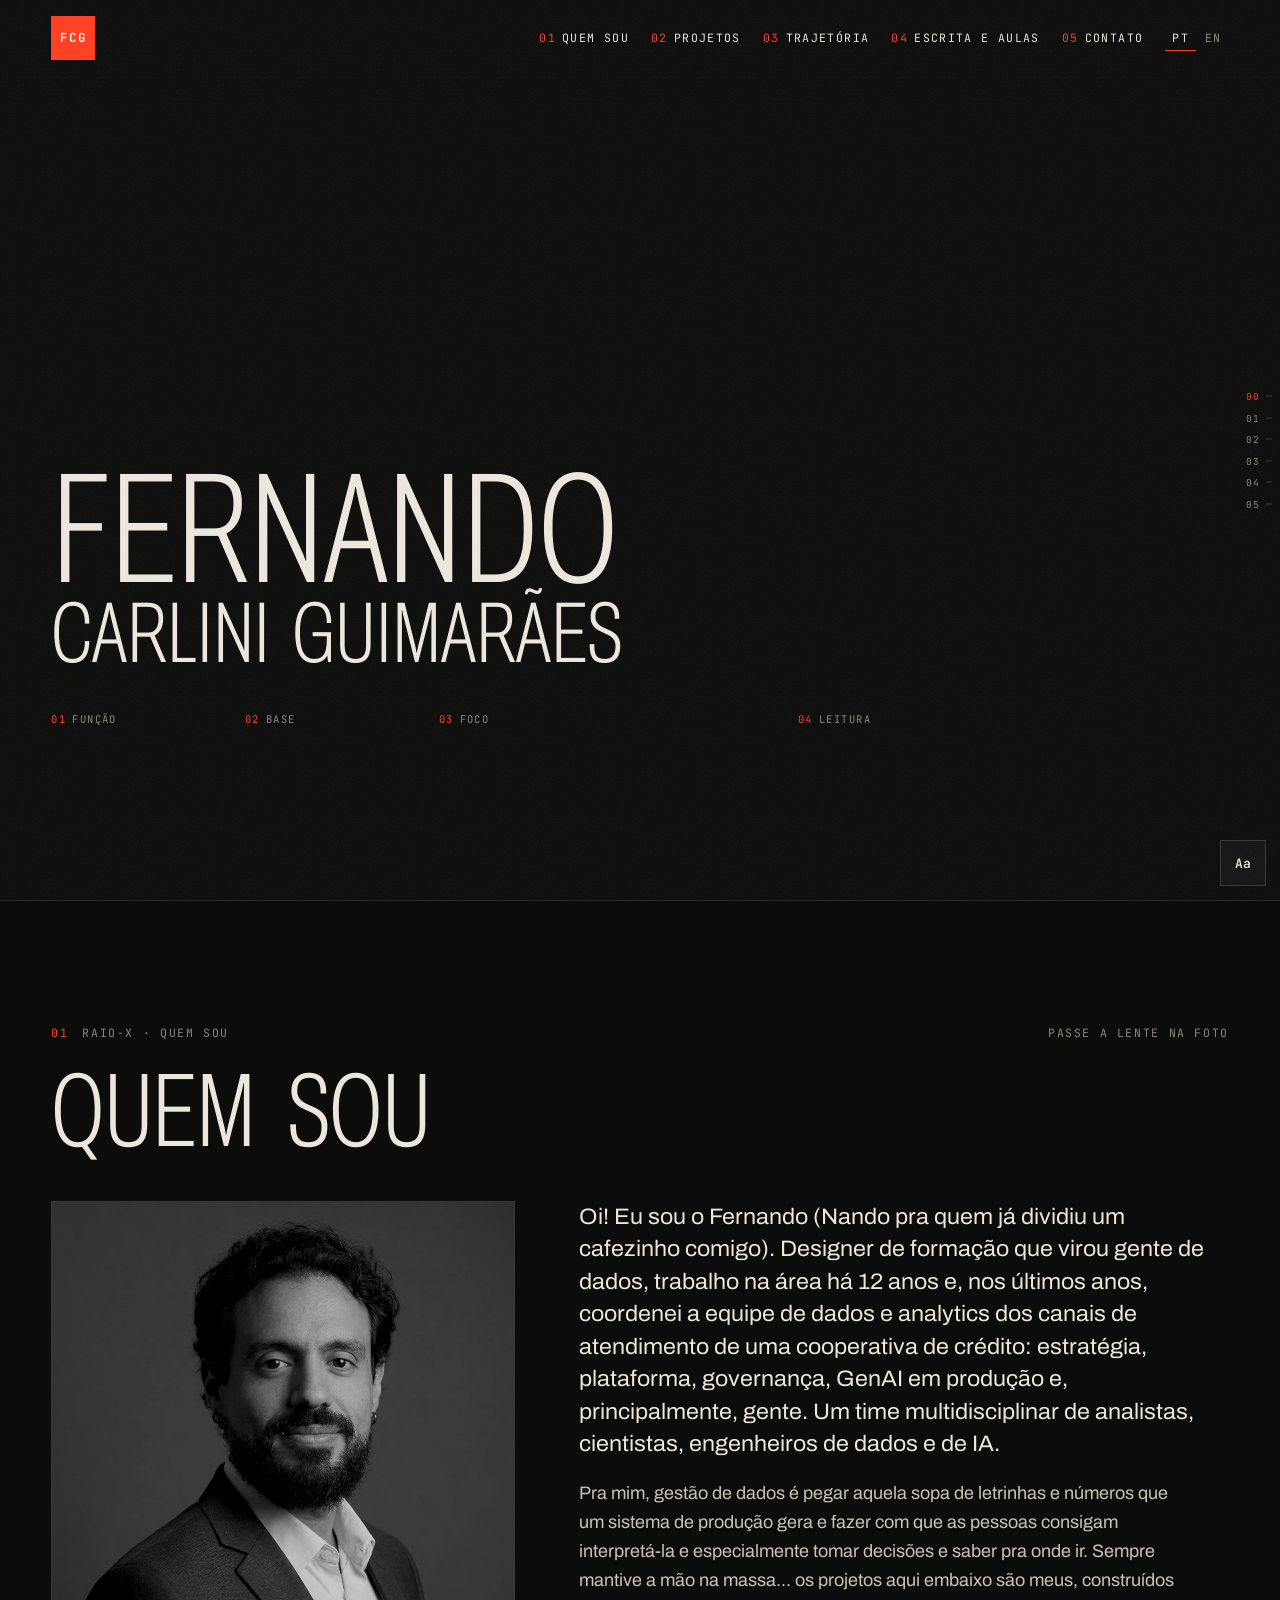
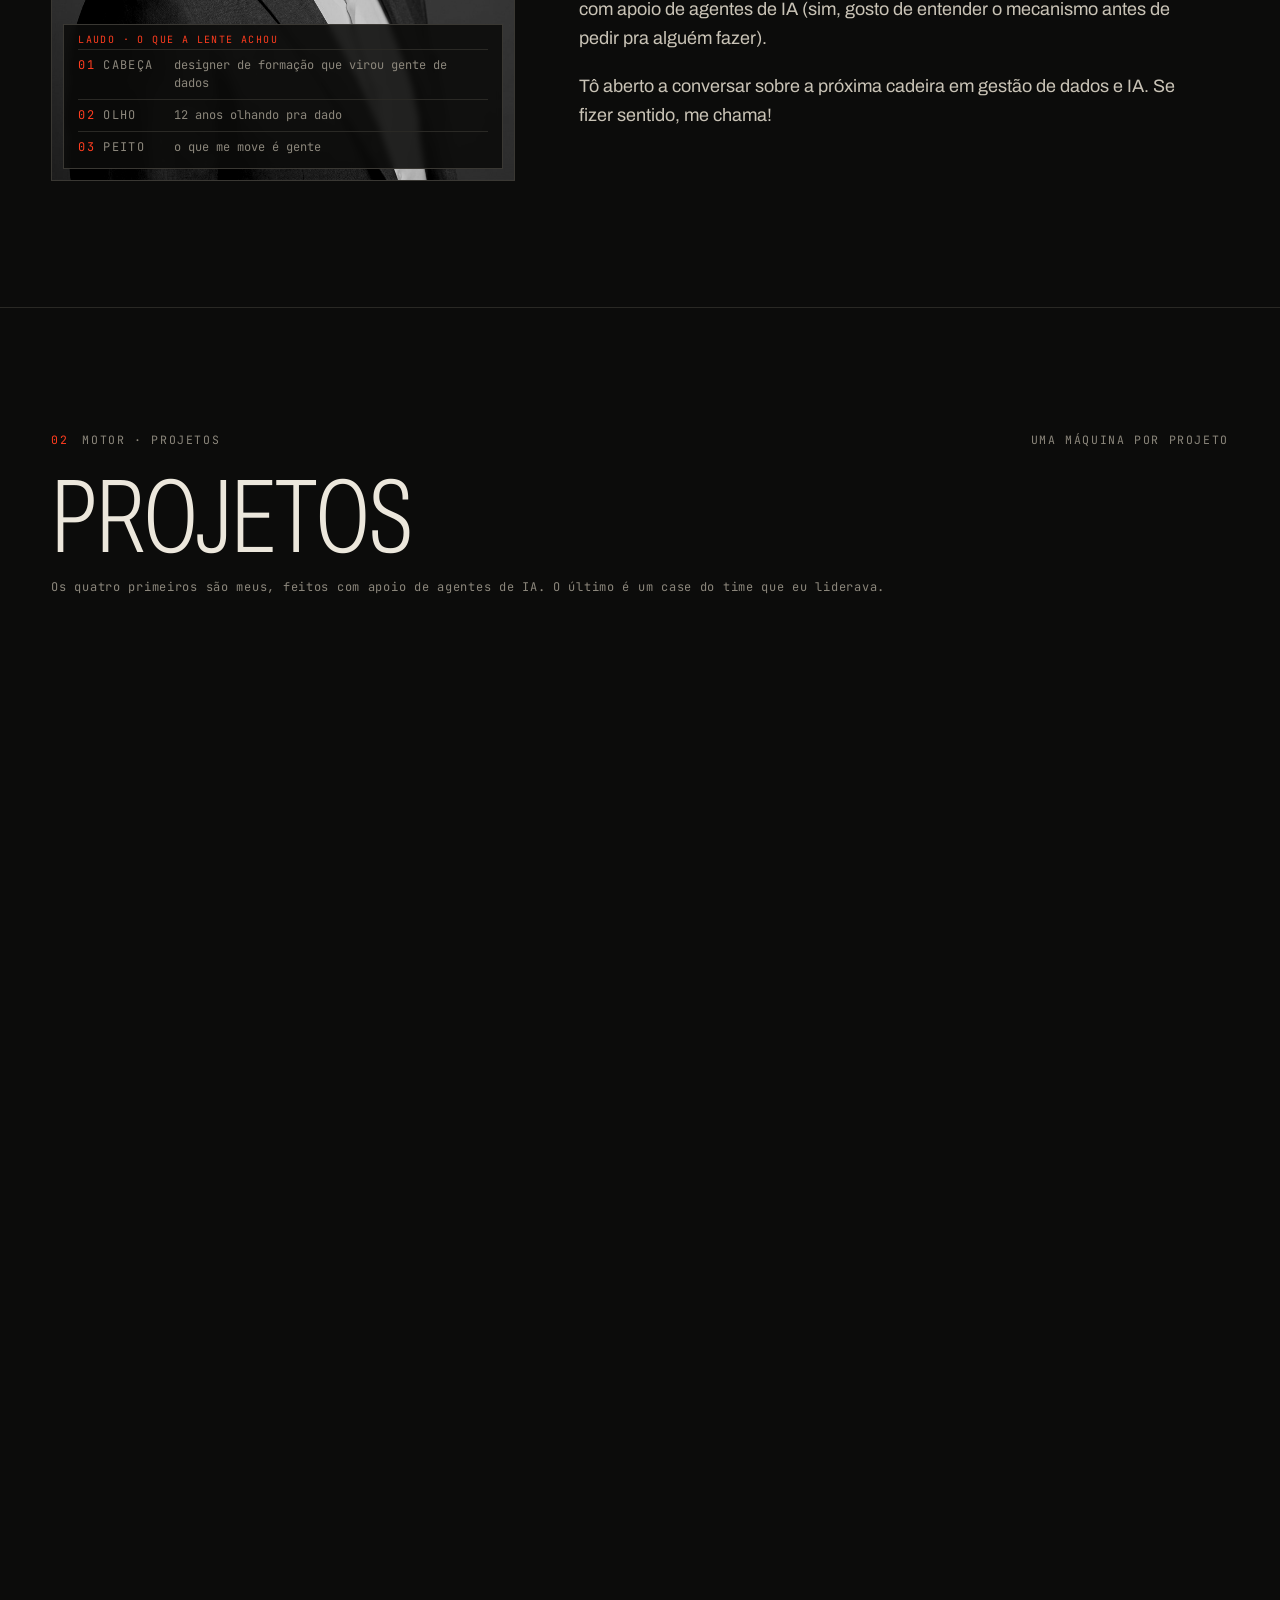
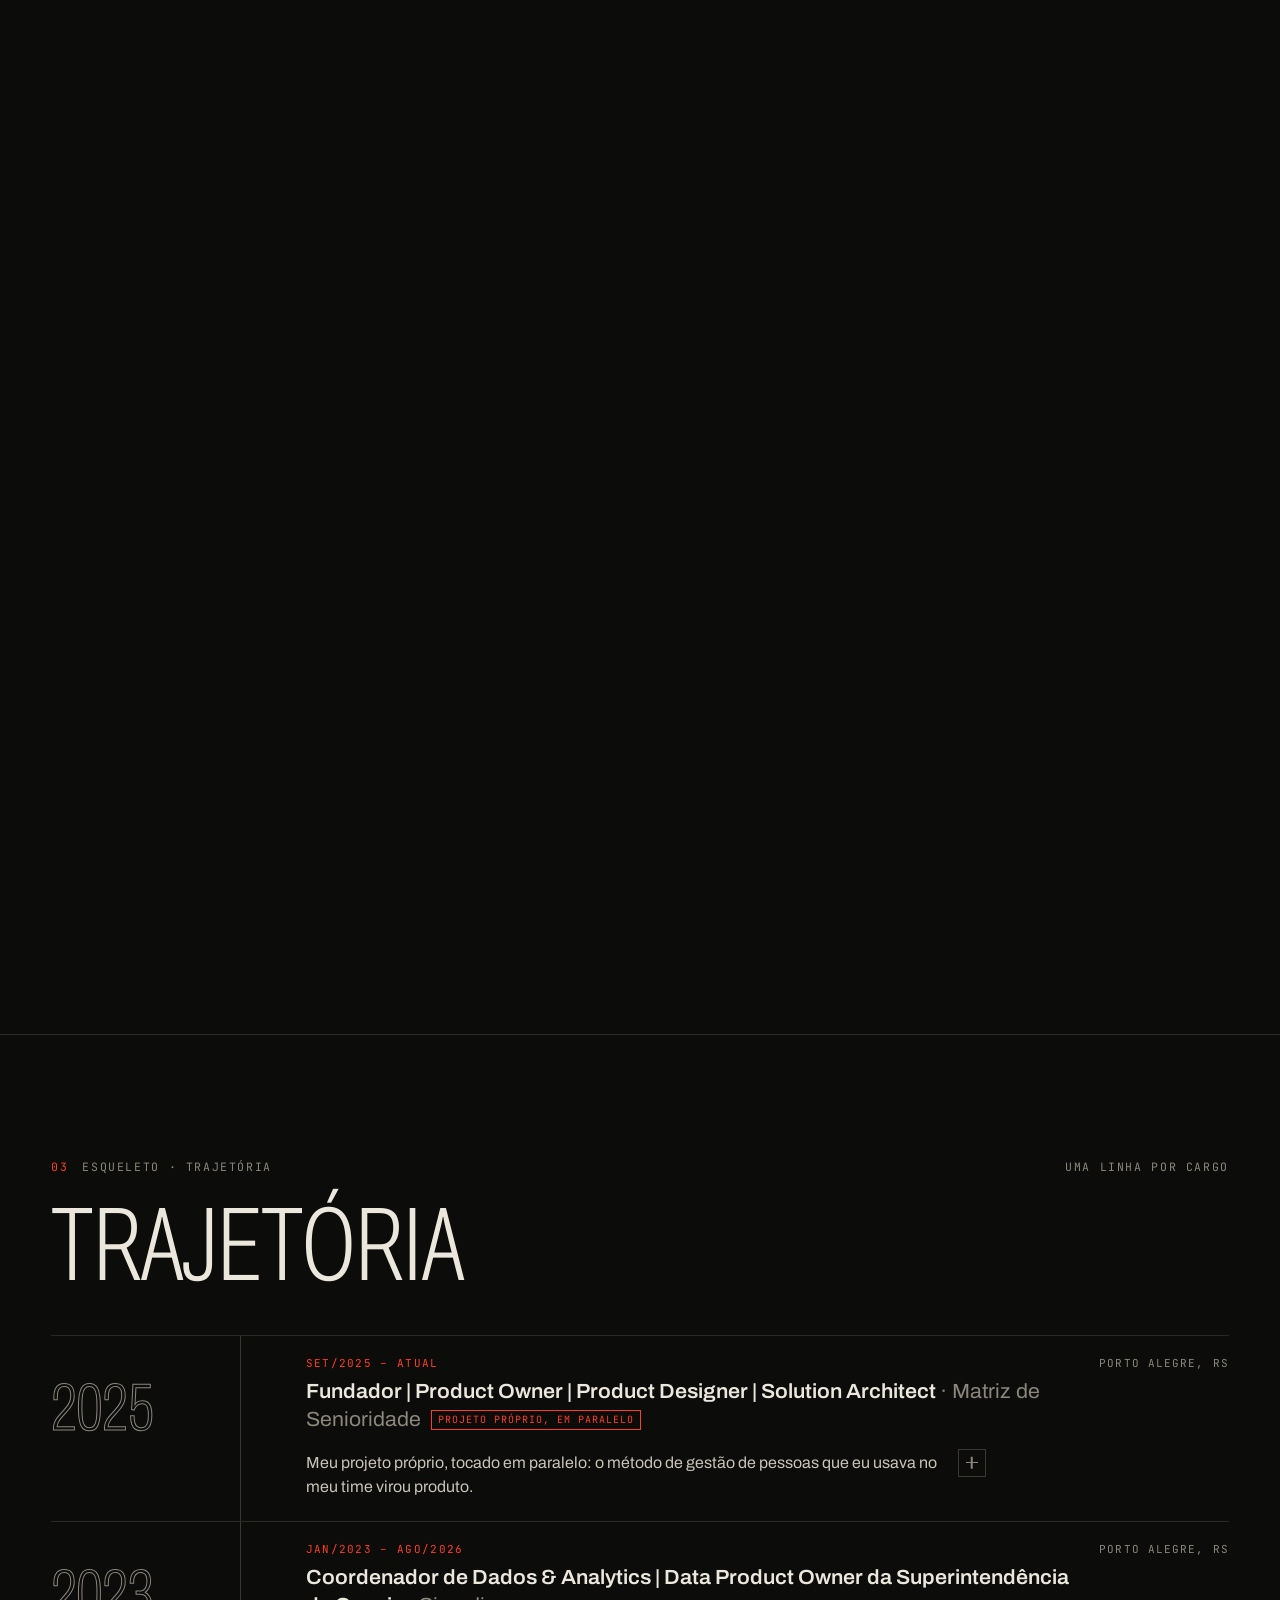
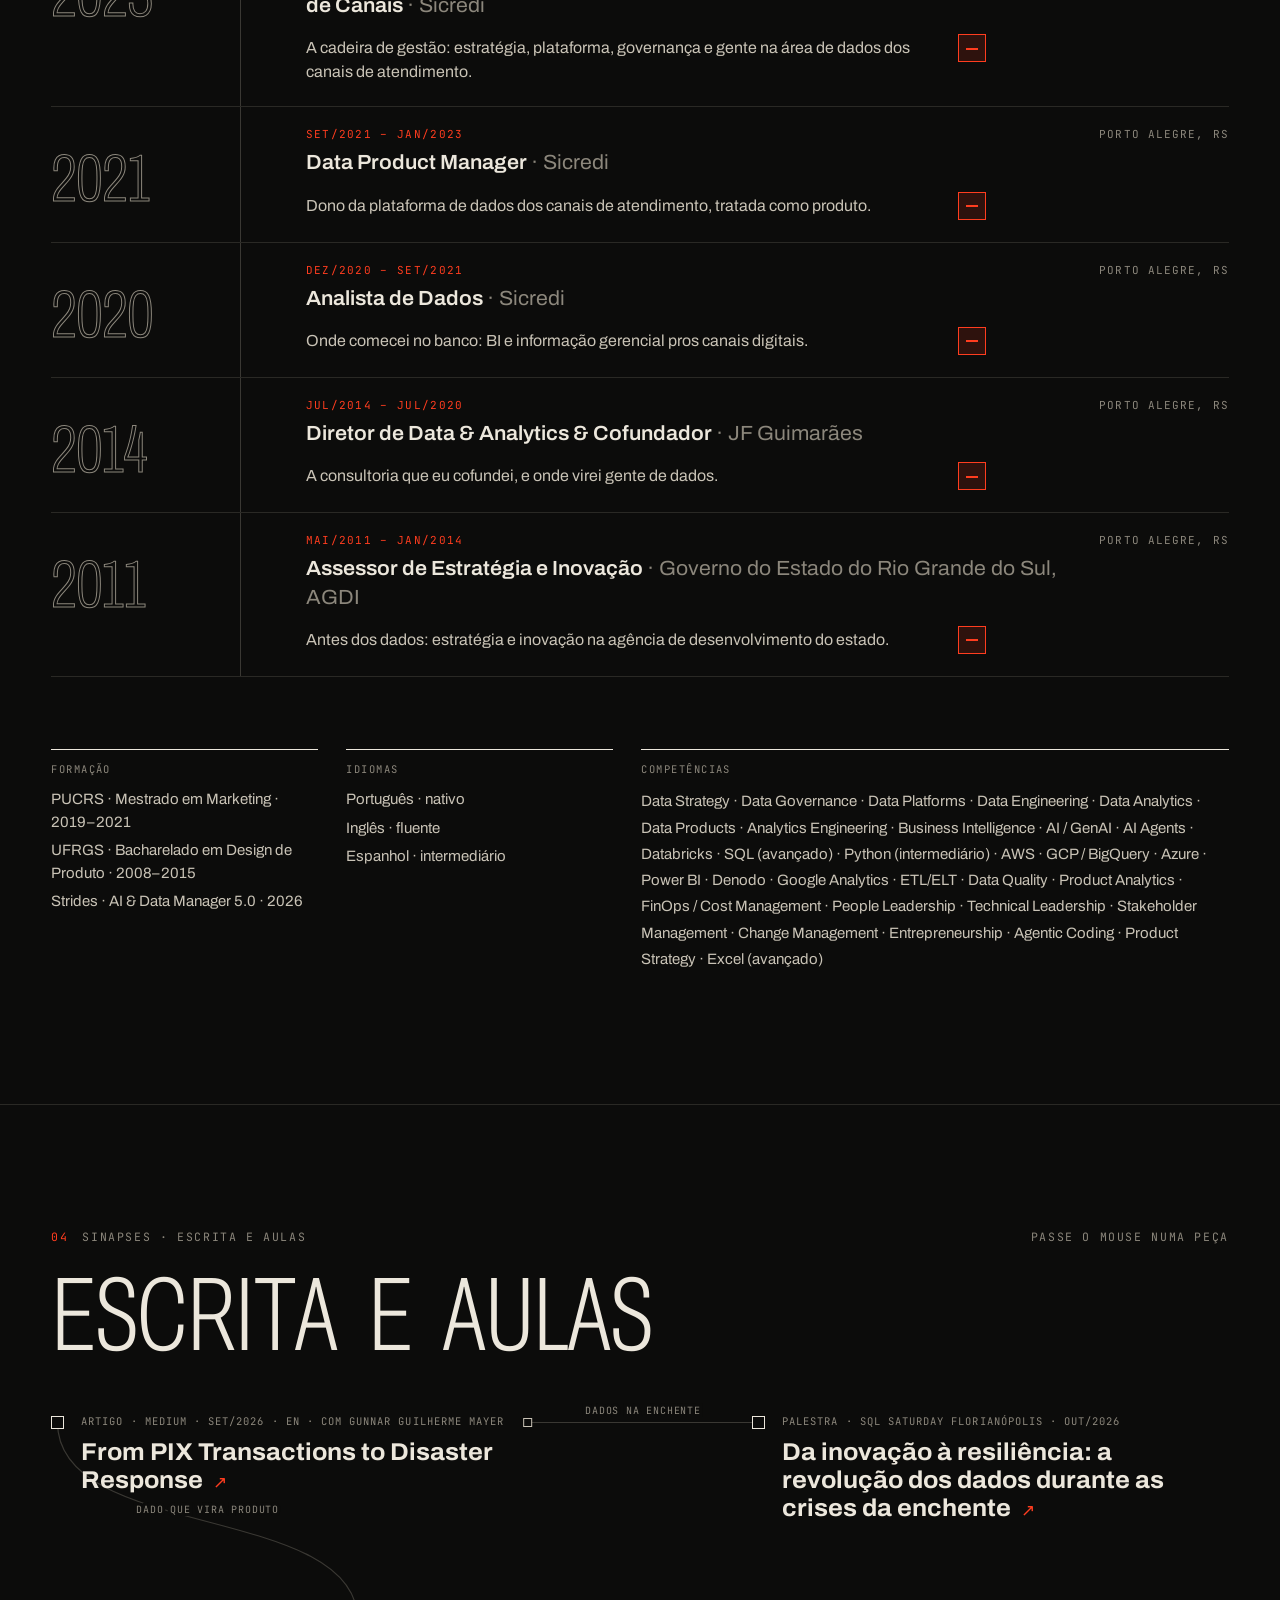
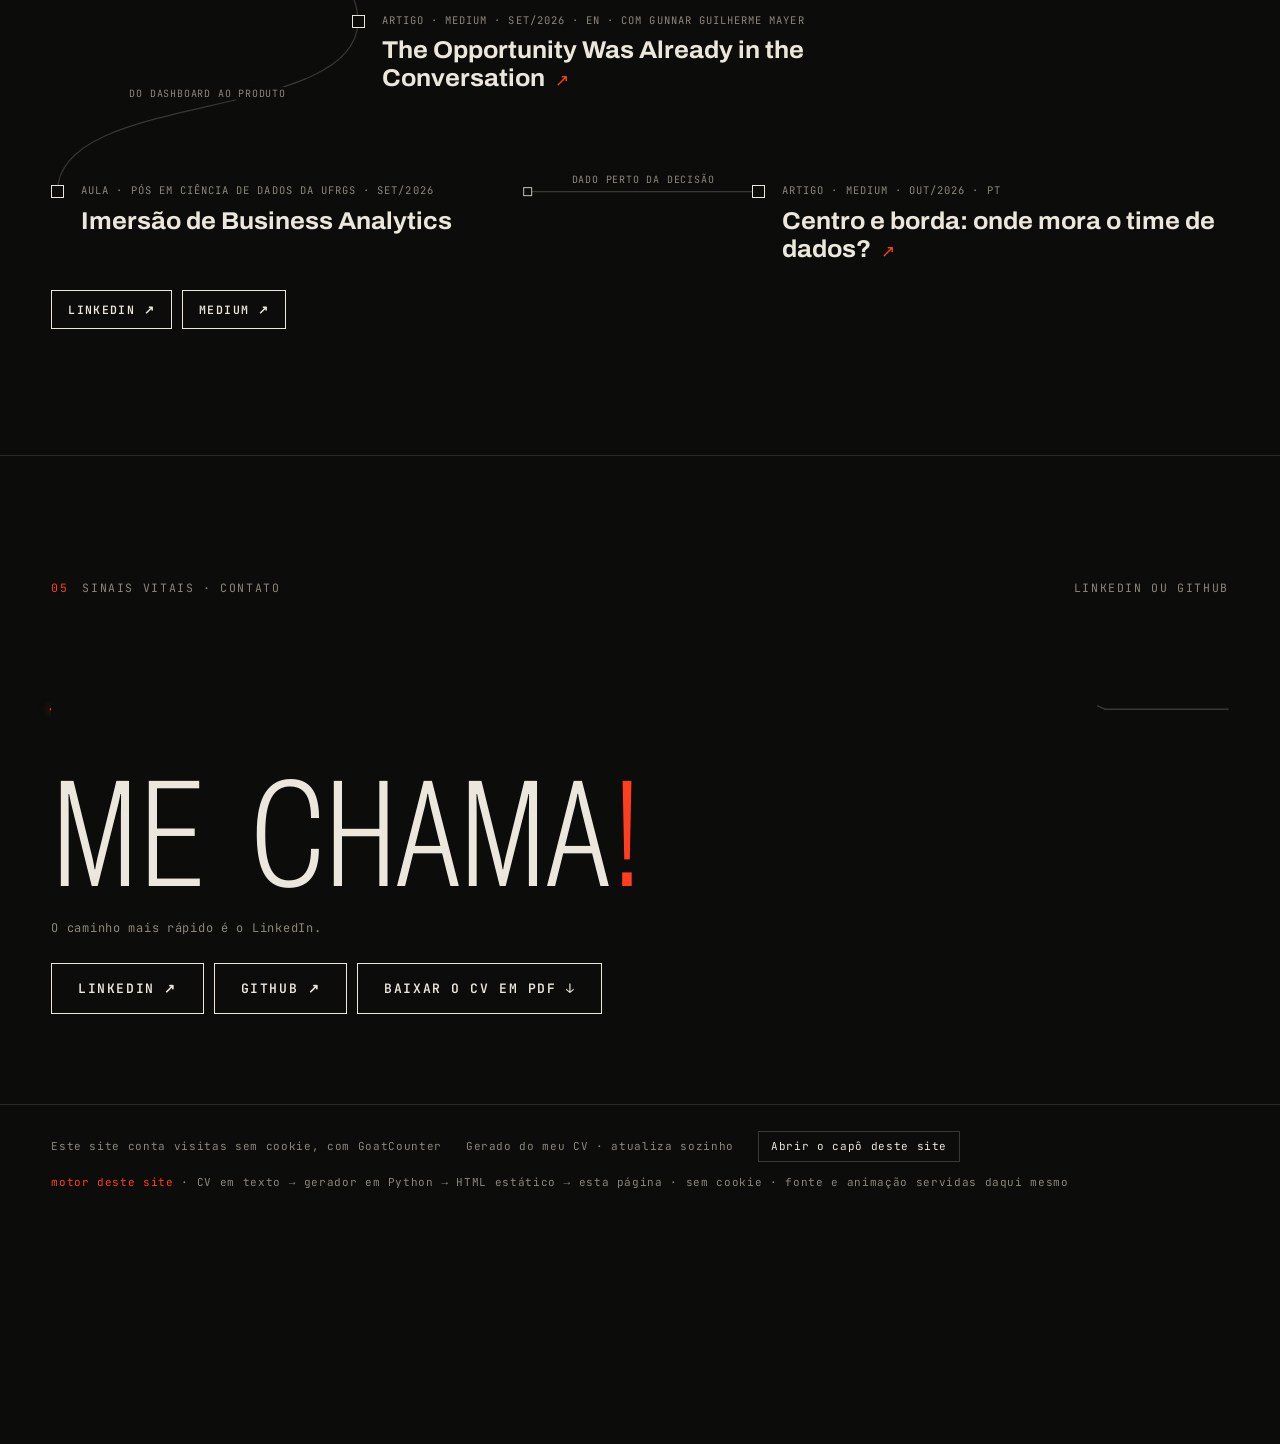
==== commit 7867ff63: "site: regerado a partir do CV e dos extras (eda6751)" ====
--- a/index.html
+++ b/index.html
@@ -16,7 +16,7 @@
 <link rel="preload" href="assets/fonts/archivo.woff2" as="font" type="font/woff2" crossorigin>
 <link rel="stylesheet" href="assets/site.css">
 <script>try{var t=localStorage.getItem("ts");if(/^[123]$/.test(t))document.documentElement.dataset.ts=t}catch(e){}</script>
-<script>window.goatcounter={path:function(p){return location.host+p}}</script>
+<script>window.goatcounter={path:function(p){return location.host+p.split("?")[0]}}</script>
 <script data-goatcounter="https://nandodsg.goatcounter.com/count" async src="//gc.zgo.at/count.js"></script>
 </head>
 <body>
